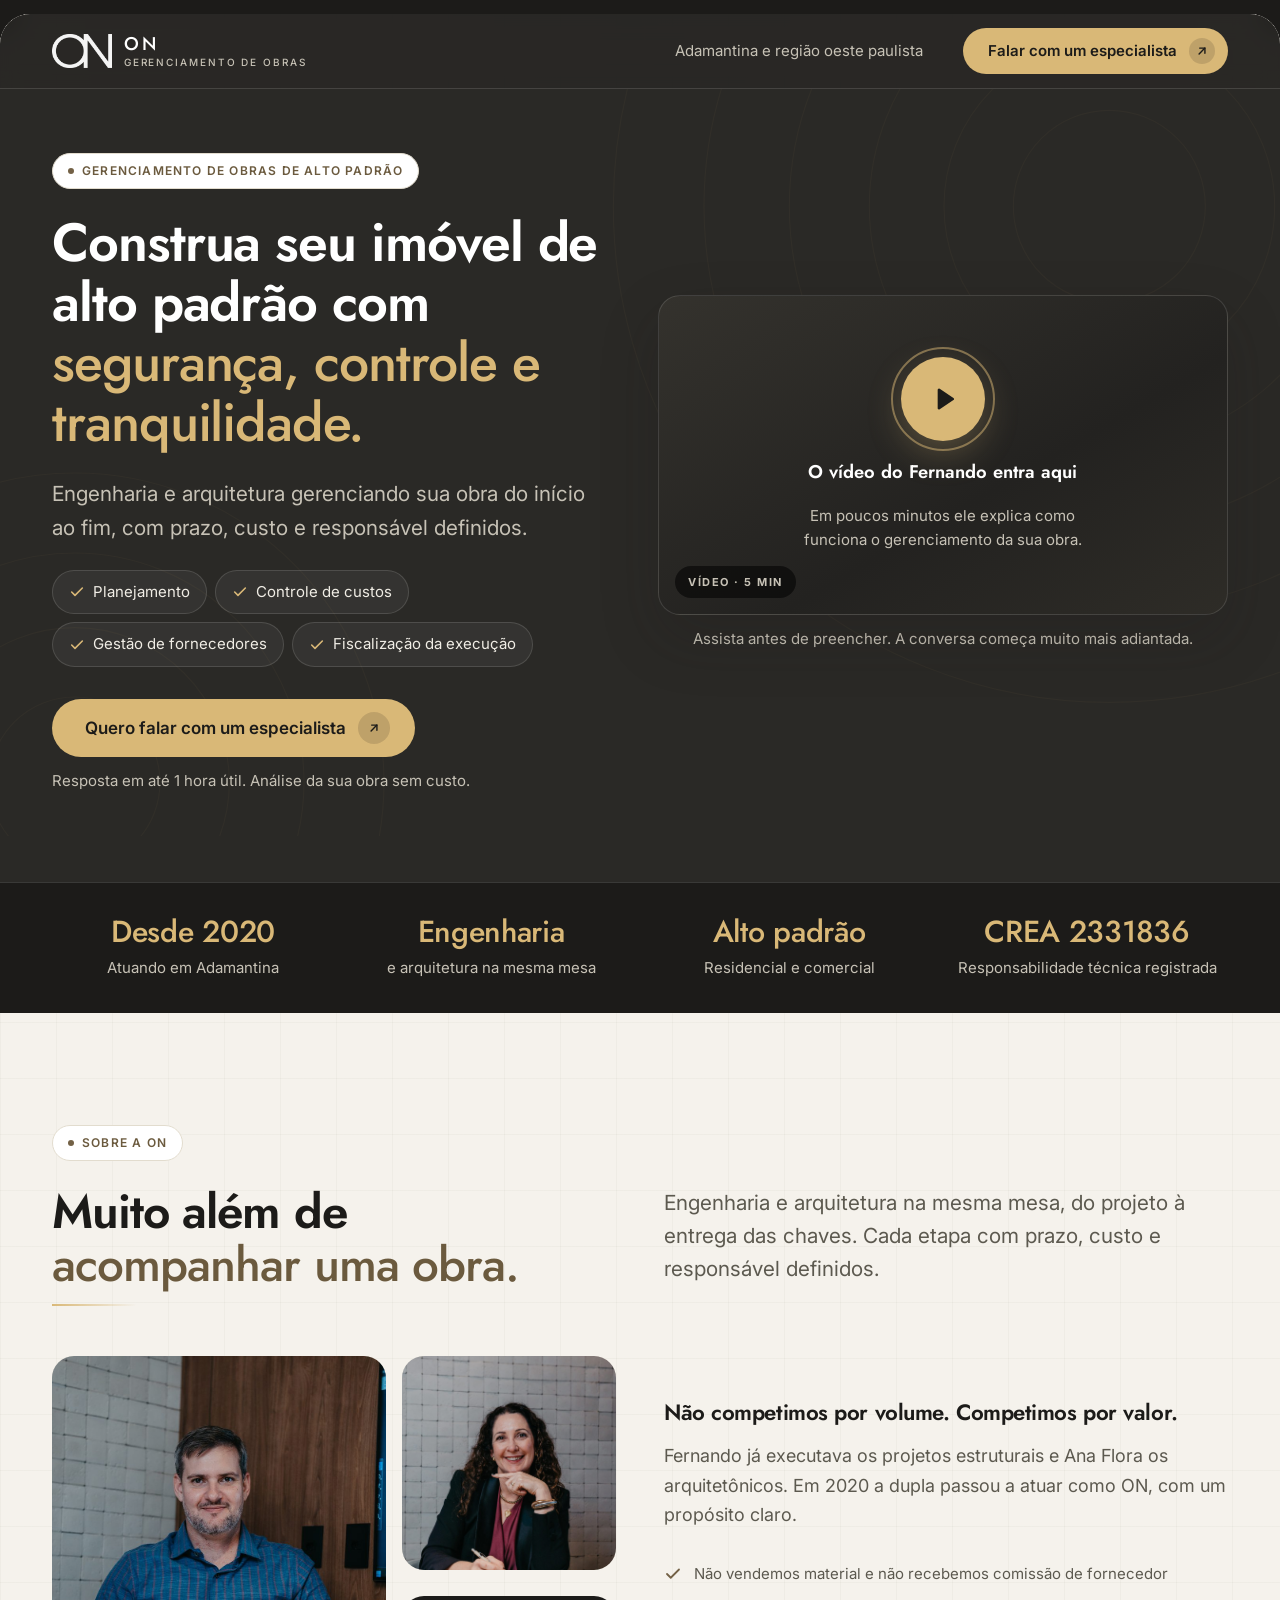
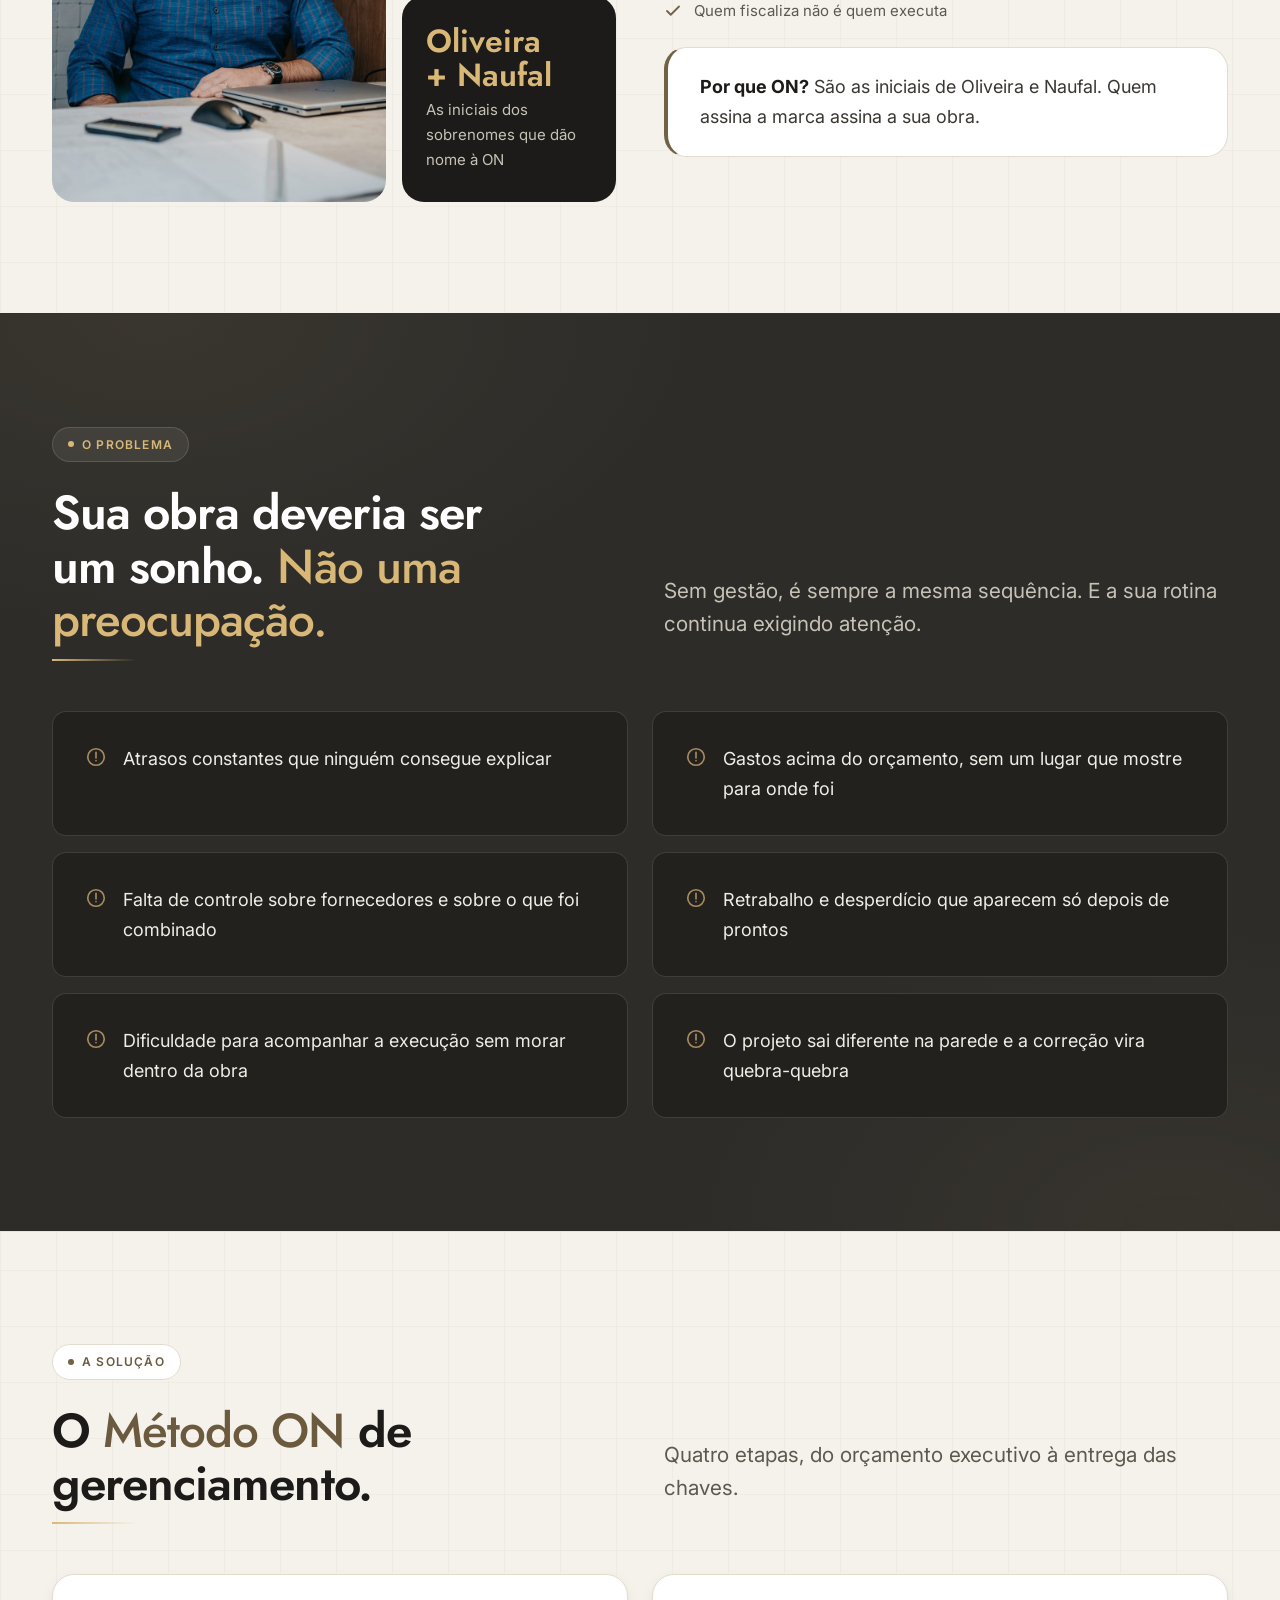
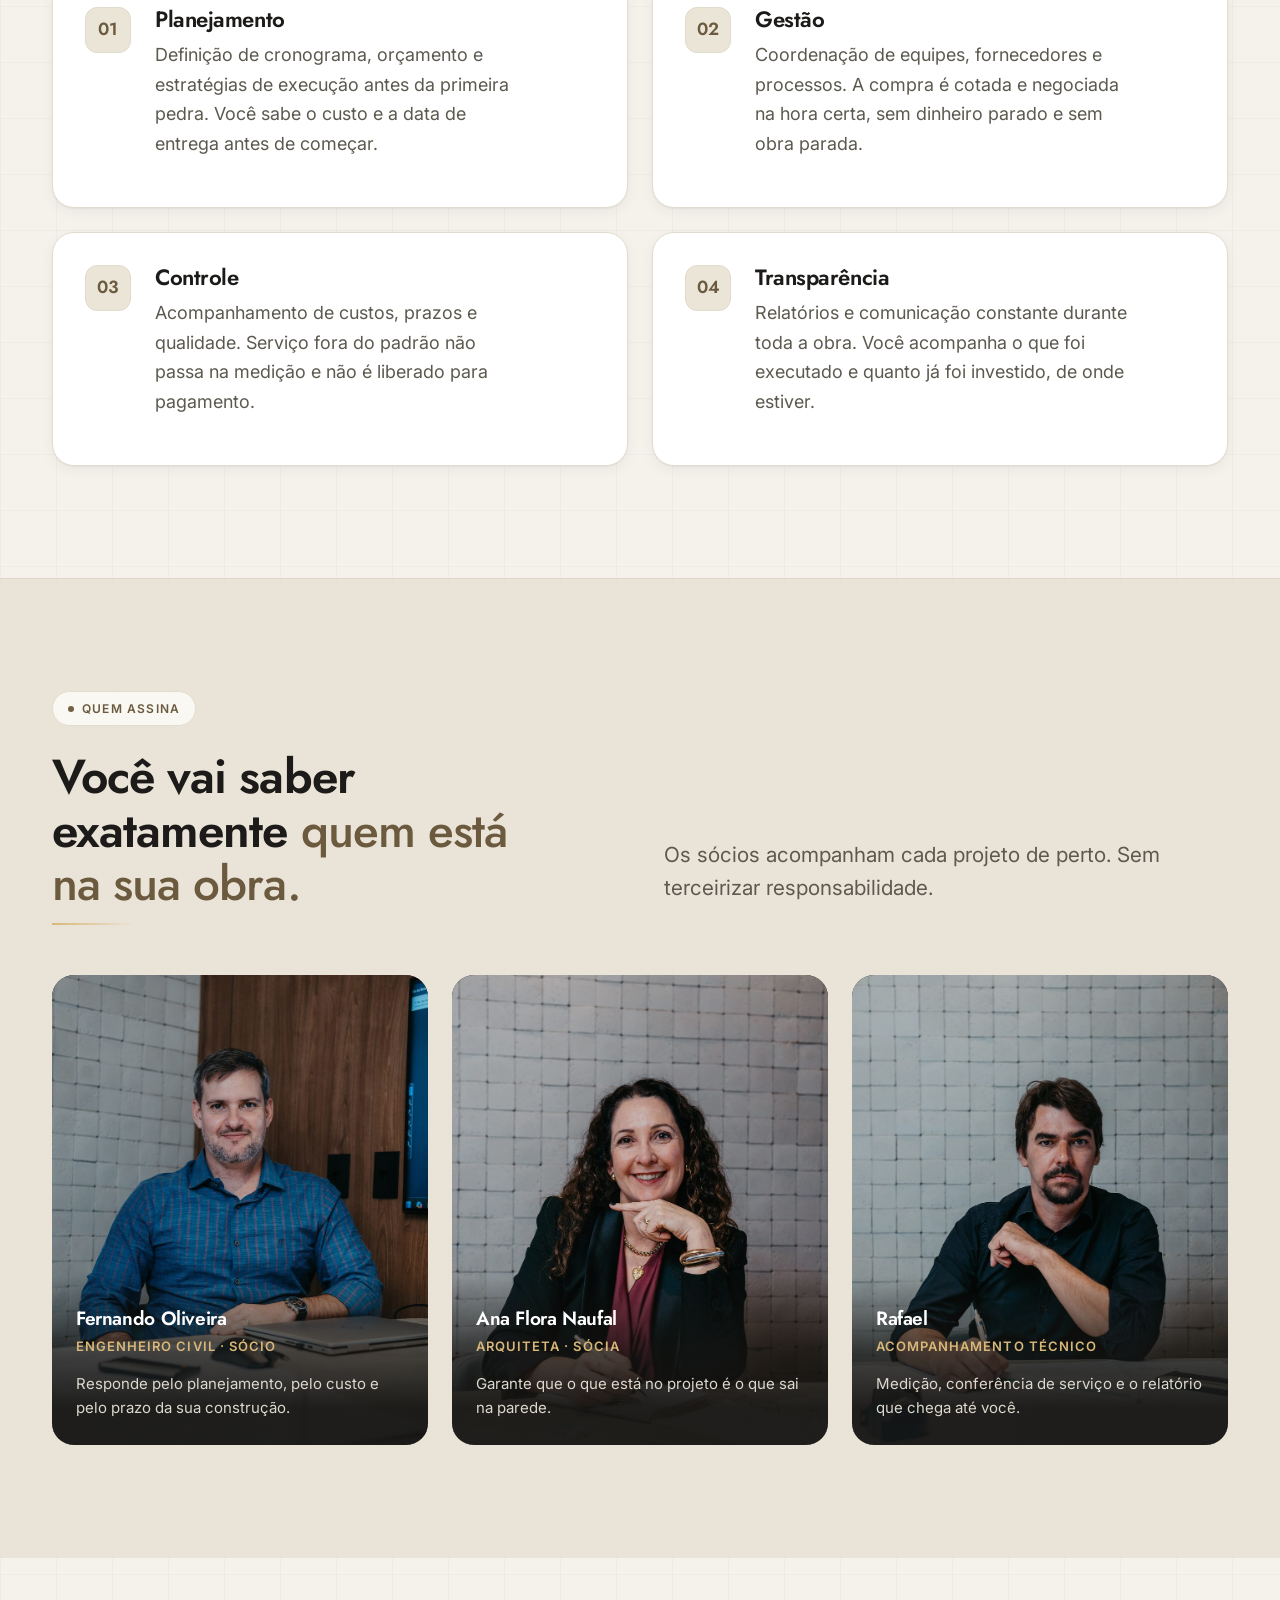
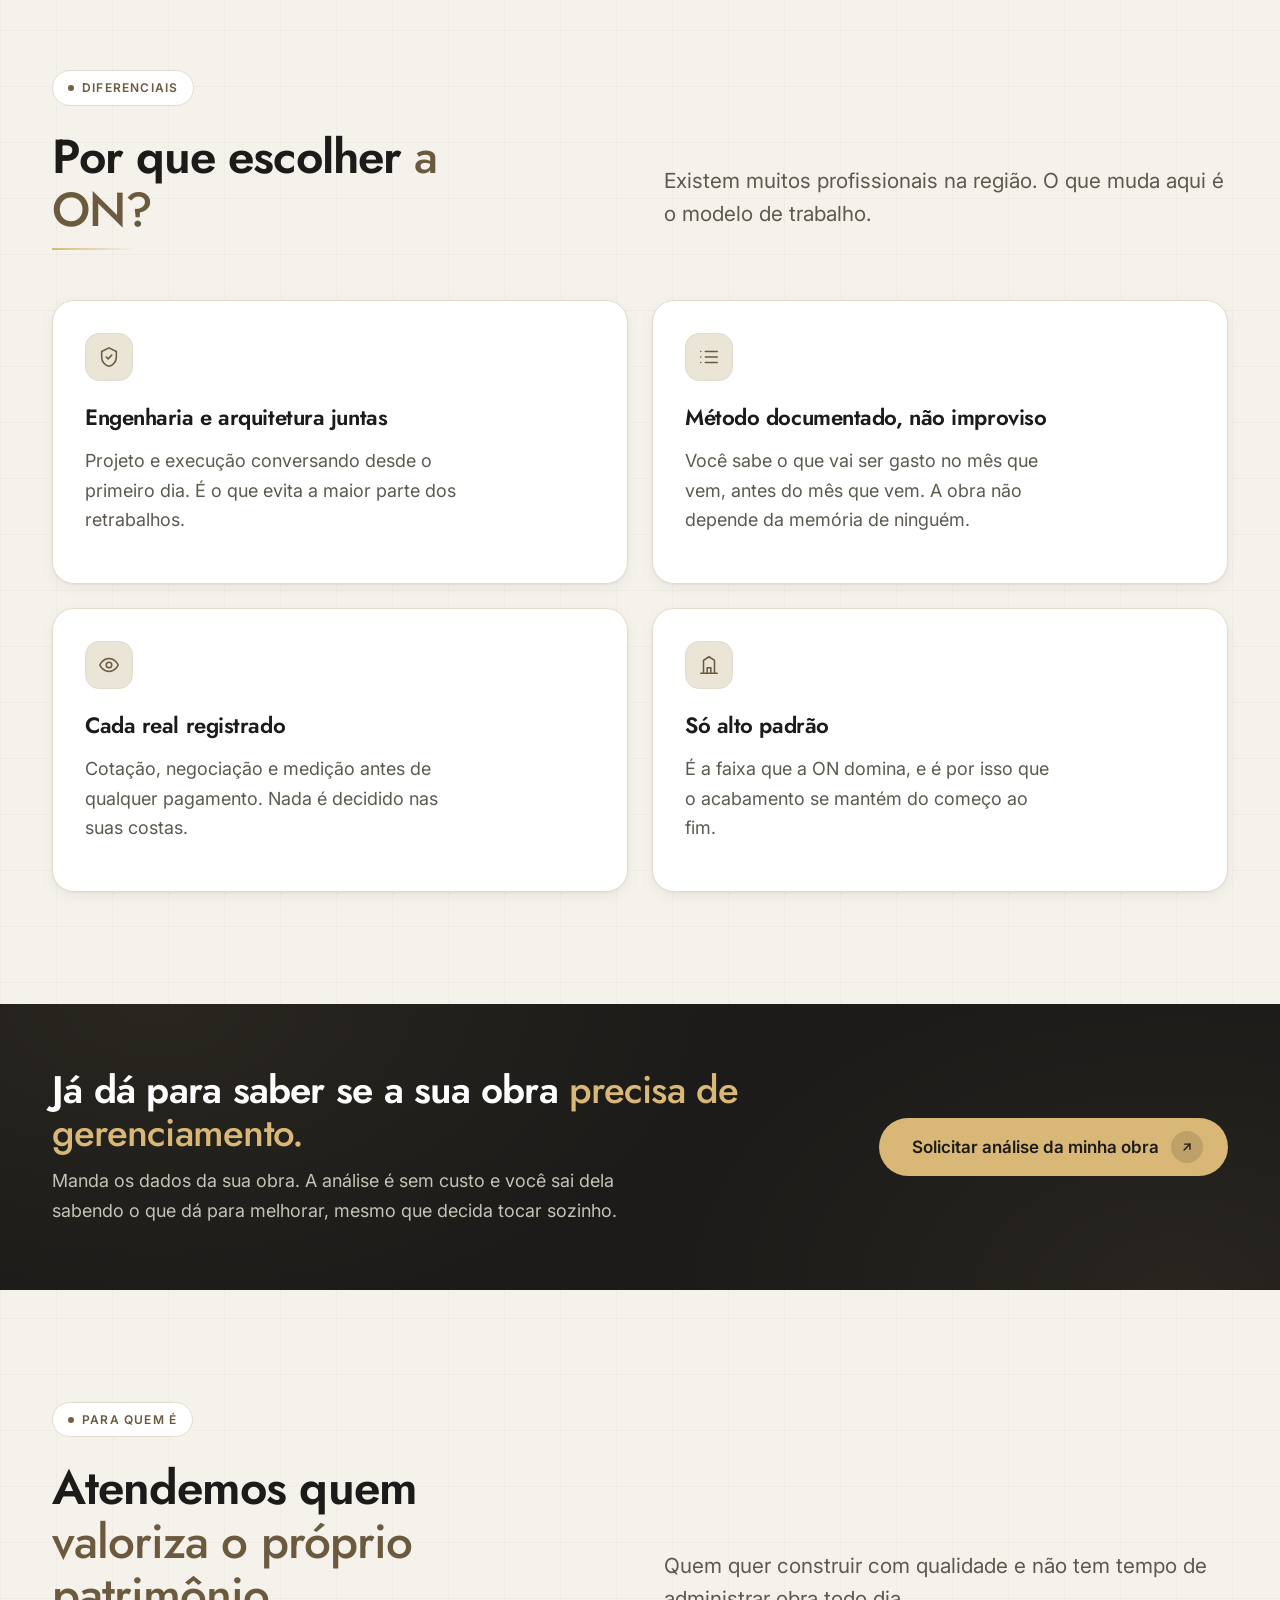
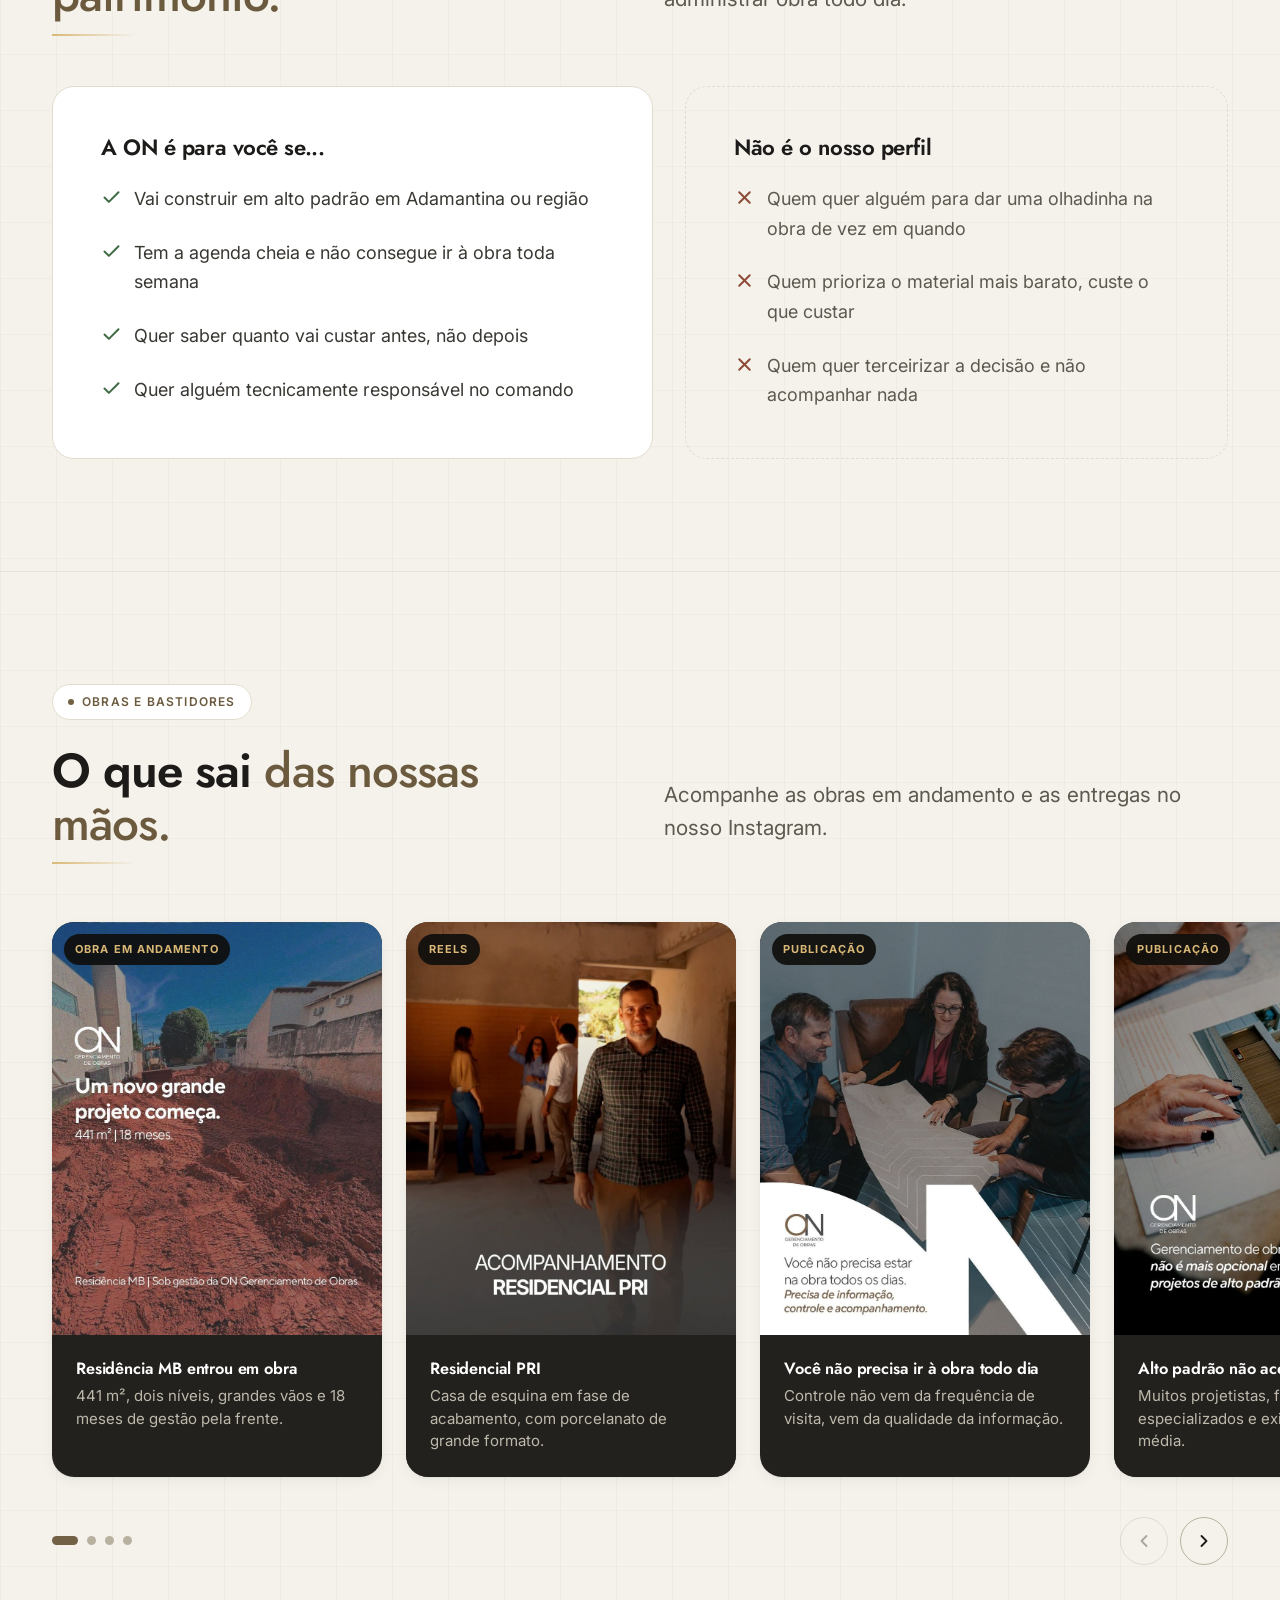
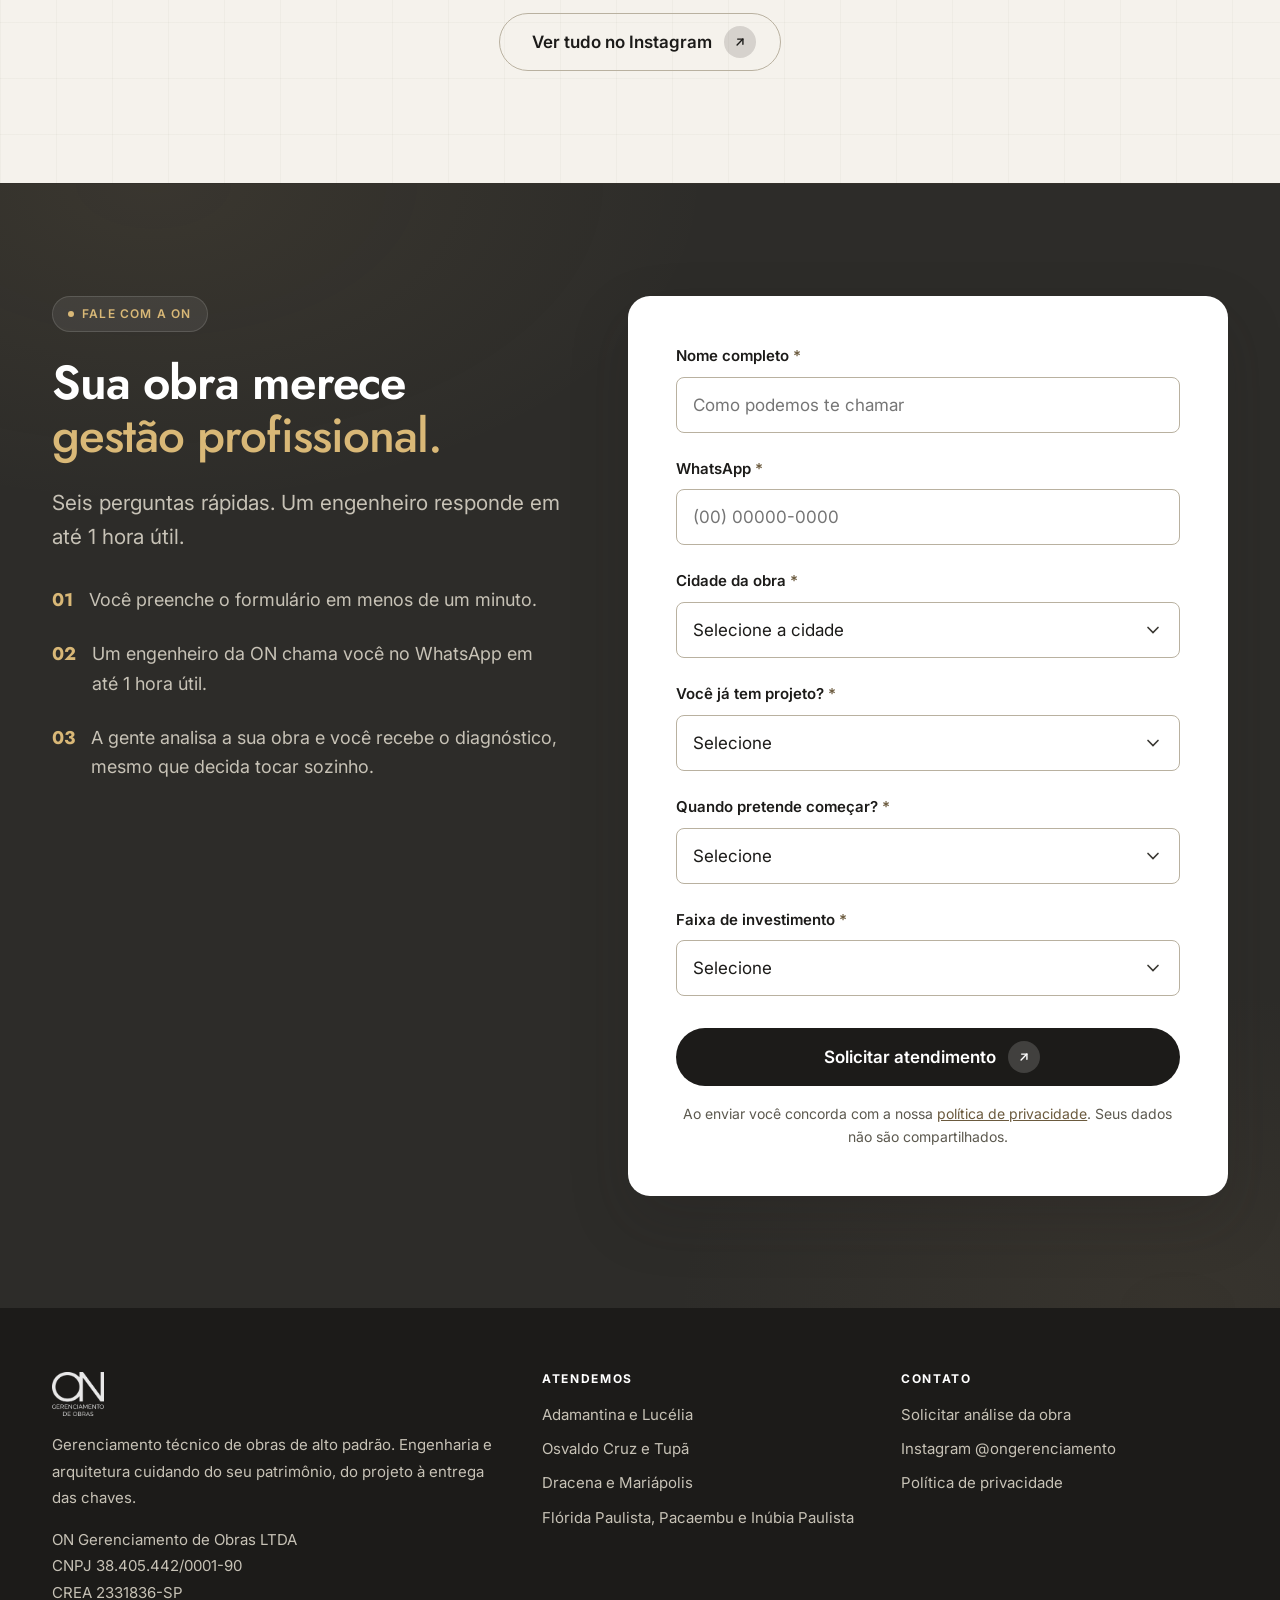
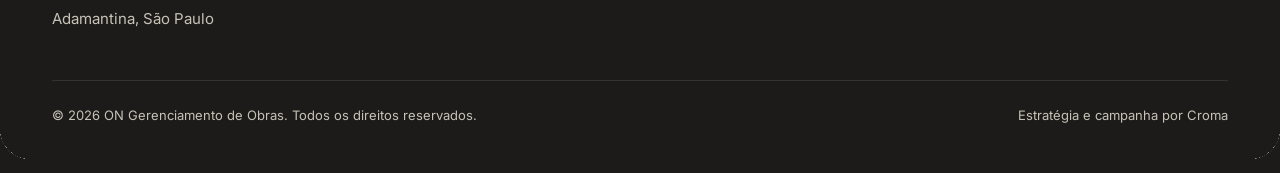
==== index.html @ 3c022433 "fix: corrige o sobrenome da Ana Flora para Naufal Fernando, socio da ON, avisou em 24/08 que o sobre" ====
<!DOCTYPE html>
<html lang="pt-BR">
<head>
<meta charset="utf-8">
<meta name="viewport" content="width=device-width, initial-scale=1">
<title>Gerenciamento de Obras de Alto Padrão em Adamantina e Região | ON</title>
<meta name="description" content="Construa seu imóvel de alto padrão com segurança, controle e tranquilidade. Engenharia e arquitetura gerenciando sua obra do início ao fim, com método e transparência.">
<meta name="robots" content="index,follow">
<meta property="og:type" content="website">
<meta property="og:title" content="ON Gerenciamento de Obras | Alto padrão em Adamantina e região">
<meta property="og:description" content="Gerenciamos sua obra do início ao fim com método, transparência e acompanhamento técnico especializado.">
<meta property="og:locale" content="pt_BR">
<link rel="stylesheet" href="assets/styles.css?v=f0c22ead">
<script>document.documentElement.className += ' js';</script>

<!-- ============================================================
     PIXEL DA META — instalar antes de subir campanha.
     Eventos: PageView, ViewContent (50% da VSL), InitiateCheckout,
     Lead (envio do formulário) e Contact (clique no WhatsApp).
     ============================================================ -->
</head>
<body>
<a href="#contato" class="sr-only">Pular para o formulário</a>

<div class="shell">

<!-- ============================================================
     PLANTA QUE SE CONSTRÓI CONFORME A ROLAGEM
     Cada grupo é uma etapa de obra e é desenhada em uma faixa do
     scroll. Puramente decorativo, marcado como aria-hidden.
     ============================================================ -->
<div class="blueprint" aria-hidden="true">
  <svg class="blueprint__svg" viewBox="0 0 1200 820" preserveAspectRatio="xMidYMax meet">
    <g class="bp-line" fill="none" stroke="currentColor" stroke-width="1.6"
       stroke-linecap="round" stroke-linejoin="round" vector-effect="non-scaling-stroke">

      <!-- 1 · TERRENO E EIXOS -->
      <g data-etapa="terreno">
        <path d="M60 660 H1140"/>
        <path d="M120 660 v34 M1080 660 v34"/>
        <path d="M120 694 H1080"/>
        <path d="M300 640 v40 M470 640 v40 M640 640 v40 M810 640 v40 M980 640 v40"/>
      </g>

      <!-- 2 · FUNDAÇÃO -->
      <g data-etapa="fundacao">
        <path d="M270 660 h60 v46 h-60 z"/>
        <path d="M440 660 h60 v46 h-60 z"/>
        <path d="M610 660 h60 v46 h-60 z"/>
        <path d="M780 660 h60 v46 h-60 z"/>
        <path d="M950 660 h60 v46 h-60 z"/>
        <path d="M270 706 h740"/>
        <path d="M285 706 l30 -46 M455 706 l30 -46 M625 706 l30 -46 M795 706 l30 -46 M965 706 l30 -46"/>
      </g>

      <!-- 3 · PILARES DO TÉRREO -->
      <g data-etapa="pilares">
        <path d="M292 660 V430 M308 660 V430"/>
        <path d="M462 660 V430 M478 660 V430"/>
        <path d="M632 660 V430 M648 660 V430"/>
        <path d="M802 660 V430 M818 660 V430"/>
        <path d="M972 660 V430 M988 660 V430"/>
      </g>

      <!-- 4 · LAJE DO TÉRREO -->
      <g data-etapa="laje1">
        <path d="M250 430 H1030"/>
        <path d="M250 412 H1030"/>
        <path d="M250 412 v18 M1030 412 v18"/>
        <path d="M250 421 H1030" stroke-dasharray="6 10"/>
      </g>

      <!-- 5 · PAVIMENTO SUPERIOR -->
      <g data-etapa="superior">
        <path d="M292 412 V236 M308 412 V236"/>
        <path d="M632 412 V236 M648 412 V236"/>
        <path d="M972 412 V236 M988 412 V236"/>
        <path d="M300 236 H980"/>
        <path d="M300 218 H980"/>
        <path d="M300 218 v18 M980 218 v18"/>
      </g>

      <!-- 6 · COBERTURA -->
      <g data-etapa="cobertura">
        <path d="M262 218 H1018"/>
        <path d="M262 218 l-34 -26 M1018 218 l34 -26"/>
        <path d="M228 192 H1052"/>
        <path d="M228 192 v-14 H1052 v14"/>
        <path d="M470 178 v-30 h44 v30"/>
      </g>

      <!-- 7 · ESQUADRIAS E VÃOS -->
      <g data-etapa="esquadrias">
        <path d="M330 620 h108 v-150 h-108 z"/>
        <path d="M384 620 v-150"/>
        <path d="M500 620 h108 v-150 h-108 z"/>
        <path d="M554 620 v-150"/>
        <path d="M670 620 h108 v-150 h-108 z"/>
        <path d="M840 620 h108 v-150 h-108 z"/>
        <path d="M330 396 h108 v-118 h-108 z"/>
        <path d="M670 396 h108 v-118 h-108 z"/>
        <path d="M840 396 h108 v-118 h-108 z"/>
      </g>

      <!-- 8 · COTAS E ACABAMENTO -->
      <g data-etapa="cotas">
        <path d="M180 218 V660"/>
        <path d="M172 218 h16 M172 660 h16"/>
        <path d="M180 236 l-7 12 h14 z" fill="currentColor" stroke="none"/>
        <path d="M180 642 l-7 -12 h14 z" fill="currentColor" stroke="none"/>
        <path d="M1092 430 V660"/>
        <path d="M1084 430 h16 M1084 660 h16"/>
        <path d="M60 736 h1080" stroke-dasharray="2 12"/>
        <circle cx="1108" cy="600" r="26"/>
        <path d="M1108 574 v52 M1082 600 h52"/>
        <path d="M96 660 c14 -34 14 -70 0 -104 c-14 34 -14 70 0 104"/>
        <path d="M96 660 v-92"/>
      </g>
    </g>
  </svg>
</div>


<!-- ===================== HEADER ===================== -->
<header class="header">
  <div class="wrap header__in">
    <a class="brand" href="#topo" aria-label="ON Gerenciamento de Obras, início">
      <img src="assets/img/logo-on-mark.png" alt="" aria-hidden="true">
      <span class="brand__txt">ON<small>Gerenciamento de obras</small></span>
    </a>
    <p class="header__tag">Adamantina e região oeste paulista</p>
    <a href="#contato" class="btn btn--primary header__cta" data-cta="header">
      Falar com um especialista
      <span class="arw" aria-hidden="true">
        <svg width="14" height="14" viewBox="0 0 24 24" fill="none" stroke="currentColor" stroke-width="2.4" stroke-linecap="round" stroke-linejoin="round"><path d="M7 17 17 7"/><path d="M8 7h9v9"/></svg>
      </span>
    </a>
  </div>
</header>

<main id="topo">

<!-- ===================== HERO ===================== -->
<section class="hero">
  <svg class="hero__topo" aria-hidden="true" preserveAspectRatio="xMidYMid slice" viewBox="0 0 1200 700">
    <g fill="none" stroke="#D9B877" stroke-opacity=".07" stroke-width="1.1">
      <circle cx="1040" cy="110" r="90"/><circle cx="1040" cy="110" r="155"/>
      <circle cx="1040" cy="110" r="225"/><circle cx="1040" cy="110" r="300"/>
      <circle cx="1040" cy="110" r="380"/><circle cx="1040" cy="110" r="465"/>
      <circle cx="70" cy="650" r="80"/><circle cx="70" cy="650" r="145"/>
      <circle cx="70" cy="650" r="215"/><circle cx="70" cy="650" r="290"/>
    </g>
  </svg>

  <div class="wrap hero__in">
    <div>
      <span class="pill">Gerenciamento de obras de alto padrão</span>
      <h1>Construa seu imóvel de alto padrão com <em>segurança, controle e tranquilidade.</em></h1>
      <p class="hero__sub">Engenharia e arquitetura gerenciando sua obra do início ao fim, com prazo, custo e responsável definidos.</p>

      <ul class="hero__tags">
        <li class="tag"><svg width="16" height="16" viewBox="0 0 24 24" fill="none" stroke="currentColor" stroke-width="2.4" stroke-linecap="round" stroke-linejoin="round" aria-hidden="true"><path d="M20 6 9 17l-5-5"/></svg>Planejamento</li>
        <li class="tag"><svg width="16" height="16" viewBox="0 0 24 24" fill="none" stroke="currentColor" stroke-width="2.4" stroke-linecap="round" stroke-linejoin="round" aria-hidden="true"><path d="M20 6 9 17l-5-5"/></svg>Controle de custos</li>
        <li class="tag"><svg width="16" height="16" viewBox="0 0 24 24" fill="none" stroke="currentColor" stroke-width="2.4" stroke-linecap="round" stroke-linejoin="round" aria-hidden="true"><path d="M20 6 9 17l-5-5"/></svg>Gestão de fornecedores</li>
        <li class="tag"><svg width="16" height="16" viewBox="0 0 24 24" fill="none" stroke="currentColor" stroke-width="2.4" stroke-linecap="round" stroke-linejoin="round" aria-hidden="true"><path d="M20 6 9 17l-5-5"/></svg>Fiscalização da execução</li>
      </ul>

      <div class="hero__cta">
        <a href="#contato" class="btn btn--primary" data-cta="hero">
          Quero falar com um especialista
          <span class="arw" aria-hidden="true"><svg width="14" height="14" viewBox="0 0 24 24" fill="none" stroke="currentColor" stroke-width="2.4" stroke-linecap="round" stroke-linejoin="round"><path d="M7 17 17 7"/><path d="M8 7h9v9"/></svg></span>
        </a>
        <span class="btn__note">Resposta em até 1 hora útil. Análise da sua obra sem custo.</span>
      </div>
    </div>

    <!-- ============================================================
         ESPAÇO DA VSL
         Apague a div .vsl__placeholder e descomente uma das opções.
         ============================================================ -->
    <div class="vsl reveal reveal--zoom">
      <div class="vsl__frame" id="vsl">

        <!-- OPÇÃO A — arquivo local em assets/vsl.mp4 -->
        <!--
        <video controls preload="metadata" poster="assets/img/vsl-capa.jpg" playsinline>
          <source src="assets/vsl.mp4" type="video/mp4">
          Seu navegador não reproduz vídeo.
        </video>
        -->

        <!-- OPÇÃO B — YouTube ou Vimeo não listado -->
        <!--
        <iframe src="https://www.youtube.com/embed/ID_DO_VIDEO?rel=0&modestbranding=1"
                title="Fernando Oliveira explica o gerenciamento de obra da ON"
                allow="accelerometer; autoplay; clipboard-write; encrypted-media; picture-in-picture"
                allowfullscreen loading="lazy"></iframe>
        -->

        <div class="vsl__placeholder" id="vslPlaceholder">
          <button class="vsl__play" type="button" aria-label="O vídeo entra aqui, ir para o formulário">
            <svg width="32" height="32" viewBox="0 0 24 24" fill="currentColor" aria-hidden="true"><path d="M8 5.14v13.72a1 1 0 0 0 1.54.84l10.3-6.86a1 1 0 0 0 0-1.68L9.54 4.3A1 1 0 0 0 8 5.14Z"/></svg>
          </button>
          <p class="vsl__label">O vídeo do Fernando entra aqui</p>
          <p class="vsl__hint">Em poucos minutos ele explica como funciona o gerenciamento da sua obra.</p>
        </div>
        <span class="vsl__badge">Vídeo · 5 min</span>
      </div>
      <p class="vsl__caption">Assista antes de preencher. A conversa começa muito mais adiantada.</p>
    </div>
  </div>
</section>

<!-- ===================== CREDENCIAIS ===================== -->
<section class="creds">
  <div class="wrap creds__grid">
    <div class="cred"><div class="cred__k">Desde 2020</div><span class="cred__v">Atuando em Adamantina</span></div>
    <div class="cred"><div class="cred__k">Engenharia</div><span class="cred__v">e arquitetura na mesma mesa</span></div>
    <div class="cred"><div class="cred__k">Alto padrão</div><span class="cred__v">Residencial e comercial</span></div>
    <div class="cred"><div class="cred__k">CREA 2331836</div><span class="cred__v">Responsabilidade técnica registrada</span></div>
  </div>
</section>

<!-- ===================== SOBRE A ON ===================== -->
<section class="section" id="sobre">
  <div class="wrap">
    <div class="head--split">
      <div>
        <span class="pill">Sobre a ON</span>
        <h2 class="h2">Muito além de <em>acompanhar uma obra.</em></h2>
      </div>
      <p class="lead">Engenharia e arquitetura na mesma mesa, do projeto à entrega das chaves. Cada etapa com prazo, custo e responsável definidos.</p>
    </div>

    <div class="about">
      <div class="about__media reveal reveal--left">
        <figure><img src="assets/img/fernando.jpg" alt="Fernando Oliveira, engenheiro civil e sócio da ON, no escritório" loading="lazy" width="900" height="1125"></figure>
        <div class="about__side">
          <figure><img src="assets/img/anaflora.jpg" alt="Ana Flora Naufal, arquiteta e sócia da ON, no escritório" loading="lazy" width="900" height="1125"></figure>
          <div class="stat"><b>Oliveira<br>+ Naufal</b><span>As iniciais dos sobrenomes que dão nome à ON</span></div>
        </div>
      </div>

      <div class="reveal reveal--right">
        <h3 style="font-size:var(--fs-h3);margin-bottom:var(--sp-4)">Não competimos por volume. Competimos por valor.</h3>
        <p style="color:var(--text-soft)">Fernando já executava os projetos estruturais e Ana Flora os arquitetônicos. Em 2020 a dupla passou a atuar como ON, com um propósito claro.</p>

        <ul class="mini" style="margin-top:var(--sp-6)">
          <li><svg width="18" height="18" viewBox="0 0 24 24" fill="none" stroke="currentColor" stroke-width="2.4" stroke-linecap="round" stroke-linejoin="round" aria-hidden="true"><path d="M20 6 9 17l-5-5"/></svg><span>Não vendemos material e não recebemos comissão de fornecedor</span></li>
          <li><svg width="18" height="18" viewBox="0 0 24 24" fill="none" stroke="currentColor" stroke-width="2.4" stroke-linecap="round" stroke-linejoin="round" aria-hidden="true"><path d="M20 6 9 17l-5-5"/></svg><span>Quem fiscaliza não é quem executa</span></li>
        </ul>

        <div class="origin">
          <p><b>Por que ON?</b> São as iniciais de Oliveira e Naufal. Quem assina a marca assina a sua obra.</p>
        </div>
      </div>
    </div>
  </div>
</section>

<!-- ===================== O PROBLEMA ===================== -->
<section class="section section--dark" id="problema">
  <div class="wrap">
    <div class="head--split">
      <div>
        <span class="pill">O problema</span>
        <h2 class="h2">Sua obra deveria ser um sonho. <em>Não uma preocupação.</em></h2>
      </div>
      <p class="lead">Sem gestão, é sempre a mesma sequência. E a sua rotina continua exigindo atenção.</p>
    </div>

    <ul class="pains">
      <li class="pain reveal"><svg width="22" height="22" viewBox="0 0 24 24" fill="none" stroke="currentColor" stroke-width="1.8" stroke-linecap="round" aria-hidden="true"><circle cx="12" cy="12" r="9"/><path d="M12 7v6"/><path d="M12 16h.01"/></svg><span>Atrasos constantes que ninguém consegue explicar</span></li>
      <li class="pain reveal"><svg width="22" height="22" viewBox="0 0 24 24" fill="none" stroke="currentColor" stroke-width="1.8" stroke-linecap="round" aria-hidden="true"><circle cx="12" cy="12" r="9"/><path d="M12 7v6"/><path d="M12 16h.01"/></svg><span>Gastos acima do orçamento, sem um lugar que mostre para onde foi</span></li>
      <li class="pain reveal"><svg width="22" height="22" viewBox="0 0 24 24" fill="none" stroke="currentColor" stroke-width="1.8" stroke-linecap="round" aria-hidden="true"><circle cx="12" cy="12" r="9"/><path d="M12 7v6"/><path d="M12 16h.01"/></svg><span>Falta de controle sobre fornecedores e sobre o que foi combinado</span></li>
      <li class="pain reveal"><svg width="22" height="22" viewBox="0 0 24 24" fill="none" stroke="currentColor" stroke-width="1.8" stroke-linecap="round" aria-hidden="true"><circle cx="12" cy="12" r="9"/><path d="M12 7v6"/><path d="M12 16h.01"/></svg><span>Retrabalho e desperdício que aparecem só depois de prontos</span></li>
      <li class="pain reveal"><svg width="22" height="22" viewBox="0 0 24 24" fill="none" stroke="currentColor" stroke-width="1.8" stroke-linecap="round" aria-hidden="true"><circle cx="12" cy="12" r="9"/><path d="M12 7v6"/><path d="M12 16h.01"/></svg><span>Dificuldade para acompanhar a execução sem morar dentro da obra</span></li>
      <li class="pain reveal"><svg width="22" height="22" viewBox="0 0 24 24" fill="none" stroke="currentColor" stroke-width="1.8" stroke-linecap="round" aria-hidden="true"><circle cx="12" cy="12" r="9"/><path d="M12 7v6"/><path d="M12 16h.01"/></svg><span>O projeto sai diferente na parede e a correção vira quebra-quebra</span></li>
    </ul>
  </div>
</section>

<!-- ===================== MÉTODO ON ===================== -->
<section class="section" id="metodo">
  <div class="wrap">
    <div class="head--split">
      <div>
        <span class="pill">A solução</span>
        <h2 class="h2">O <em>Método ON</em> de gerenciamento.</h2>
      </div>
      <p class="lead">Quatro etapas, do orçamento executivo à entrega das chaves.</p>
    </div>

    <div class="grid grid--2">
      <article class="card card--num reveal">
        <span class="num">01</span>
        <div>
          <h3>Planejamento</h3>
          <p>Definição de cronograma, orçamento e estratégias de execução antes da primeira pedra. Você sabe o custo e a data de entrega antes de começar.</p>
        </div>
      </article>
      <article class="card card--num reveal">
        <span class="num">02</span>
        <div>
          <h3>Gestão</h3>
          <p>Coordenação de equipes, fornecedores e processos. A compra é cotada e negociada na hora certa, sem dinheiro parado e sem obra parada.</p>
        </div>
      </article>
      <article class="card card--num reveal">
        <span class="num">03</span>
        <div>
          <h3>Controle</h3>
          <p>Acompanhamento de custos, prazos e qualidade. Serviço fora do padrão não passa na medição e não é liberado para pagamento.</p>
        </div>
      </article>
      <article class="card card--num reveal">
        <span class="num">04</span>
        <div>
          <h3>Transparência</h3>
          <p>Relatórios e comunicação constante durante toda a obra. Você acompanha o que foi executado e quanto já foi investido, de onde estiver.</p>
        </div>
      </article>
    </div>
  </div>
</section>

<!-- ===================== EQUIPE ===================== -->
<section class="section section--sand" id="equipe">
  <div class="wrap">
    <div class="head--split">
      <div>
        <span class="pill">Quem assina</span>
        <h2 class="h2">Você vai saber exatamente <em>quem está na sua obra.</em></h2>
      </div>
      <p class="lead">Os sócios acompanham cada projeto de perto. Sem terceirizar responsabilidade.</p>
    </div>

    <div class="people">
      <figure class="person reveal">
        <img src="assets/img/fernando.jpg" alt="Fernando Oliveira, engenheiro civil e sócio da ON" loading="lazy" width="900" height="1125">
        <figcaption class="person__cap">
          <h3>Fernando Oliveira</h3>
          <span class="person__role">Engenheiro civil · Sócio</span>
          <p>Responde pelo planejamento, pelo custo e pelo prazo da sua construção.</p>
        </figcaption>
      </figure>
      <figure class="person reveal">
        <img src="assets/img/anaflora.jpg" alt="Ana Flora Naufal, arquiteta e sócia da ON" loading="lazy" width="900" height="1125">
        <figcaption class="person__cap">
          <h3>Ana Flora Naufal</h3>
          <span class="person__role">Arquiteta · Sócia</span>
          <p>Garante que o que está no projeto é o que sai na parede.</p>
        </figcaption>
      </figure>
      <figure class="person reveal">
        <img src="assets/img/rafael.jpg" alt="Integrante da equipe técnica da ON" loading="lazy" width="900" height="1125">
        <figcaption class="person__cap">
          <h3>Rafael</h3>
          <span class="person__role">Acompanhamento técnico</span>
          <p>Medição, conferência de serviço e o relatório que chega até você.</p>
        </figcaption>
      </figure>
    </div>
  </div>
</section>

<!-- ===================== DIFERENCIAIS ===================== -->
<section class="section" id="diferenciais">
  <div class="wrap">
    <div class="head--split">
      <div>
        <span class="pill">Diferenciais</span>
        <h2 class="h2">Por que escolher <em>a ON?</em></h2>
      </div>
      <p class="lead">Existem muitos profissionais na região. O que muda aqui é o modelo de trabalho.</p>
    </div>

    <div class="grid grid--2">
      <article class="card reveal">
        <div class="icon-badge" aria-hidden="true"><svg width="22" height="22" viewBox="0 0 24 24" fill="none" stroke="currentColor" stroke-width="1.7" stroke-linecap="round" stroke-linejoin="round"><path d="M12 2 4 6v6c0 5 3.4 9.4 8 10 4.6-.6 8-5 8-10V6Z"/><path d="m9 12 2 2 4-4"/></svg></div>
        <h3>Engenharia e arquitetura juntas</h3>
        <p>Projeto e execução conversando desde o primeiro dia. É o que evita a maior parte dos retrabalhos.</p>
      </article>
      <article class="card reveal">
        <div class="icon-badge" aria-hidden="true"><svg width="22" height="22" viewBox="0 0 24 24" fill="none" stroke="currentColor" stroke-width="1.7" stroke-linecap="round" stroke-linejoin="round"><path d="M8 6h13"/><path d="M8 12h13"/><path d="M8 18h13"/><path d="M3 6h.01"/><path d="M3 12h.01"/><path d="M3 18h.01"/></svg></div>
        <h3>Método documentado, não improviso</h3>
        <p>Você sabe o que vai ser gasto no mês que vem, antes do mês que vem. A obra não depende da memória de ninguém.</p>
      </article>
      <article class="card reveal">
        <div class="icon-badge" aria-hidden="true"><svg width="22" height="22" viewBox="0 0 24 24" fill="none" stroke="currentColor" stroke-width="1.7" stroke-linecap="round" stroke-linejoin="round"><path d="M2 12s3-7 10-7 10 7 10 7-3 7-10 7-10-7-10-7Z"/><circle cx="12" cy="12" r="3"/></svg></div>
        <h3>Cada real registrado</h3>
        <p>Cotação, negociação e medição antes de qualquer pagamento. Nada é decidido nas suas costas.</p>
      </article>
      <article class="card reveal">
        <div class="icon-badge" aria-hidden="true"><svg width="22" height="22" viewBox="0 0 24 24" fill="none" stroke="currentColor" stroke-width="1.7" stroke-linecap="round" stroke-linejoin="round"><path d="M3 21h18"/><path d="M6 21V7l6-4 6 4v14"/><path d="M10 21v-6h4v6"/></svg></div>
        <h3>Só alto padrão</h3>
        <p>É a faixa que a ON domina, e é por isso que o acabamento se mantém do começo ao fim.</p>
      </article>
    </div>
  </div>
</section>

<!-- ===================== CTA INTERMEDIÁRIO ===================== -->
<section class="cta-band">
  <div class="wrap cta-band__in">
    <div>
      <h2>Já dá para saber se a sua obra <em>precisa de gerenciamento.</em></h2>
      <p>Manda os dados da sua obra. A análise é sem custo e você sai dela sabendo o que dá para melhorar, mesmo que decida tocar sozinho.</p>
    </div>
    <div>
      <a href="#contato" class="btn btn--primary" data-cta="meio">
        Solicitar análise da minha obra
        <span class="arw" aria-hidden="true"><svg width="14" height="14" viewBox="0 0 24 24" fill="none" stroke="currentColor" stroke-width="2.4" stroke-linecap="round" stroke-linejoin="round"><path d="M7 17 17 7"/><path d="M8 7h9v9"/></svg></span>
      </a>
    </div>
  </div>
</section>

<!-- ===================== PARA QUEM É ===================== -->
<section class="section" id="para-quem">
  <div class="wrap">
    <div class="head--split">
      <div>
        <span class="pill">Para quem é</span>
        <h2 class="h2">Atendemos quem <em>valoriza o próprio patrimônio.</em></h2>
      </div>
      <p class="lead">Quem quer construir com qualidade e não tem tempo de administrar obra todo dia.</p>
    </div>

    <div class="fit">
      <div class="fit__col fit__col--yes reveal reveal--left">
        <h3>A ON é para você se...</h3>
        <ul class="fit__list">
          <li><svg width="21" height="21" viewBox="0 0 24 24" fill="none" stroke="currentColor" stroke-width="2.3" stroke-linecap="round" stroke-linejoin="round" aria-hidden="true"><path d="M20 6 9 17l-5-5"/></svg><span>Vai construir em alto padrão em Adamantina ou região</span></li>
          <li><svg width="21" height="21" viewBox="0 0 24 24" fill="none" stroke="currentColor" stroke-width="2.3" stroke-linecap="round" stroke-linejoin="round" aria-hidden="true"><path d="M20 6 9 17l-5-5"/></svg><span>Tem a agenda cheia e não consegue ir à obra toda semana</span></li>
          <li><svg width="21" height="21" viewBox="0 0 24 24" fill="none" stroke="currentColor" stroke-width="2.3" stroke-linecap="round" stroke-linejoin="round" aria-hidden="true"><path d="M20 6 9 17l-5-5"/></svg><span>Quer saber quanto vai custar antes, não depois</span></li>
          <li><svg width="21" height="21" viewBox="0 0 24 24" fill="none" stroke="currentColor" stroke-width="2.3" stroke-linecap="round" stroke-linejoin="round" aria-hidden="true"><path d="M20 6 9 17l-5-5"/></svg><span>Quer alguém tecnicamente responsável no comando</span></li>
        </ul>
      </div>
      <div class="fit__col fit__col--no reveal reveal--right">
        <h3>Não é o nosso perfil</h3>
        <ul class="fit__list">
          <li><svg width="21" height="21" viewBox="0 0 24 24" fill="none" stroke="currentColor" stroke-width="2.3" stroke-linecap="round" aria-hidden="true"><path d="M18 6 6 18"/><path d="m6 6 12 12"/></svg><span>Quem quer alguém para dar uma olhadinha na obra de vez em quando</span></li>
          <li><svg width="21" height="21" viewBox="0 0 24 24" fill="none" stroke="currentColor" stroke-width="2.3" stroke-linecap="round" aria-hidden="true"><path d="M18 6 6 18"/><path d="m6 6 12 12"/></svg><span>Quem prioriza o material mais barato, custe o que custar</span></li>
          <li><svg width="21" height="21" viewBox="0 0 24 24" fill="none" stroke="currentColor" stroke-width="2.3" stroke-linecap="round" aria-hidden="true"><path d="M18 6 6 18"/><path d="m6 6 12 12"/></svg><span>Quem quer terceirizar a decisão e não acompanhar nada</span></li>
        </ul>
      </div>
    </div>
  </div>
</section>

<!-- ===================== PORTFÓLIO / INSTAGRAM ===================== -->
<section class="section" id="obras">
  <div class="wrap">
    <div class="head--split">
      <div>
        <span class="pill">Obras e bastidores</span>
        <h2 class="h2">O que sai <em>das nossas mãos.</em></h2>
      </div>
      <p class="lead">Acompanhe as obras em andamento e as entregas no nosso Instagram.</p>
    </div>
  </div>

  <!-- O carrossel sangra até a borda para indicar que há mais conteúdo ao lado -->
  <div class="carrossel" role="region" aria-roledescription="carrossel"
       aria-label="Publicações da ON no Instagram" id="feedON">
    <div class="carrossel__track" id="feedTrack" tabindex="0" aria-live="polite">
      <!-- preenchido por assets/app.js a partir de CONFIG.instagram -->
    </div>

    <div class="wrap carrossel__ui">
      <div class="carrossel__dots" id="feedDots" role="tablist" aria-label="Escolher publicação"></div>
      <div class="carrossel__nav">
        <button class="cbtn" type="button" id="feedPrev" aria-label="Publicação anterior">
          <svg width="20" height="20" viewBox="0 0 24 24" fill="none" stroke="currentColor" stroke-width="2.2" stroke-linecap="round" stroke-linejoin="round" aria-hidden="true"><path d="m15 18-6-6 6-6"/></svg>
        </button>
        <button class="cbtn" type="button" id="feedNext" aria-label="Próxima publicação">
          <svg width="20" height="20" viewBox="0 0 24 24" fill="none" stroke="currentColor" stroke-width="2.2" stroke-linecap="round" stroke-linejoin="round" aria-hidden="true"><path d="m9 18 6-6-6-6"/></svg>
        </button>
      </div>
    </div>
  </div>

  <div class="wrap center" style="margin-top:var(--sp-7)">
    <a class="btn btn--ghost" href="https://www.instagram.com/ongerenciamento/" target="_blank" rel="noopener" data-cta="instagram">
      Ver tudo no Instagram
      <span class="arw" aria-hidden="true"><svg width="14" height="14" viewBox="0 0 24 24" fill="none" stroke="currentColor" stroke-width="2.4" stroke-linecap="round" stroke-linejoin="round"><path d="M7 17 17 7"/><path d="M8 7h9v9"/></svg></span>
    </a>
  </div>
</section>

<!-- ===================== FORMULÁRIO ===================== -->
<section class="section section--dark form-block" id="contato">
  <div class="wrap form-grid">
    <div class="form-aside">
      <span class="pill">Fale com a ON</span>
      <h2 class="h2">Sua obra merece <em>gestão profissional.</em></h2>
      <p class="lead">Seis perguntas rápidas. Um engenheiro responde em até 1 hora útil.</p>

      <ol class="steps">
        <li><b>01</b><p>Você preenche o formulário em menos de um minuto.</p></li>
        <li><b>02</b><p>Um engenheiro da ON chama você no WhatsApp em até 1 hora útil.</p></li>
        <li><b>03</b><p>A gente analisa a sua obra e você recebe o diagnóstico, mesmo que decida tocar sozinho.</p></li>
      </ol>
    </div>

    <form class="form" id="leadForm" novalidate>
      <div class="form__body">
        <div class="field">
          <label for="nome">Nome completo <span class="req" aria-hidden="true">*</span></label>
          <input type="text" id="nome" name="nome" autocomplete="name" required aria-describedby="err-nome" placeholder="Como podemos te chamar">
          <p class="error" id="err-nome">Preencha o seu nome.</p>
        </div>

        <div class="field">
          <label for="whatsapp">WhatsApp <span class="req" aria-hidden="true">*</span></label>
          <input type="tel" id="whatsapp" name="whatsapp" inputmode="numeric" autocomplete="tel" required aria-describedby="err-whatsapp" placeholder="(00) 00000-0000" maxlength="16">
          <p class="error" id="err-whatsapp">Informe um WhatsApp com DDD.</p>
        </div>

        <div class="field">
          <label for="cidade">Cidade da obra <span class="req" aria-hidden="true">*</span></label>
          <select id="cidade" name="cidade" required aria-describedby="err-cidade">
            <option value="">Selecione a cidade</option>
            <option>Adamantina</option><option>Lucélia</option><option>Osvaldo Cruz</option>
            <option>Tupã</option><option>Dracena</option><option>Mariápolis</option>
            <option>Flórida Paulista</option><option>Pacaembu</option><option>Inúbia Paulista</option>
            <option>Outra cidade</option>
          </select>
          <p class="error" id="err-cidade">Escolha a cidade da obra.</p>
        </div>

        <div class="field">
          <label for="projeto">Você já tem projeto? <span class="req" aria-hidden="true">*</span></label>
          <select id="projeto" name="projeto" required aria-describedby="err-projeto">
            <option value="">Selecione</option>
            <option>Projeto pronto</option><option>Em desenvolvimento</option><option>Ainda não tenho</option>
          </select>
          <p class="error" id="err-projeto">Selecione uma opção.</p>
        </div>

        <div class="field">
          <label for="inicio">Quando pretende começar? <span class="req" aria-hidden="true">*</span></label>
          <select id="inicio" name="inicio" required aria-describedby="err-inicio">
            <option value="">Selecione</option>
            <option>Já comecei</option><option>Em até 3 meses</option>
            <option>De 3 a 6 meses</option><option>Mais de 6 meses</option>
          </select>
          <p class="error" id="err-inicio">Selecione uma opção.</p>
        </div>

        <div class="field">
          <label for="investimento">Faixa de investimento <span class="req" aria-hidden="true">*</span></label>
          <select id="investimento" name="investimento" required aria-describedby="err-investimento">
            <option value="">Selecione</option>
            <option>Até R$ 500 mil</option>
            <option>De R$ 500 mil a R$ 1 milhão</option>
            <option>De R$ 1 a 2 milhões</option>
            <option>De R$ 2 a 3 milhões</option>
            <option>Acima de R$ 3 milhões</option>
          </select>
          <p class="error" id="err-investimento">Selecione uma faixa.</p>
        </div>

        <button type="submit" class="btn btn--dark btn--block" data-cta="form">
          Solicitar atendimento
          <span class="arw" aria-hidden="true"><svg width="14" height="14" viewBox="0 0 24 24" fill="none" stroke="currentColor" stroke-width="2.4" stroke-linecap="round" stroke-linejoin="round"><path d="M7 17 17 7"/><path d="M8 7h9v9"/></svg></span>
        </button>
        <p class="form__legal">Ao enviar você concorda com a nossa <a href="#privacidade">política de privacidade</a>. Seus dados não são compartilhados.</p>
      </div>

      <div class="form__success" id="formSuccess" role="status" aria-live="polite">
        <div class="tick" aria-hidden="true">
          <svg width="32" height="32" viewBox="0 0 24 24" fill="none" stroke="currentColor" stroke-width="2.4" stroke-linecap="round" stroke-linejoin="round"><path d="M20 6 9 17l-5-5"/></svg>
        </div>
        <h3>Recebemos os seus dados.</h3>
        <p>Um engenheiro da ON vai te chamar no WhatsApp em até 1 hora útil. Se preferir adiantar, fale com a gente agora.</p>
        <a class="btn btn--primary" id="waLink" href="#" target="_blank" rel="noopener">
          Falar agora no WhatsApp
          <span class="arw" aria-hidden="true"><svg width="14" height="14" viewBox="0 0 24 24" fill="none" stroke="currentColor" stroke-width="2.4" stroke-linecap="round" stroke-linejoin="round"><path d="M7 17 17 7"/><path d="M8 7h9v9"/></svg></span>
        </a>
      </div>
    </form>
  </div>
</section>
</main>

<!-- ===================== RODAPÉ ===================== -->
<footer class="footer">
  <div class="wrap">
    <div class="footer__grid">
      <div>
        <img src="assets/img/logo-on.png" alt="ON Gerenciamento de Obras">
        <p>Gerenciamento técnico de obras de alto padrão. Engenharia e arquitetura cuidando do seu patrimônio, do projeto à entrega das chaves.</p>
        <p style="margin-top:1rem">ON Gerenciamento de Obras LTDA<br>CNPJ 38.405.442/0001-90<br>CREA 2331836-SP<br>Adamantina, São Paulo</p>
      </div>
      <div>
        <h4>Atendemos</h4>
        <ul>
          <li>Adamantina e Lucélia</li>
          <li>Osvaldo Cruz e Tupã</li>
          <li>Dracena e Mariápolis</li>
          <li>Flórida Paulista, Pacaembu e Inúbia Paulista</li>
        </ul>
      </div>
      <div>
        <h4>Contato</h4>
        <ul>
          <li><a href="#contato">Solicitar análise da obra</a></li>
          <li><a href="https://www.instagram.com/ongerenciamento/" target="_blank" rel="noopener">Instagram @ongerenciamento</a></li>
          <li><a href="#privacidade" id="privacidade">Política de privacidade</a></li>
        </ul>
      </div>
    </div>
    <div class="footer__bar">
      <span>© <span id="ano">2026</span> ON Gerenciamento de Obras. Todos os direitos reservados.</span>
      <span>Estratégia e campanha por Croma</span>
    </div>
  </div>
</footer>

</div><!-- /shell -->

<div class="sticky-cta" id="stickyCta">
  <a href="#contato" class="btn btn--primary btn--block" data-cta="sticky">
    Solicitar análise da minha obra
    <span class="arw" aria-hidden="true"><svg width="14" height="14" viewBox="0 0 24 24" fill="none" stroke="currentColor" stroke-width="2.4" stroke-linecap="round" stroke-linejoin="round"><path d="M7 17 17 7"/><path d="M8 7h9v9"/></svg></span>
  </a>
</div>

<script src="assets/app.js?v=2764d518"></script>
</body>
</html>
---- assets/styles.css ----
/* =========================================================================
   ON GERENCIAMENTO DE OBRAS — Landing Page
   Paleta extraída da logo oficial: bronze #736146 e grafite #4D4D4D.
   Linguagem visual: cartão sobre fundo, cantos generosos, pills de rótulo,
   numeração em destaque e fotografia com legenda sobreposta.
   ========================================================================= */

@import url('https://fonts.googleapis.com/css2?family=Jost:wght@400;500;600;700&family=Inter:wght@400;500;600;700&display=swap');

/* ---------- TOKENS ---------- */
:root{
  /* Marca */
  --bronze:#736146;          /* anel do logo */
  --bronze-deep:#5B4C36;
  --bronze-soft:#A88C5F;
  --gold:#D9B877;            /* ação sobre fundo escuro */
  --gold-hover:#E7CD9A;
  --graphite:#4D4D4D;        /* letra N do logo */

  /* Superfícies */
  --ink:#1C1B19;
  --dark:#2A2926;
  --dark-2:#22211E;
  --paper:#F5F2EC;
  --sand:#EBE5D8;
  --white:#FFFFFF;

  /* Texto */
  --text:#3A3833;
  --text-soft:#5C594F;
  --text-on-dark:#F0EDE5;
  --text-on-dark-soft:#C7C2B6;
  --bronze-text:#6B5A3E;     /* bronze legível sobre claro */

  /* Linhas */
  --line:#E2DCCE;
  --line-strong:#B9B1A0;
  --line-dark:rgba(255,255,255,.13);

  /* Tipografia */
  --font-display:'Jost','Futura','Century Gothic',-apple-system,sans-serif;
  --font-text:'Inter',-apple-system,BlinkMacSystemFont,'Segoe UI',Arial,sans-serif;

  --fs-hero:clamp(2.15rem,1.5rem + 2.4vw,3.35rem);
  --fs-h2:clamp(1.8rem,1.3rem + 2.1vw,3rem);
  --fs-h3:clamp(1.15rem,1.05rem + .42vw,1.4rem);
  --fs-lead:clamp(1.08rem,1rem + .38vw,1.3rem);
  --fs-body:clamp(1.02rem,.99rem + .18vw,1.125rem);
  --fs-small:.9375rem;
  --fs-pill:.75rem;

  /* Espaço */
  --sp-1:.25rem; --sp-2:.5rem;  --sp-3:.75rem; --sp-4:1rem;
  --sp-5:1.5rem; --sp-6:2rem;   --sp-7:3rem;   --sp-8:4rem;
  --sp-9:5.5rem; --sp-10:7rem;

  /* Forma */
  --r-sm:8px; --r-md:14px; --r-lg:22px; --r-xl:30px; --r-pill:999px;

  --shadow-sm:0 1px 2px rgba(28,27,25,.05), 0 4px 14px rgba(28,27,25,.05);
  --shadow-md:0 6px 18px rgba(28,27,25,.07), 0 18px 40px rgba(28,27,25,.07);
  --shadow-lg:0 24px 60px rgba(28,27,25,.20);

  --wrap:1240px;
  --t:220ms cubic-bezier(.2,.6,.3,1);
}

/* ---------- RESET ---------- */
*,*::before,*::after{ box-sizing:border-box; }
html{ -webkit-text-size-adjust:100%; scroll-behavior:smooth; }
body{
  margin:0; background:var(--ink); color:var(--text);
  font-family:var(--font-text); font-size:var(--fs-body); line-height:1.65;
  -webkit-font-smoothing:antialiased; overflow-x:hidden;
}
img,svg,video{ display:block; max-width:100%; }
figure{ margin:0; }
h1,h2,h3,h4{ margin:0; font-family:var(--font-display); color:var(--ink);
  line-height:1.12; letter-spacing:-.02em; font-weight:600; }
p{ margin:0; }
ul,ol{ margin:0; padding:0; list-style:none; }
a{ color:inherit; }
button{ font:inherit; }
:focus-visible{ outline:3px solid var(--gold); outline-offset:3px; border-radius:var(--r-sm); }

@media (prefers-reduced-motion:reduce){
  *,*::before,*::after{ animation-duration:.01ms !important; transition-duration:.01ms !important; scroll-behavior:auto !important; }
}

/* ---------- SHELL: a página é um cartão sobre o fundo ---------- */
.shell{
  background:var(--paper); border-radius:var(--r-xl);
  margin:0 auto; overflow:hidden; max-width:1560px;
}
@media (min-width:1100px){ .shell{ margin:14px auto; } }

.wrap{ width:100%; max-width:var(--wrap); margin-inline:auto; padding-inline:var(--sp-5); }
@media (min-width:768px){ .wrap{ padding-inline:var(--sp-6); } }

.section{ padding-block:var(--sp-9); }
@media (min-width:768px){ .section{ padding-block:var(--sp-10); } }
.section--dark{ background:var(--dark); color:var(--text-on-dark); }
.section--dark h2,.section--dark h3{ color:var(--white); }
.section--sand{ background:var(--sand); }

/* ---------- PILL DE RÓTULO ---------- */
.pill{
  display:inline-flex; align-items:center; gap:var(--sp-2);
  padding:7px 15px; border-radius:var(--r-pill);
  background:var(--white); border:1px solid var(--line);
  font-size:var(--fs-pill); font-weight:600; letter-spacing:.1em;
  text-transform:uppercase; color:var(--bronze-text);
}
.pill::before{ content:''; width:6px; height:6px; border-radius:50%; background:var(--bronze); }
.section--dark .pill{ background:rgba(255,255,255,.07); border-color:var(--line-dark); color:var(--gold); }
.section--dark .pill::before{ background:var(--gold); }
.section--sand .pill{ background:rgba(255,255,255,.7); }

/* ---------- TÍTULOS ---------- */
.h2{ font-size:var(--fs-h2); margin-top:var(--sp-5); max-width:16ch; }
.h2 em{ font-style:normal; font-weight:500; color:var(--bronze-text); }
.section--dark .h2 em{ color:var(--gold); }
.lead{ font-size:var(--fs-lead); color:var(--text-soft); max-width:46ch; margin-top:var(--sp-5); line-height:1.6; }
.section--dark .lead{ color:var(--text-on-dark-soft); }
.head--split{ display:grid; gap:var(--sp-5); }
@media (min-width:960px){
  .head--split{ grid-template-columns:1fr 1fr; align-items:end; gap:var(--sp-7); }
  .head--split .lead{ margin-top:0; padding-bottom:6px; }
}

/* ---------- BOTÕES ---------- */
.btn{
  display:inline-flex; align-items:center; justify-content:center; gap:var(--sp-3);
  min-height:56px; padding:var(--sp-3) var(--sp-5) var(--sp-3) var(--sp-6);
  font-family:var(--font-text); font-weight:600; font-size:1.0625rem;
  border:1.5px solid transparent; border-radius:var(--r-pill); cursor:pointer;
  text-decoration:none; transition:background-color var(--t), color var(--t), border-color var(--t);
}
.btn .arw{
  width:32px; height:32px; border-radius:50%; display:grid; place-items:center; flex:none;
  background:rgba(28,27,25,.14); transition:transform var(--t), background-color var(--t);
}
.btn:hover .arw{ transform:translate(2px,-2px); }
.btn--primary{ background:var(--gold); color:var(--ink); }
.btn--primary:hover{ background:var(--gold-hover); }
.btn--dark{ background:var(--ink); color:var(--white); }
.btn--dark:hover{ background:var(--bronze-deep); }
.btn--dark .arw{ background:rgba(255,255,255,.16); }
.btn--ghost{ background:transparent; color:var(--ink); border-color:var(--line-strong); }
.btn--ghost:hover{ border-color:var(--ink); }
.section--dark .btn--ghost{ color:var(--white); border-color:rgba(255,255,255,.3); }
.btn--block{ width:100%; }
.btn__note{ display:block; font-size:var(--fs-small); color:var(--text-soft); margin-top:var(--sp-3); }
.hero .btn__note,.section--dark .btn__note,.cta-band .btn__note{ color:var(--text-on-dark-soft); }

/* ---------- HEADER ---------- */
.header{
  position:sticky; top:0; z-index:50; background:rgba(28,27,25,.94);
  backdrop-filter:saturate(140%) blur(10px); border-bottom:1px solid var(--line-dark);
}
.header__in{ display:flex; align-items:center; justify-content:space-between; gap:var(--sp-4); min-height:74px; }
.brand{ display:flex; align-items:center; gap:var(--sp-3); text-decoration:none; }
.brand img{ height:34px; width:auto; filter:brightness(0) invert(1); opacity:.95; }
.brand__txt{
  font-family:var(--font-display); font-weight:500; font-size:1.15rem;
  letter-spacing:.16em; color:var(--white); line-height:1;
}
.brand__txt small{
  display:block; margin-top:4px; font-family:var(--font-text); font-weight:500;
  font-size:.625rem; letter-spacing:.19em; text-transform:uppercase; color:var(--text-on-dark-soft);
}
.header__tag{ display:none; font-size:var(--fs-small); color:var(--text-on-dark-soft); margin-left:auto; margin-right:var(--sp-5); }
.header .btn{ min-height:46px; padding:var(--sp-2) var(--sp-3) var(--sp-2) var(--sp-5); font-size:.9375rem; }
.header .btn .arw{ width:26px; height:26px; }
.header__cta{ display:none; }
@media (min-width:720px){ .header__tag{ display:block; } }
@media (min-width:900px){ .header__cta{ display:inline-flex; } }

/* ---------- HERO ---------- */
.hero{ position:relative; background:var(--dark); color:var(--text-on-dark);
  padding-block:var(--sp-7) var(--sp-8); overflow:hidden; }
.hero__topo{ position:absolute; inset:0; opacity:.55; pointer-events:none; }
.hero__in{ position:relative; display:grid; gap:var(--sp-6); align-items:center; }
@media (min-width:1024px){
  .hero{ padding-block:var(--sp-8) var(--sp-9); }
  .hero__in{ grid-template-columns:1fr 1.02fr; gap:var(--sp-7); }
}
.hero h1{ font-size:var(--fs-hero); color:var(--white); margin-top:var(--sp-5); }
.hero h1 em{ font-style:normal; font-weight:500; color:var(--gold); }
.hero__sub{ font-size:var(--fs-lead); color:var(--text-on-dark-soft); margin-top:var(--sp-5); max-width:50ch; }
.hero__tags{ display:flex; flex-wrap:wrap; gap:var(--sp-2); margin-top:var(--sp-5); }
.tag{
  display:inline-flex; align-items:center; gap:8px; padding:9px 16px;
  border-radius:var(--r-pill); border:1px solid var(--line-dark);
  background:rgba(255,255,255,.05); font-size:var(--fs-small); color:var(--text-on-dark);
}
.tag svg{ color:var(--gold); flex:none; }
.hero__cta{ margin-top:var(--sp-6); }
@media (max-width:560px){ .hero__cta .btn{ width:100%; } }

/* ---------- VSL ---------- */
.vsl{ position:relative; }
.vsl__frame{
  position:relative; aspect-ratio:16/9; width:100%;
  background:linear-gradient(150deg,#34322D 0%,#232220 60%,#2E2C27 100%);
  border:1px solid var(--line-dark); border-radius:var(--r-lg); overflow:hidden;
  box-shadow:var(--shadow-lg);
}
.vsl__frame iframe,.vsl__frame video{ position:absolute; inset:0; width:100%; height:100%; border:0; }
.vsl__placeholder{
  position:absolute; inset:0; display:flex; flex-direction:column;
  align-items:center; justify-content:center; gap:var(--sp-4); text-align:center; padding:var(--sp-5);
}
.vsl__play{
  flex:none; width:84px; height:84px; border-radius:50%; display:grid; place-items:center;
  background:var(--gold); color:var(--ink); border:0; cursor:pointer;
  box-shadow:0 12px 34px rgba(217,184,119,.28); transition:background-color var(--t), transform var(--t);
}
.vsl__play:hover{ background:var(--gold-hover); transform:scale(1.04); }
.vsl__label{ font-family:var(--font-display); font-weight:600; color:var(--white); font-size:1.15rem; }
.vsl__hint{ font-size:var(--fs-small); color:var(--text-on-dark-soft); max-width:36ch; }
.vsl__badge{
  position:absolute; left:var(--sp-4); bottom:var(--sp-4);
  font-size:.6875rem; font-weight:700; letter-spacing:.14em; text-transform:uppercase;
  color:var(--text-on-dark-soft); background:rgba(0,0,0,.55); padding:7px 13px; border-radius:var(--r-pill);
}
.vsl__caption{ margin-top:var(--sp-3); font-size:var(--fs-small); color:var(--text-on-dark-soft); text-align:center; }
@media (max-width:640px){
  .vsl__frame:has(.vsl__placeholder){ aspect-ratio:4/3; }
  .vsl__placeholder{ gap:var(--sp-3); padding-bottom:var(--sp-9); }
  .vsl__play{ width:66px; height:66px; }
  .vsl__label{ font-size:1.02rem; }
  .vsl__badge{ left:50%; transform:translateX(-50%); bottom:var(--sp-3); }
}

/* ---------- FAIXA DE CREDENCIAIS ---------- */
.creds{ background:var(--ink); border-top:1px solid var(--line-dark); }
.creds__grid{ display:grid; grid-template-columns:repeat(2,1fr); gap:var(--sp-5) var(--sp-4); padding-block:var(--sp-6); }
@media (min-width:860px){ .creds__grid{ grid-template-columns:repeat(4,1fr); } }
.cred{ text-align:center; }
.cred__k{ font-family:var(--font-display); font-size:clamp(1.4rem,1.1rem + 1vw,1.9rem);
  color:var(--gold); line-height:1.1; font-weight:500; letter-spacing:-.01em; }
.cred__v{ display:block; margin-top:var(--sp-2); font-size:var(--fs-small); color:var(--text-on-dark-soft); }

/* ---------- CARDS ---------- */
.grid{ display:grid; gap:var(--sp-5); margin-top:var(--sp-8); }
.grid--2{ grid-template-columns:1fr; }
.grid--3{ grid-template-columns:1fr; }
.grid--4{ grid-template-columns:1fr; }
@media (min-width:640px){ .grid--4{ grid-template-columns:repeat(2,1fr); } }
@media (min-width:820px){
  .grid--2{ grid-template-columns:repeat(2,1fr); }
  .grid--3{ grid-template-columns:repeat(3,1fr); }
}
@media (min-width:1080px){ .grid--4{ grid-template-columns:repeat(4,1fr); } }

.card{
  background:var(--white); border:1px solid var(--line); border-radius:var(--r-lg);
  padding:var(--sp-6) var(--sp-6) var(--sp-7); box-shadow:var(--shadow-sm);
  transition:box-shadow var(--t), transform var(--t);
}
.card h3{ font-size:var(--fs-h3); margin-bottom:var(--sp-4); }
.card p{ color:var(--text-soft); max-width:34ch; }
.section--dark .card{ background:var(--dark-2); border-color:var(--line-dark); box-shadow:none; }
.section--dark .card p{ color:var(--text-on-dark-soft); }
.section--sand .card{ background:var(--white); border-color:rgba(0,0,0,.06); }

/* numeração no estilo da referência */
.card--num{ display:flex; gap:var(--sp-5); align-items:flex-start; }
.num{
  flex:none; width:46px; height:46px; border-radius:12px; display:grid; place-items:center;
  font-family:var(--font-display); font-weight:600; font-size:1.1rem; letter-spacing:0;
  background:var(--sand); color:var(--bronze-text); border:1px solid var(--line);
}
.section--dark .num{ background:rgba(217,184,119,.14); color:var(--gold); border-color:rgba(217,184,119,.24); }
.card--num h3{ margin-bottom:var(--sp-2); }

.icon-badge{
  width:48px; height:48px; border-radius:14px; display:grid; place-items:center;
  background:var(--sand); color:var(--bronze-text); margin-bottom:var(--sp-5);
  border:1px solid var(--line);
}
.section--dark .icon-badge{ background:rgba(217,184,119,.13); color:var(--gold); border-color:rgba(217,184,119,.22); }

/* lista dentro de card, estilo checklist da referência */
.mini{ margin-top:var(--sp-4); display:grid; gap:var(--sp-3); }
.mini li{ display:flex; gap:var(--sp-3); align-items:flex-start; font-size:var(--fs-small); color:var(--text-soft); }
.mini svg{ flex:none; margin-top:3px; color:var(--bronze); }
.section--dark .mini li{ color:var(--text-on-dark-soft); }
.section--dark .mini svg{ color:var(--gold); }

/* ---------- MOSAICO SOBRE A ON ---------- */
.about{ display:grid; gap:var(--sp-7); margin-top:var(--sp-8); }
@media (min-width:980px){ .about{ grid-template-columns:1fr 1fr; gap:var(--sp-7); align-items:center; } }
.about__media{ display:grid; grid-template-columns:1.22fr .78fr; gap:var(--sp-4); align-items:stretch; }
.about__media > figure{ border-radius:var(--r-lg); overflow:hidden; background:var(--sand); aspect-ratio:3/4; }
.about__side figure{ border-radius:var(--r-lg); overflow:hidden; background:var(--sand); aspect-ratio:1/1; }
.about__media img{ width:100%; height:100%; object-fit:cover; object-position:center 22%; }
.about__side{ display:grid; gap:var(--sp-4); }
.stat{
  background:var(--ink); color:var(--white); border-radius:var(--r-lg);
  padding:var(--sp-5); display:flex; flex-direction:column; justify-content:center;
}
.stat b{ font-family:var(--font-display); font-size:clamp(1.5rem,1.2rem + 1vw,2rem); color:var(--gold); font-weight:600; line-height:1.05; }
.stat span{ font-size:var(--fs-small); color:var(--text-on-dark-soft); margin-top:6px; }
.origin{
  margin-top:var(--sp-5); padding:var(--sp-5) var(--sp-6); border-radius:var(--r-lg);
  background:var(--white); border:1px solid var(--line); border-left:4px solid var(--bronze);
}
.origin b{ color:var(--ink); }

/* ---------- EQUIPE (foto com legenda sobreposta) ---------- */
.people{ display:grid; gap:var(--sp-5); margin-top:var(--sp-8); }
@media (min-width:820px){ .people{ grid-template-columns:repeat(3,1fr); } }
.person{ position:relative; border-radius:var(--r-lg); overflow:hidden; background:var(--dark-2); }
.person img{
  width:100%; height:auto; aspect-ratio:4/5; object-fit:cover; object-position:center 18%;
  transition:transform 600ms cubic-bezier(.2,.6,.3,1);
}
.person:hover img{ transform:scale(1.03); }
.person__cap{
  position:absolute; left:0; right:0; bottom:0; padding:var(--sp-6) var(--sp-5) var(--sp-5);
  background:linear-gradient(to top, rgba(20,19,17,.94) 22%, rgba(20,19,17,.72) 55%, transparent 100%);
  color:var(--white);
}
.person__cap h3{ color:var(--white); font-size:1.2rem; }
.person__role{ display:inline-block; margin-top:6px; font-size:.8125rem; font-weight:600;
  letter-spacing:.08em; text-transform:uppercase; color:var(--gold); }
.person__cap p{ margin-top:var(--sp-3); font-size:var(--fs-small); color:#DDD8CD; }

/* ---------- LISTAS DE DOR ---------- */
.pains{ display:grid; gap:var(--sp-5); margin-top:var(--sp-8); }
@media (min-width:760px){ .pains{ grid-template-columns:repeat(2,1fr); gap:var(--sp-4) var(--sp-5); } }
.pain{
  display:flex; gap:var(--sp-4); align-items:flex-start;
  background:var(--dark-2); border:1px solid var(--line-dark);
  border-radius:var(--r-md); padding:var(--sp-6);
}
.pain svg{ flex:none; margin-top:2px; color:var(--bronze-soft); }
.pain span{ color:var(--text-on-dark); }

/* ---------- SIM / NÃO ---------- */
.fit{ display:grid; gap:var(--sp-6); margin-top:var(--sp-8); }
@media (min-width:900px){ .fit{ grid-template-columns:1.05fr .95fr; } }
.fit__col{ border-radius:var(--r-lg); padding:var(--sp-7); background:var(--white); border:1px solid var(--line); }
.fit__col--no{ background:transparent; border-style:dashed; }
.fit__col h3{ font-size:var(--fs-h3); margin-bottom:var(--sp-5); }
.fit__list{ display:grid; gap:var(--sp-5); }
.fit__list li{ display:flex; gap:var(--sp-3); align-items:flex-start; }
.fit__list svg{ flex:none; margin-top:3px; }
.fit__col--yes svg{ color:#3F6B45; }
.fit__col--no svg{ color:#8C4A36; }
.fit__col--no li{ color:var(--text-soft); }

/* ---------- FAIXA DE CTA ---------- */
.cta-band{ background:var(--ink); color:var(--text-on-dark); }
.cta-band__in{ display:grid; gap:var(--sp-5); padding-block:var(--sp-8); align-items:center; }
@media (min-width:920px){ .cta-band__in{ grid-template-columns:1.5fr auto; gap:var(--sp-7); } }
.cta-band h2{ font-family:var(--font-display); font-size:clamp(1.6rem,1.2rem + 1.5vw,2.4rem); color:var(--white); }
.cta-band h2 em{ font-style:normal; font-weight:500; color:var(--gold); }
.cta-band p{ color:var(--text-on-dark-soft); margin-top:var(--sp-3); max-width:54ch; }

/* ---------- PORTFÓLIO ---------- */
.works{ display:grid; gap:var(--sp-6); margin-top:var(--sp-8); }
@media (min-width:700px){ .works{ grid-template-columns:repeat(2,1fr); } }
@media (min-width:1060px){ .works{ grid-template-columns:repeat(4,1fr); } }
.work__ph{
  position:relative; aspect-ratio:4/3; border-radius:var(--r-md); overflow:hidden;
  background:
    repeating-linear-gradient(135deg, rgba(115,97,70,.09) 0 12px, transparent 12px 24px),
    var(--sand);
  border:1px dashed var(--line-strong); display:grid; place-items:center; text-align:center; padding:var(--sp-4);
}
.work__ph span{ font-size:.75rem; font-weight:600; letter-spacing:.1em; text-transform:uppercase; color:var(--bronze-text); }
.work h3{ margin-top:var(--sp-4); font-size:1.05rem; }
.work__meta{ display:flex; flex-wrap:wrap; gap:var(--sp-2) var(--sp-4); margin-top:var(--sp-2);
  font-size:var(--fs-small); color:var(--text-soft); }

/* ---------- FORMULÁRIO ---------- */
.form-block{ background:var(--dark); color:var(--text-on-dark); }
.form-grid{ display:grid; gap:var(--sp-6); align-items:start; }
@media (min-width:1024px){ .form-grid{ grid-template-columns:.92fr 1.08fr; gap:var(--sp-8); } }
.form-aside h2{ color:var(--white); }
.steps{ margin-top:var(--sp-6); display:grid; gap:var(--sp-5); }
.steps li{ display:flex; gap:var(--sp-4); }
.steps b{ font-family:var(--font-display); color:var(--gold); font-size:1.15rem; flex:none; }
.steps p{ color:var(--text-on-dark-soft); }

.form{ background:var(--white); border-radius:var(--r-lg); padding:var(--sp-6); box-shadow:var(--shadow-lg); color:var(--text); }
@media (min-width:768px){ .form{ padding:var(--sp-7); } }
.field{ margin-bottom:var(--sp-5); }
.field:last-of-type{ margin-bottom:var(--sp-6); }
.field label{ display:block; font-weight:600; color:var(--ink); font-size:var(--fs-small); margin-bottom:var(--sp-2); }
.field .req{ color:var(--bronze-text); }
.field input,.field select{
  width:100%; min-height:56px; padding:var(--sp-3) var(--sp-4);
  font-family:var(--font-text); font-size:1.0625rem; color:var(--ink);
  background:var(--white); border:1.5px solid var(--line-strong); border-radius:var(--r-sm);
  transition:border-color var(--t), box-shadow var(--t);
}
.field select{
  appearance:none; cursor:pointer; padding-right:var(--sp-7);
  background-image:url("data:image/svg+xml,%3Csvg xmlns='http://www.w3.org/2000/svg' width='20' height='20' viewBox='0 0 24 24' fill='none' stroke='%233A3833' stroke-width='2' stroke-linecap='round'%3E%3Cpath d='m6 9 6 6 6-6'/%3E%3C/svg%3E");
  background-repeat:no-repeat; background-position:right var(--sp-4) center;
}
.field input:hover,.field select:hover{ border-color:var(--ink); }
.field input:focus,.field select:focus{ outline:none; border-color:var(--bronze); box-shadow:0 0 0 4px rgba(115,97,70,.18); }
.field input[aria-invalid="true"],.field select[aria-invalid="true"]{ border-color:#8C4A36; }
.field .error{ display:none; margin-top:var(--sp-2); font-size:var(--fs-small); color:#8C4A36; font-weight:500; }
.field .error.show{ display:block; }
.form__legal{ font-size:.875rem; color:var(--text-soft); margin-top:var(--sp-4); text-align:center; }
.form__legal a{ color:var(--bronze-text); }
.form__success{ display:none; text-align:center; padding:var(--sp-6) var(--sp-4); }
.form__success.show{ display:block; }
.form__success .tick{ width:66px; height:66px; margin:0 auto var(--sp-5); border-radius:50%;
  background:rgba(63,107,69,.12); color:#3F6B45; display:grid; place-items:center; }
.form__success h3{ font-size:1.45rem; margin-bottom:var(--sp-3); }
.form__success p{ color:var(--text-soft); max-width:42ch; margin:0 auto var(--sp-5); }
.form.is-sent .form__body{ display:none; }

/* ---------- RODAPÉ ---------- */
.footer{ background:var(--ink); color:var(--text-on-dark-soft); padding-block:var(--sp-8) var(--sp-6); }
.footer__grid{ display:grid; gap:var(--sp-6); }
@media (min-width:820px){ .footer__grid{ grid-template-columns:1.4fr 1fr 1fr; } }
.footer img{ height:44px; width:auto; filter:brightness(0) invert(1); opacity:.9; margin-bottom:var(--sp-4); }
.footer h4{ font-family:var(--font-text); color:var(--white); font-size:.75rem; letter-spacing:.14em;
  text-transform:uppercase; margin-bottom:var(--sp-4); font-weight:700; }
.footer p,.footer li{ font-size:var(--fs-small); line-height:1.75; }
.footer li{ margin-bottom:var(--sp-2); }
.footer a{ text-decoration:none; border-bottom:1px solid transparent; transition:color var(--t), border-color var(--t); }
.footer a:hover{ color:var(--white); border-bottom-color:var(--gold); }
.footer__bar{ margin-top:var(--sp-7); padding-top:var(--sp-5); border-top:1px solid rgba(255,255,255,.1);
  font-size:.8125rem; display:flex; flex-wrap:wrap; gap:var(--sp-3) var(--sp-5); justify-content:space-between; }

/* ---------- CTA FIXO NO CELULAR ---------- */
.sticky-cta{
  position:fixed; left:0; right:0; bottom:0; z-index:60;
  padding:var(--sp-3) var(--sp-4) calc(var(--sp-3) + env(safe-area-inset-bottom));
  background:rgba(28,27,25,.97); border-top:1px solid var(--line-dark);
  transform:translateY(110%); transition:transform var(--t);
}
.sticky-cta.show{ transform:translateY(0); }
.sticky-cta .btn{ min-height:52px; }
@media (min-width:900px){ .sticky-cta{ display:none; } }

/* ---------- UTILITÁRIOS ---------- */
.center{ text-align:center; }
.sr-only{ position:absolute; width:1px; height:1px; padding:0; margin:-1px; overflow:hidden;
  clip:rect(0 0 0 0); white-space:nowrap; border:0; }
.js .reveal{ opacity:0; transform:translateY(18px); transition:opacity 620ms ease, transform 620ms ease; }
.js .reveal.in{ opacity:1; transform:none; }
@media (prefers-reduced-motion:reduce){ .js .reveal{ opacity:1; transform:none; } }

/* =========================================================================
   BARRA DE ROLAGEM E MOVIMENTO
   Tudo aqui é desligado por prefers-reduced-motion no fim do bloco.
   ========================================================================= */

/* ---------- BARRA DE ROLAGEM DOURADA ---------- */
html{ scrollbar-width:thin; scrollbar-color:var(--gold) var(--ink); }
::-webkit-scrollbar{ width:12px; height:12px; }
::-webkit-scrollbar-track{ background:var(--ink); }
::-webkit-scrollbar-thumb{
  background:linear-gradient(180deg,var(--gold) 0%,var(--bronze) 100%);
  border-radius:var(--r-pill); border:3px solid var(--ink);
}
::-webkit-scrollbar-thumb:hover{ background:var(--gold-hover); }
::-webkit-scrollbar-corner{ background:var(--ink); }
::selection{ background:var(--gold); color:var(--ink); }

/* ---------- ENTRADA DOS BLOCOS ---------- */
.js .reveal{
  opacity:0; transform:translateY(26px);
  transition:opacity 700ms cubic-bezier(.16,.8,.3,1), transform 700ms cubic-bezier(.16,.8,.3,1);
  will-change:opacity, transform;
}
.js .reveal.in{ opacity:1; transform:none; }

/* variantes de direção */
.js .reveal--left{ transform:translateX(-28px); }
.js .reveal--right{ transform:translateX(28px); }
.js .reveal--zoom{ transform:scale(.965); }
.js .reveal--left.in,.js .reveal--right.in,.js .reveal--zoom.in{ transform:none; }

/* cabeçalhos de seção entram junto com o conteúdo */
.js .head--split > *{
  opacity:0; transform:translateY(18px);
  transition:opacity 640ms cubic-bezier(.16,.8,.3,1), transform 640ms cubic-bezier(.16,.8,.3,1);
}
.js .head--split.in > *{ opacity:1; transform:none; }
.js .head--split.in > *:nth-child(2){ transition-delay:110ms; }

/* linha dourada que cresce sob o título quando a seção entra */
.h2{ position:relative; }
.h2::after{
  content:''; position:absolute; left:0; bottom:-14px; height:2px; width:0;
  background:linear-gradient(90deg,var(--gold),transparent);
  transition:width 900ms cubic-bezier(.16,.8,.3,1) 220ms;
}
.js .head--split.in .h2::after{ width:84px; }

/* ---------- HOVER DOS CARTÕES ---------- */
.card{ position:relative; }
.card::after{
  content:''; position:absolute; inset:0; border-radius:inherit; pointer-events:none;
  box-shadow:inset 0 0 0 1px transparent; transition:box-shadow var(--t);
}
.card:hover{ transform:translateY(-4px); box-shadow:var(--shadow-md); }
.card:hover::after{ box-shadow:inset 0 0 0 1px rgba(115,97,70,.35); }
.section--dark .card:hover{ box-shadow:none; }
.section--dark .card:hover::after{ box-shadow:inset 0 0 0 1px rgba(217,184,119,.32); }
.card--num .num{ transition:background-color var(--t), color var(--t), transform var(--t); }
.card--num:hover .num{ background:var(--gold); color:var(--ink); transform:rotate(-4deg); }
.section--dark .card--num:hover .num{ background:var(--gold); color:var(--ink); }
.card .icon-badge{ transition:background-color var(--t), transform var(--t); }
.card:hover .icon-badge{ transform:translateY(-2px) scale(1.04); }

.pain{ transition:border-color var(--t), background-color var(--t), transform var(--t); }
.pain:hover{ border-color:rgba(217,184,119,.3); background:#26251F; transform:translateX(3px); }

/* ---------- EQUIPE ---------- */
.person__cap{ transition:padding-bottom var(--t); }
.person:hover .person__cap{ padding-bottom:var(--sp-6); }
.person__role{ transition:letter-spacing var(--t); }
.person:hover .person__role{ letter-spacing:.13em; }

/* ---------- BOTÕES ---------- */
.btn{ position:relative; overflow:hidden; transform:translateZ(0); }
.btn--primary::before{
  content:''; position:absolute; top:0; left:-120%; width:60%; height:100%;
  background:linear-gradient(100deg, transparent, rgba(255,255,255,.45), transparent);
  transform:skewX(-18deg); transition:left 700ms cubic-bezier(.2,.6,.3,1);
}
.btn--primary:hover::before{ left:130%; }
.btn:active{ transform:translateY(1px); }
.btn .arw{ transition:transform 320ms cubic-bezier(.2,.6,.3,1), background-color var(--t); }
.btn:hover .arw{ transform:translate(3px,-3px) rotate(8deg); }

/* ---------- PLAY DA VSL ---------- */
.vsl__play{ position:relative; }
.vsl__play::after{
  content:''; position:absolute; inset:-10px; border-radius:50%;
  border:2px solid rgba(217,184,119,.5); animation:pulso 2.6s ease-out infinite;
}
@keyframes pulso{
  0%{ transform:scale(.92); opacity:.75; }
  70%{ transform:scale(1.22); opacity:0; }
  100%{ transform:scale(1.22); opacity:0; }
}
.vsl__frame{ transition:border-color var(--t); }
.vsl__frame:hover{ border-color:rgba(217,184,119,.3); }

/* ---------- HEADER QUE ENCOLHE ---------- */
.header{ transition:background-color var(--t), box-shadow var(--t); }
.header__in{ transition:min-height 280ms cubic-bezier(.2,.6,.3,1); }
.header.is-scrolled{ box-shadow:0 8px 30px rgba(0,0,0,.28); }
.header.is-scrolled .header__in{ min-height:60px; }
.header.is-scrolled .brand img{ height:28px; }
.brand img{ transition:height 280ms cubic-bezier(.2,.6,.3,1); }

/* ---------- BARRA DE PROGRESSO DA LEITURA ---------- */
.progress{
  position:fixed; top:0; left:0; height:3px; width:100%; z-index:70;
  transform:scaleX(0); transform-origin:0 50%;
  background:linear-gradient(90deg,var(--bronze),var(--gold));
}

/* ---------- PILLS DO HERO ---------- */
.tag{ transition:border-color var(--t), background-color var(--t), transform var(--t); }
.tag:hover{ border-color:rgba(217,184,119,.4); background:rgba(217,184,119,.09); transform:translateY(-2px); }

/* ---------- FOCO E CAMPOS ---------- */
.field input,.field select{ transition:border-color var(--t), box-shadow var(--t), background-color var(--t); }
.field input:focus,.field select:focus{ background:#FFFDF8; }

/* ---------- RESPEITA QUEM PEDE MENOS MOVIMENTO ---------- */
@media (prefers-reduced-motion:reduce){
  .js .reveal,.js .head--split > *{ opacity:1 !important; transform:none !important; }
  .h2::after{ transition:none; width:84px; }
  .vsl__play::after{ animation:none; }
  .btn--primary::before{ display:none; }
  .card:hover,.pain:hover,.tag:hover{ transform:none; }
  .progress{ display:none; }
}

/* =========================================================================
   FUNDO VIVO: MALHA TÉCNICA + PLANTA QUE SE CONSTRÓI
   ========================================================================= */

/* A planta ocupa a viewport inteira e fica atrás de todo o conteúdo.
   Só aparece através das seções claras, que passam a ser translúcidas. */
.blueprint{
  position:fixed; inset:0; z-index:0; pointer-events:none;
  color:var(--bronze); opacity:.24;
  display:flex; align-items:flex-end; justify-content:center;
}
.blueprint__svg{ width:min(1400px, 108vw); height:auto; max-height:96vh; }
.bp-line path,.bp-line circle{ stroke-opacity:.85; }

/* o conteúdo fica sempre acima da planta */
.shell > header,
.shell > main,
.shell > footer{ position:relative; z-index:1; }

/* malha de papel técnico nas superfícies claras */
.shell{
  position:relative;
  background-color:var(--paper);
  background-image:
    linear-gradient(rgba(115,97,70,.045) 1px, transparent 1px),
    linear-gradient(90deg, rgba(115,97,70,.045) 1px, transparent 1px),
    radial-gradient(1200px 800px at 50% 0%, rgba(115,97,70,.05), transparent 70%);
  background-size:56px 56px, 56px 56px, 100% 100%;
}

/* seções claras translúcidas para revelar a planta */
.section{ background:transparent; }
.section--sand{ background:rgba(232,225,211,.82); }
.section--dark{ background:rgba(42,41,38,.985); }

/* profundidade nas seções escuras, para não ficarem chapadas */
.section--dark,.hero,.cta-band,.form-block,.creds{ position:relative; }
.section--dark::before,.cta-band::before,.form-block::before{
  content:''; position:absolute; inset:0; pointer-events:none;
  background:
    radial-gradient(900px 520px at 12% 0%, rgba(217,184,119,.07), transparent 62%),
    radial-gradient(760px 480px at 92% 100%, rgba(115,97,70,.14), transparent 66%);
}
.section--dark > *,.cta-band > *,.form-block > *{ position:relative; z-index:1; }

/* traço fino separando os blocos, como linha de projeto */
.section + .section,
.section--sand + .section{ border-top:1px solid rgba(115,97,70,.10); }

/* no celular a planta atrapalha a leitura: fica bem mais discreta */
@media (max-width:820px){
  .blueprint{ opacity:.16; }
  .blueprint__svg{ width:170vw; }
  .shell{ background-size:40px 40px, 40px 40px, 100% 100%; }
}

/* impressão e quem pede menos movimento: planta inteira, sem animar */
@media (prefers-reduced-motion:reduce){
  .bp-line path,.bp-line circle{ stroke-dashoffset:0 !important; }
}
@media print{ .blueprint{ display:none; } }

/* =========================================================================
   CARROSSEL DE OBRAS E INSTAGRAM
   Rolagem nativa com scroll-snap: arrasta com o dedo sem depender de JS.
   O JS só acrescenta setas, indicadores e avanço automático.
   ========================================================================= */
.carrossel{ margin-top:var(--sp-8); position:relative; }

.carrossel__track{
  display:flex; gap:var(--sp-5);
  overflow-x:auto; overscroll-behavior-x:contain;
  scroll-snap-type:x mandatory; scroll-behavior:smooth;
  /* o recuo precisa existir tambem como scroll-padding, senao o snap
     alinha o slide na borda do scrollport e anula o respiro lateral */
  --recuo:max(var(--sp-5), calc((100vw - var(--wrap)) / 2 + var(--sp-6)));
  padding:var(--sp-2) var(--recuo) var(--sp-5);
  scroll-padding-inline:var(--recuo);
  scrollbar-width:none;
}
.carrossel__track::-webkit-scrollbar{ display:none; }
.carrossel__track:focus-visible{ outline:3px solid var(--gold); outline-offset:-3px; border-radius:var(--r-lg); }

.slide{
  flex:0 0 auto; width:min(76vw, 340px); scroll-snap-align:center;
  display:flex; flex-direction:column;
  border-radius:var(--r-lg); overflow:hidden; background:var(--dark-2);
  position:relative; text-decoration:none; color:var(--white);
  box-shadow:var(--shadow-sm); transition:transform var(--t), box-shadow var(--t);
}
@media (min-width:720px){ .slide{ width:330px; scroll-snap-align:start; } }
.slide:hover{ transform:translateY(-4px); box-shadow:var(--shadow-md); }

.slide__media{ position:relative; aspect-ratio:4/5; background:var(--sand); overflow:hidden; flex:none; }
.slide__media img{ width:100%; height:100%; object-fit:cover; transition:transform 700ms cubic-bezier(.2,.6,.3,1); }
.slide:hover .slide__media img{ transform:scale(1.05); }

/* moldura de espera enquanto a foto real nao chega */
.slide__ph{
  position:absolute; inset:0; display:grid; place-items:center; text-align:center; padding:var(--sp-5);
  background:
    repeating-linear-gradient(135deg, rgba(115,97,70,.10) 0 12px, transparent 12px 24px),
    var(--sand);
  border:1px dashed var(--line-strong); border-radius:var(--r-lg);
}
.slide__ph span{ font-size:.75rem; font-weight:600; letter-spacing:.1em;
  text-transform:uppercase; color:var(--bronze-text); max-width:22ch; line-height:1.5; }

.slide__tipo{
  position:absolute; top:var(--sp-3); left:var(--sp-3); z-index:2;
  display:inline-flex; align-items:center; gap:6px;
  padding:6px 11px; border-radius:var(--r-pill);
  /* opaco o bastante para nao depender do que houver na foto atras */
  background:rgba(16,15,13,.92); backdrop-filter:blur(6px);
  font-size:.6875rem; font-weight:700; letter-spacing:.1em; text-transform:uppercase; color:var(--gold);
}
/* A arte do post ja carrega texto, entao a legenda vai abaixo da imagem.
   Sobreposta, os dois textos brigariam pelo mesmo espaco. */
.slide__info{ padding:var(--sp-5); background:var(--dark-2); }
.slide__info b{ display:block; font-family:var(--font-display); font-weight:600;
  font-size:1.02rem; color:var(--white); margin-bottom:6px; letter-spacing:-.01em; line-height:1.25; }
.slide__info p{ font-size:var(--fs-small); color:#BFB9AC; line-height:1.5; }

/* controles */
.carrossel__ui{ display:flex; align-items:center; justify-content:space-between;
  gap:var(--sp-5); margin-top:var(--sp-4); }
.carrossel__dots{ display:flex; gap:9px; flex-wrap:wrap; }
.cdot{
  width:9px; height:9px; padding:0; border:0; border-radius:50%; cursor:pointer;
  background:var(--line-strong); transition:background-color var(--t), width var(--t);
}
.cdot[aria-selected="true"]{ background:var(--bronze); width:26px; border-radius:var(--r-pill); }
.carrossel__nav{ display:flex; gap:var(--sp-3); }
.cbtn{
  width:48px; height:48px; border-radius:50%; display:grid; place-items:center; cursor:pointer;
  background:transparent; color:var(--ink); border:1.5px solid var(--line-strong);
  transition:background-color var(--t), border-color var(--t), color var(--t), transform var(--t);
}
.cbtn:hover{ background:var(--ink); border-color:var(--ink); color:var(--white); }
.cbtn:active{ transform:scale(.94); }
.cbtn[disabled]{ opacity:.35; cursor:not-allowed; }
.cbtn[disabled]:hover{ background:transparent; color:var(--ink); border-color:var(--line-strong); }

@media (prefers-reduced-motion:reduce){
  .carrossel__track{ scroll-behavior:auto; }
  .slide:hover{ transform:none; }
  .slide:hover .slide__media img{ transform:none; }
}
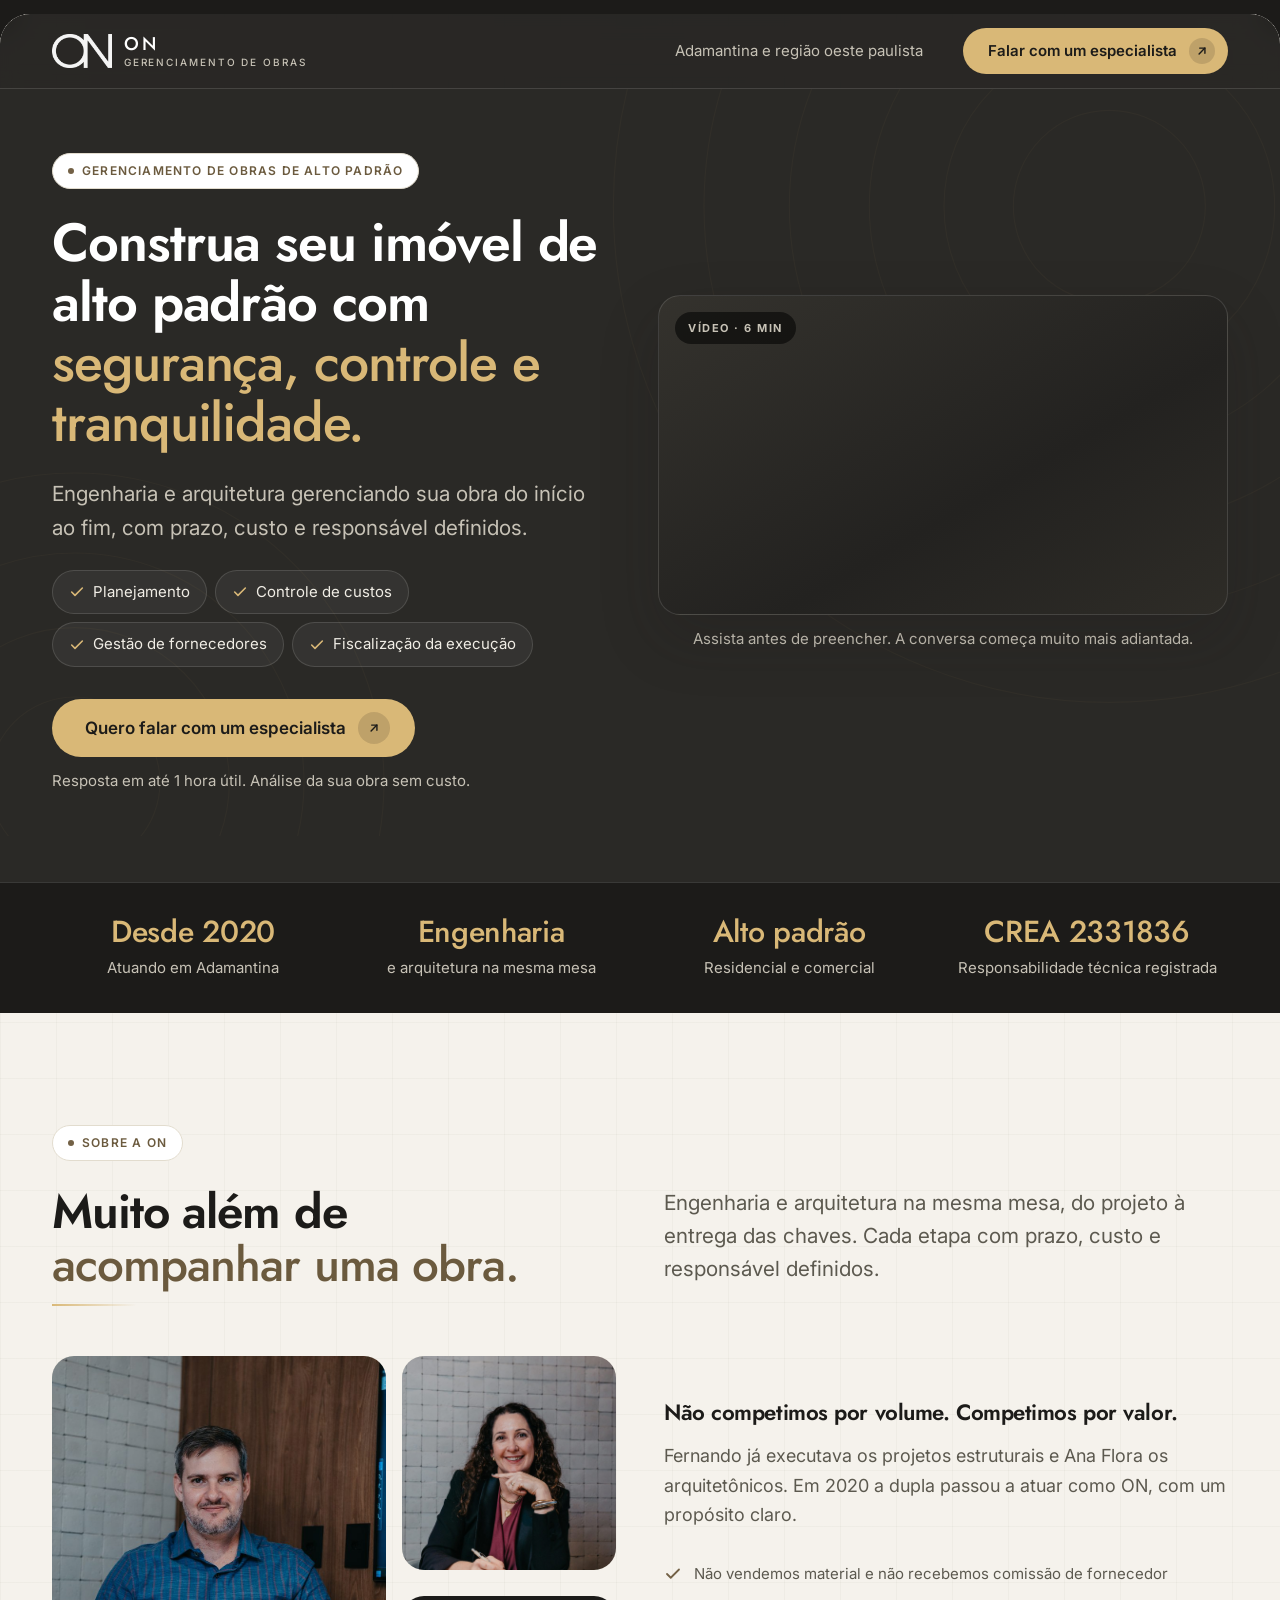
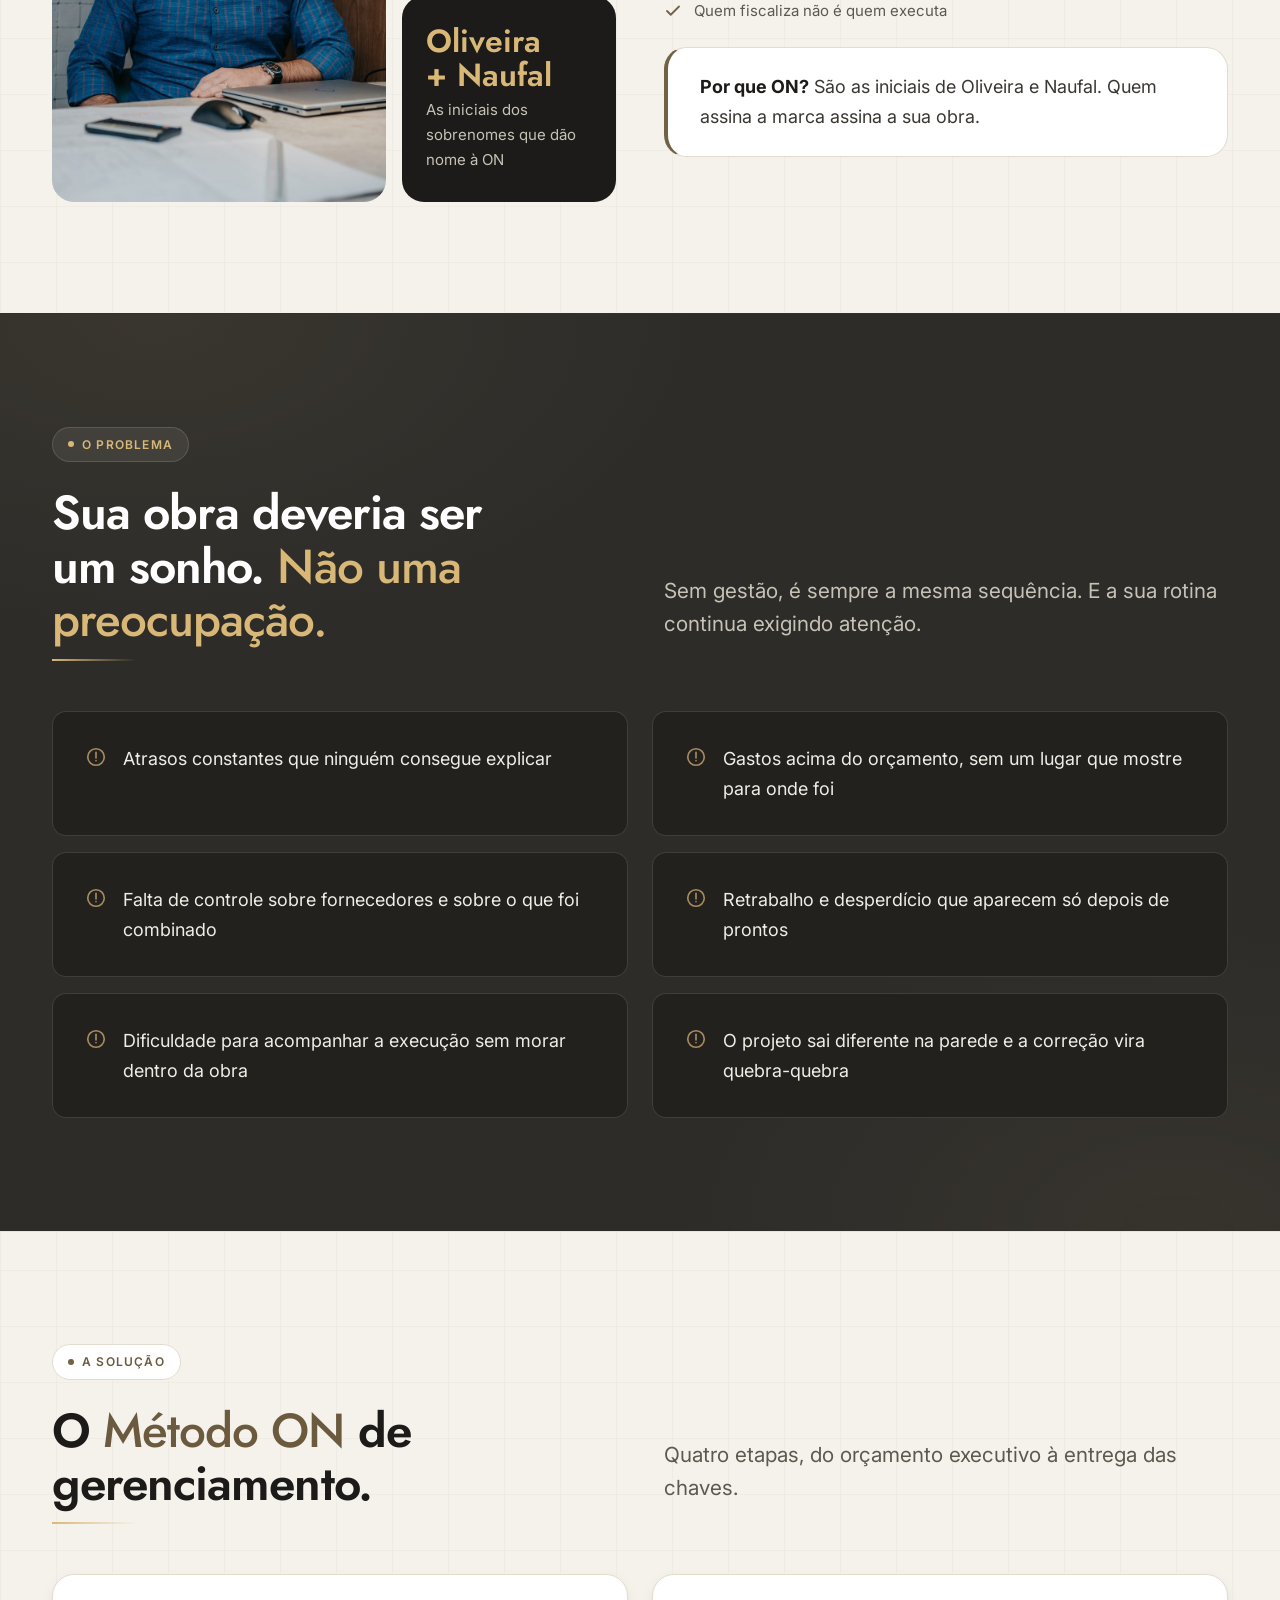
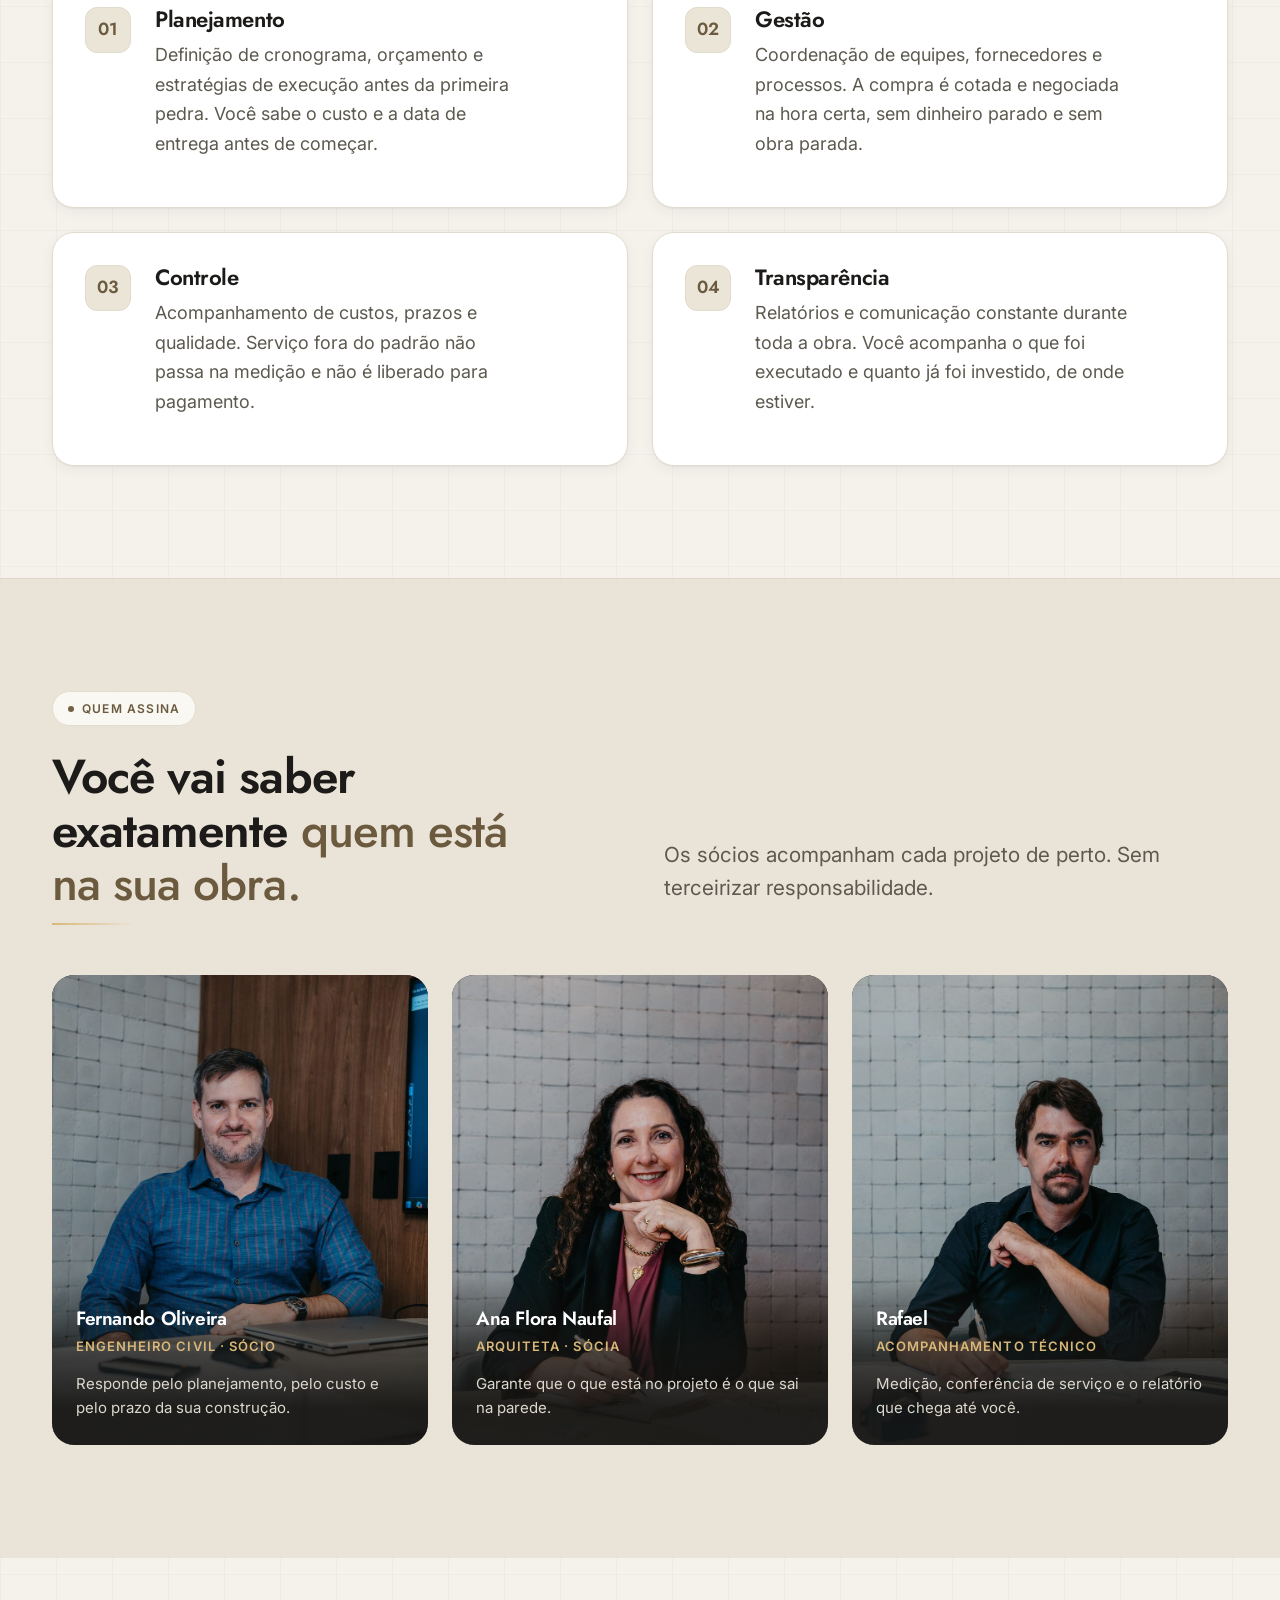
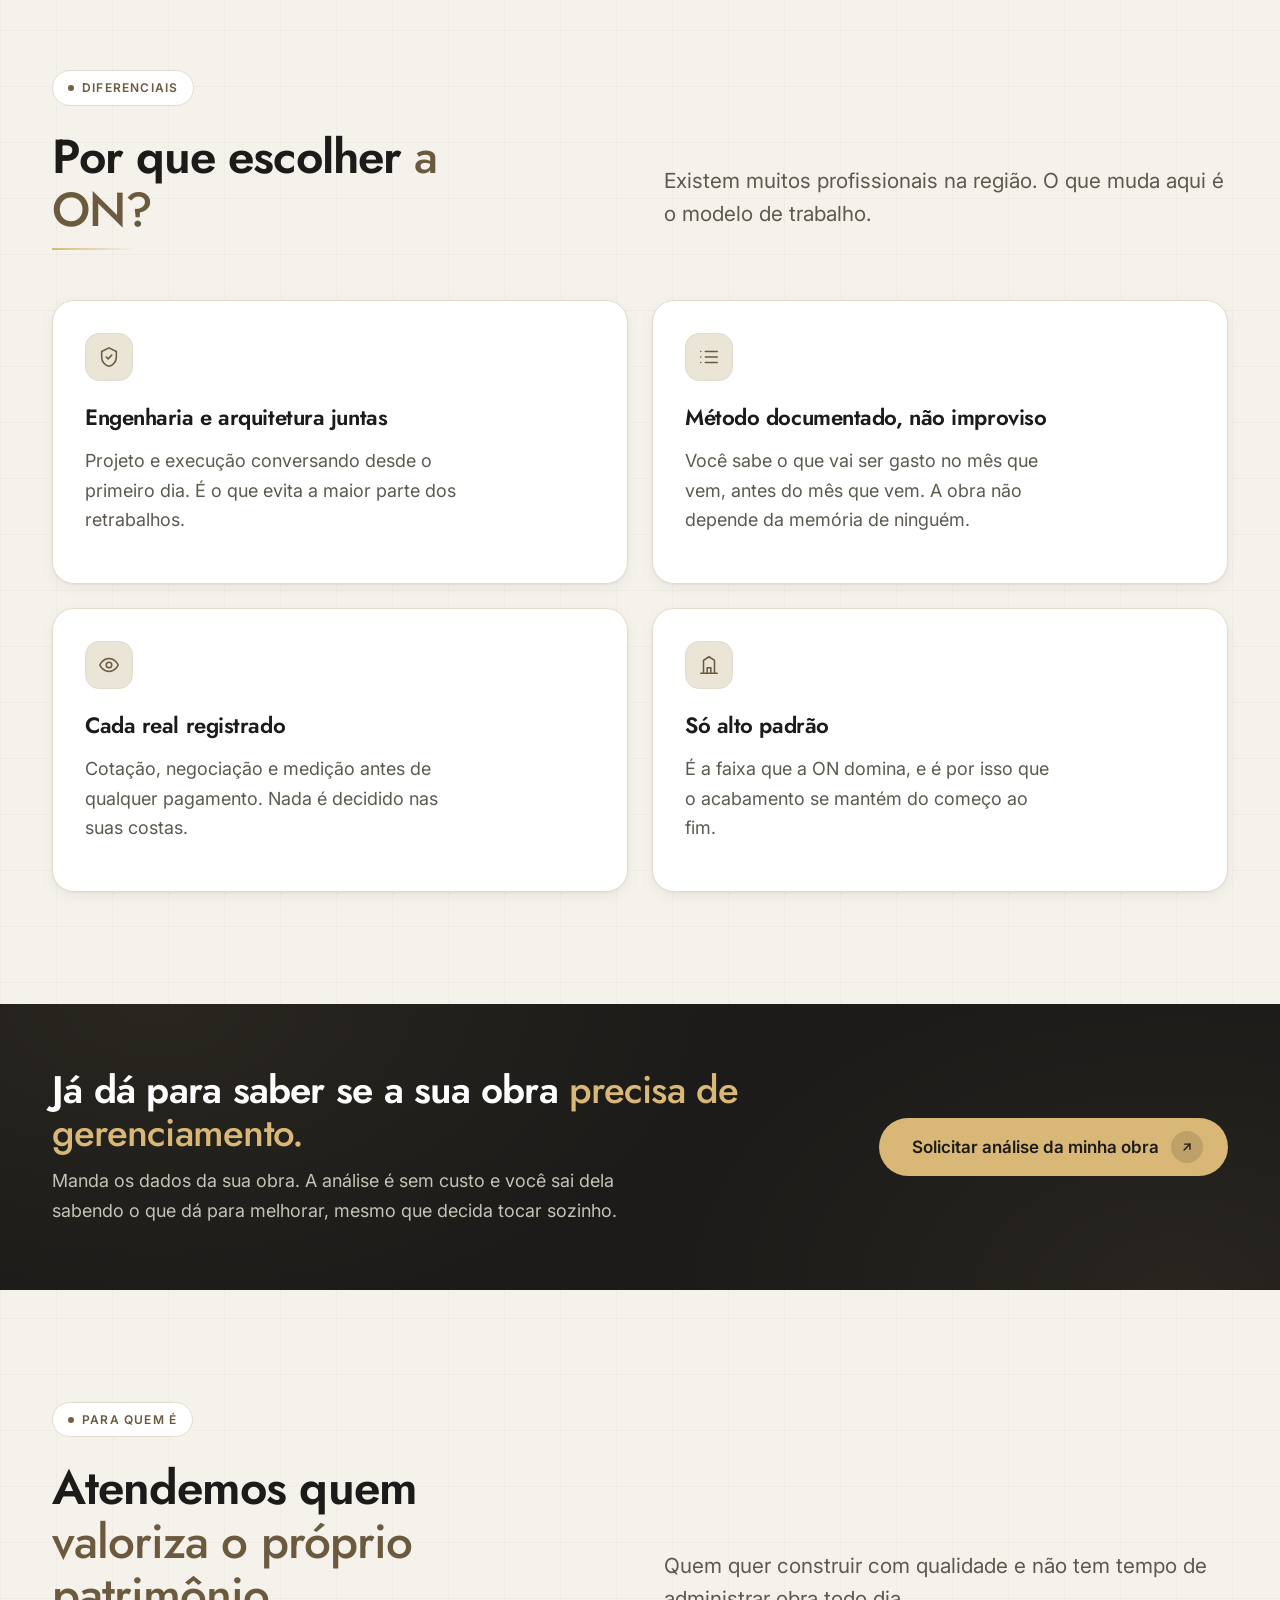
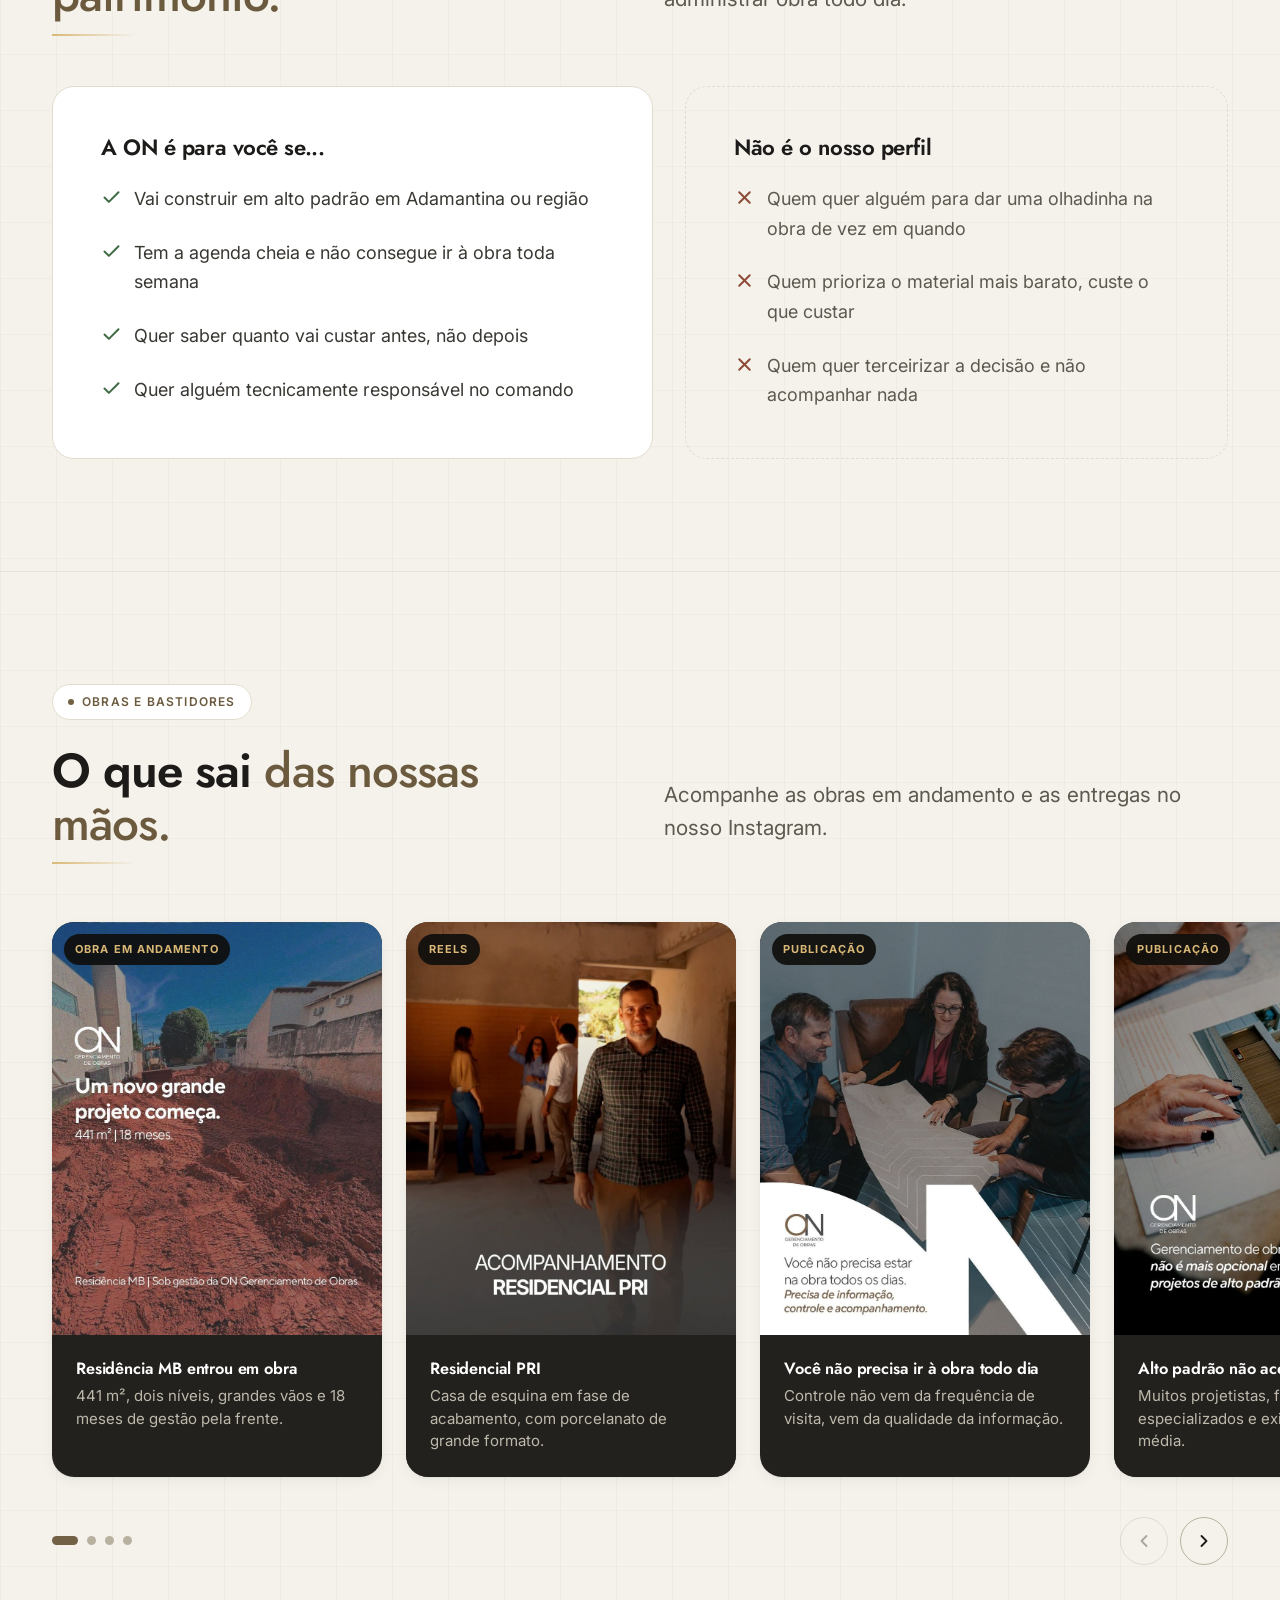
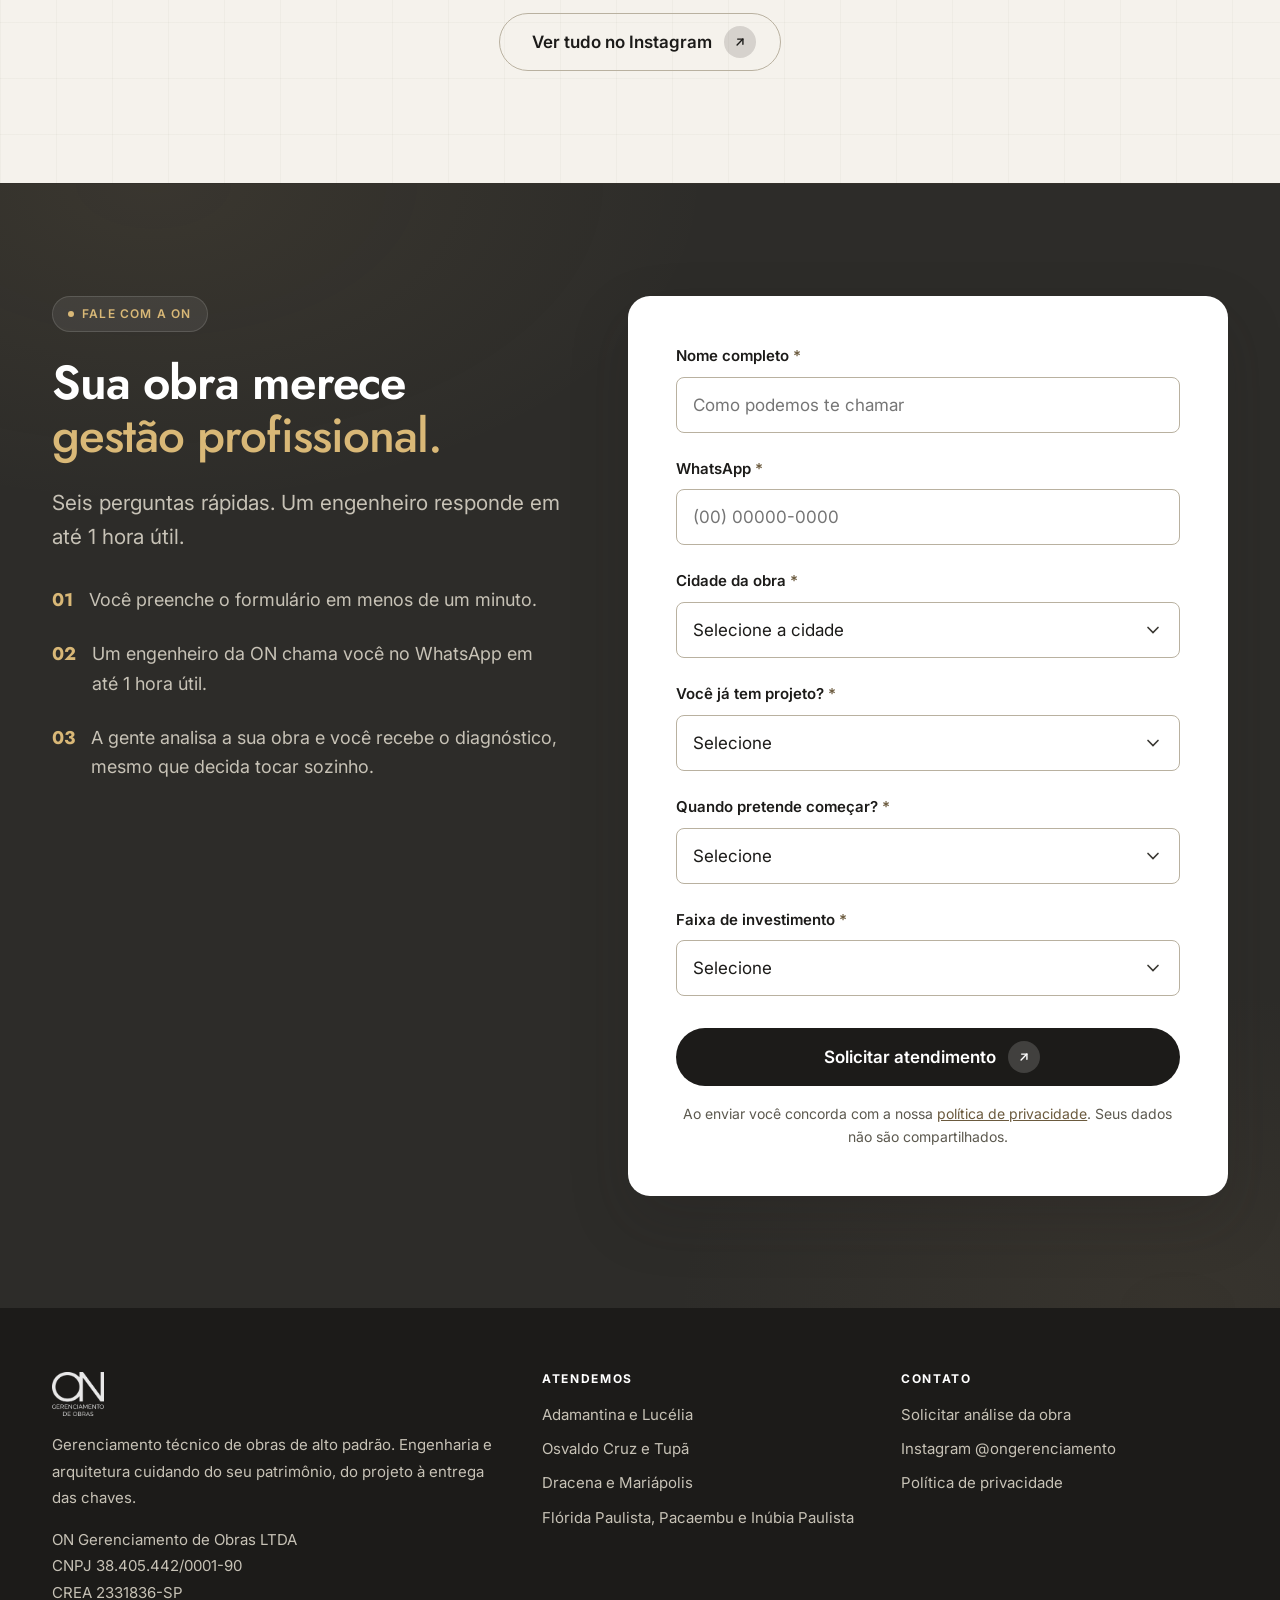
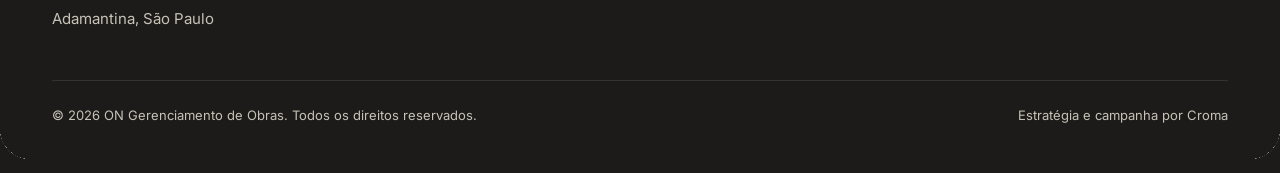
==== commit e32cf4e3: "feat: instala a VSL do Fernando hospedada no Wistia O video chegou pelo Wistia, media-id c3tgrzrn39," ====
--- a/index.html
+++ b/index.html
@@ -10,7 +10,11 @@
 <meta property="og:title" content="ON Gerenciamento de Obras | Alto padrão em Adamantina e região">
 <meta property="og:description" content="Gerenciamos sua obra do início ao fim com método, transparência e acompanhamento técnico especializado.">
 <meta property="og:locale" content="pt_BR">
-<link rel="stylesheet" href="assets/styles.css?v=f0c22ead">
+<link rel="preconnect" href="https://fast.wistia.com">
+<link rel="preconnect" href="https://fast.wistia.net">
+<link rel="preconnect" href="https://embed-ssl.wistia.com" crossorigin>
+<link rel="preconnect" href="https://distillery.wistia.com">
+<link rel="stylesheet" href="assets/styles.css?v=0532f47d">
 <script>document.documentElement.className += ' js';</script>
 
 <!-- ============================================================
@@ -175,36 +179,17 @@
     </div>
 
     <!-- ============================================================
-         ESPAÇO DA VSL
-         Apague a div .vsl__placeholder e descomente uma das opções.
+         VSL — hospedada no Wistia, media-id c3tgrzrn39
+         Duração 5min57s. Para trocar o vídeo basta mudar o media-id
+         nos dois lugares: no <wistia-player> e no <script> do embed
+         no fim do arquivo. A cor do player acompanha o dourado da marca.
          ============================================================ -->
-    <div class="vsl reveal reveal--zoom">
+    <div class="vsl reveal reveal--zoom" id="vslBloco">
       <div class="vsl__frame" id="vsl">
-
-        <!-- OPÇÃO A — arquivo local em assets/vsl.mp4 -->
-        <!--
-        <video controls preload="metadata" poster="assets/img/vsl-capa.jpg" playsinline>
-          <source src="assets/vsl.mp4" type="video/mp4">
-          Seu navegador não reproduz vídeo.
-        </video>
-        -->
-
-        <!-- OPÇÃO B — YouTube ou Vimeo não listado -->
-        <!--
-        <iframe src="https://www.youtube.com/embed/ID_DO_VIDEO?rel=0&modestbranding=1"
-                title="Fernando Oliveira explica o gerenciamento de obra da ON"
-                allow="accelerometer; autoplay; clipboard-write; encrypted-media; picture-in-picture"
-                allowfullscreen loading="lazy"></iframe>
-        -->
-
-        <div class="vsl__placeholder" id="vslPlaceholder">
-          <button class="vsl__play" type="button" aria-label="O vídeo entra aqui, ir para o formulário">
-            <svg width="32" height="32" viewBox="0 0 24 24" fill="currentColor" aria-hidden="true"><path d="M8 5.14v13.72a1 1 0 0 0 1.54.84l10.3-6.86a1 1 0 0 0 0-1.68L9.54 4.3A1 1 0 0 0 8 5.14Z"/></svg>
-          </button>
-          <p class="vsl__label">O vídeo do Fernando entra aqui</p>
-          <p class="vsl__hint">Em poucos minutos ele explica como funciona o gerenciamento da sua obra.</p>
-        </div>
-        <span class="vsl__badge">Vídeo · 5 min</span>
+        <wistia-player media-id="c3tgrzrn39"
+                       aspect="1.7777777777777777"
+                       player-color="#D9B877"></wistia-player>
+        <span class="vsl__badge">Vídeo · 6 min</span>
       </div>
       <p class="vsl__caption">Assista antes de preencher. A conversa começa muito mais adiantada.</p>
     </div>
@@ -628,6 +613,8 @@
   </a>
 </div>
 
-<script src="assets/app.js?v=2764d518"></script>
+<script src="https://fast.wistia.com/player.js" async></script>
+<script src="https://fast.wistia.com/embed/c3tgrzrn39.js" async type="module"></script>
+<script src="assets/app.js?v=a11ca8e8"></script>
 </body>
 </html>
--- a/assets/styles.css
+++ b/assets/styles.css
@@ -207,30 +207,24 @@
   box-shadow:var(--shadow-lg);
 }
 .vsl__frame iframe,.vsl__frame video{ position:absolute; inset:0; width:100%; height:100%; border:0; }
-.vsl__placeholder{
-  position:absolute; inset:0; display:flex; flex-direction:column;
-  align-items:center; justify-content:center; gap:var(--sp-4); text-align:center; padding:var(--sp-5);
-}
-.vsl__play{
-  flex:none; width:84px; height:84px; border-radius:50%; display:grid; place-items:center;
-  background:var(--gold); color:var(--ink); border:0; cursor:pointer;
-  box-shadow:0 12px 34px rgba(217,184,119,.28); transition:background-color var(--t), transform var(--t);
-}
-.vsl__play:hover{ background:var(--gold-hover); transform:scale(1.04); }
-.vsl__label{ font-family:var(--font-display); font-weight:600; color:var(--white); font-size:1.15rem; }
-.vsl__hint{ font-size:var(--fs-small); color:var(--text-on-dark-soft); max-width:36ch; }
+/* Player do Wistia: ocupa a moldura inteira. Enquanto o web component
+   nao e definido, mostra a miniatura desfocada em vez de um buraco. */
+.vsl__frame wistia-player{ position:absolute; inset:0; display:block; width:100%; height:100%; }
+.vsl__frame wistia-player:not(:defined){
+  background:center / contain no-repeat url('https://fast.wistia.com/embed/medias/c3tgrzrn39/swatch');
+  filter:blur(5px);
+}
 .vsl__badge{
-  position:absolute; left:var(--sp-4); bottom:var(--sp-4);
+  position:absolute; left:var(--sp-4); top:var(--sp-4); z-index:2;
   font-size:.6875rem; font-weight:700; letter-spacing:.14em; text-transform:uppercase;
   color:var(--text-on-dark-soft); background:rgba(0,0,0,.55); padding:7px 13px; border-radius:var(--r-pill);
-}
+  pointer-events:none; transition:opacity var(--t);
+}
+/* Ao dar play, o selo sai para nao disputar espaco com a barra de controle. */
+.vsl--tocando .vsl__badge{ opacity:0; }
 .vsl__caption{ margin-top:var(--sp-3); font-size:var(--fs-small); color:var(--text-on-dark-soft); text-align:center; }
 @media (max-width:640px){
-  .vsl__frame:has(.vsl__placeholder){ aspect-ratio:4/3; }
-  .vsl__placeholder{ gap:var(--sp-3); padding-bottom:var(--sp-9); }
-  .vsl__play{ width:66px; height:66px; }
-  .vsl__label{ font-size:1.02rem; }
-  .vsl__badge{ left:50%; transform:translateX(-50%); bottom:var(--sp-3); }
+  .vsl__badge{ left:var(--sp-3); top:var(--sp-3); }
 }
 
 /* ---------- FAIXA DE CREDENCIAIS ---------- */
@@ -537,16 +531,6 @@
 .btn:hover .arw{ transform:translate(3px,-3px) rotate(8deg); }
 
 /* ---------- PLAY DA VSL ---------- */
-.vsl__play{ position:relative; }
-.vsl__play::after{
-  content:''; position:absolute; inset:-10px; border-radius:50%;
-  border:2px solid rgba(217,184,119,.5); animation:pulso 2.6s ease-out infinite;
-}
-@keyframes pulso{
-  0%{ transform:scale(.92); opacity:.75; }
-  70%{ transform:scale(1.22); opacity:0; }
-  100%{ transform:scale(1.22); opacity:0; }
-}
 .vsl__frame{ transition:border-color var(--t); }
 .vsl__frame:hover{ border-color:rgba(217,184,119,.3); }
 
@@ -577,7 +561,6 @@
 @media (prefers-reduced-motion:reduce){
   .js .reveal,.js .head--split > *{ opacity:1 !important; transform:none !important; }
   .h2::after{ transition:none; width:84px; }
-  .vsl__play::after{ animation:none; }
   .btn--primary::before{ display:none; }
   .card:hover,.pain:hover,.tag:hover{ transform:none; }
   .progress{ display:none; }
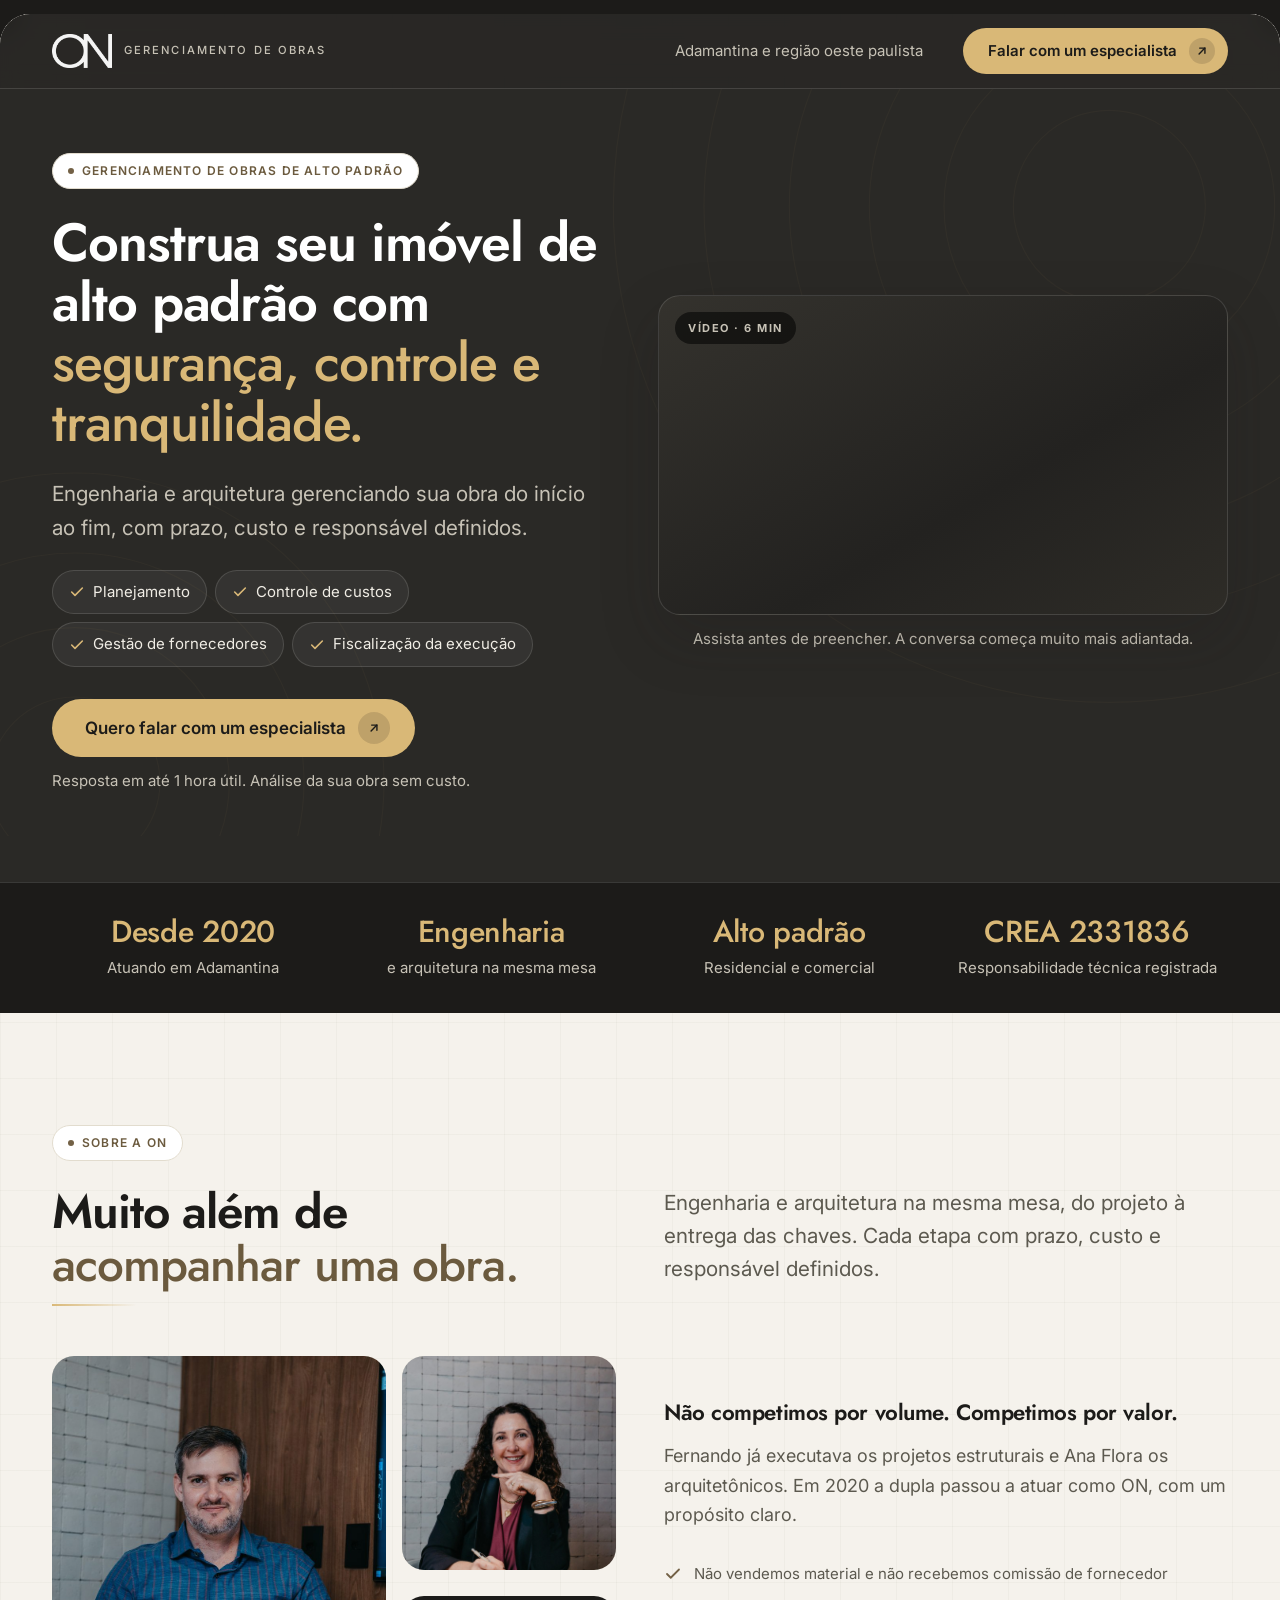
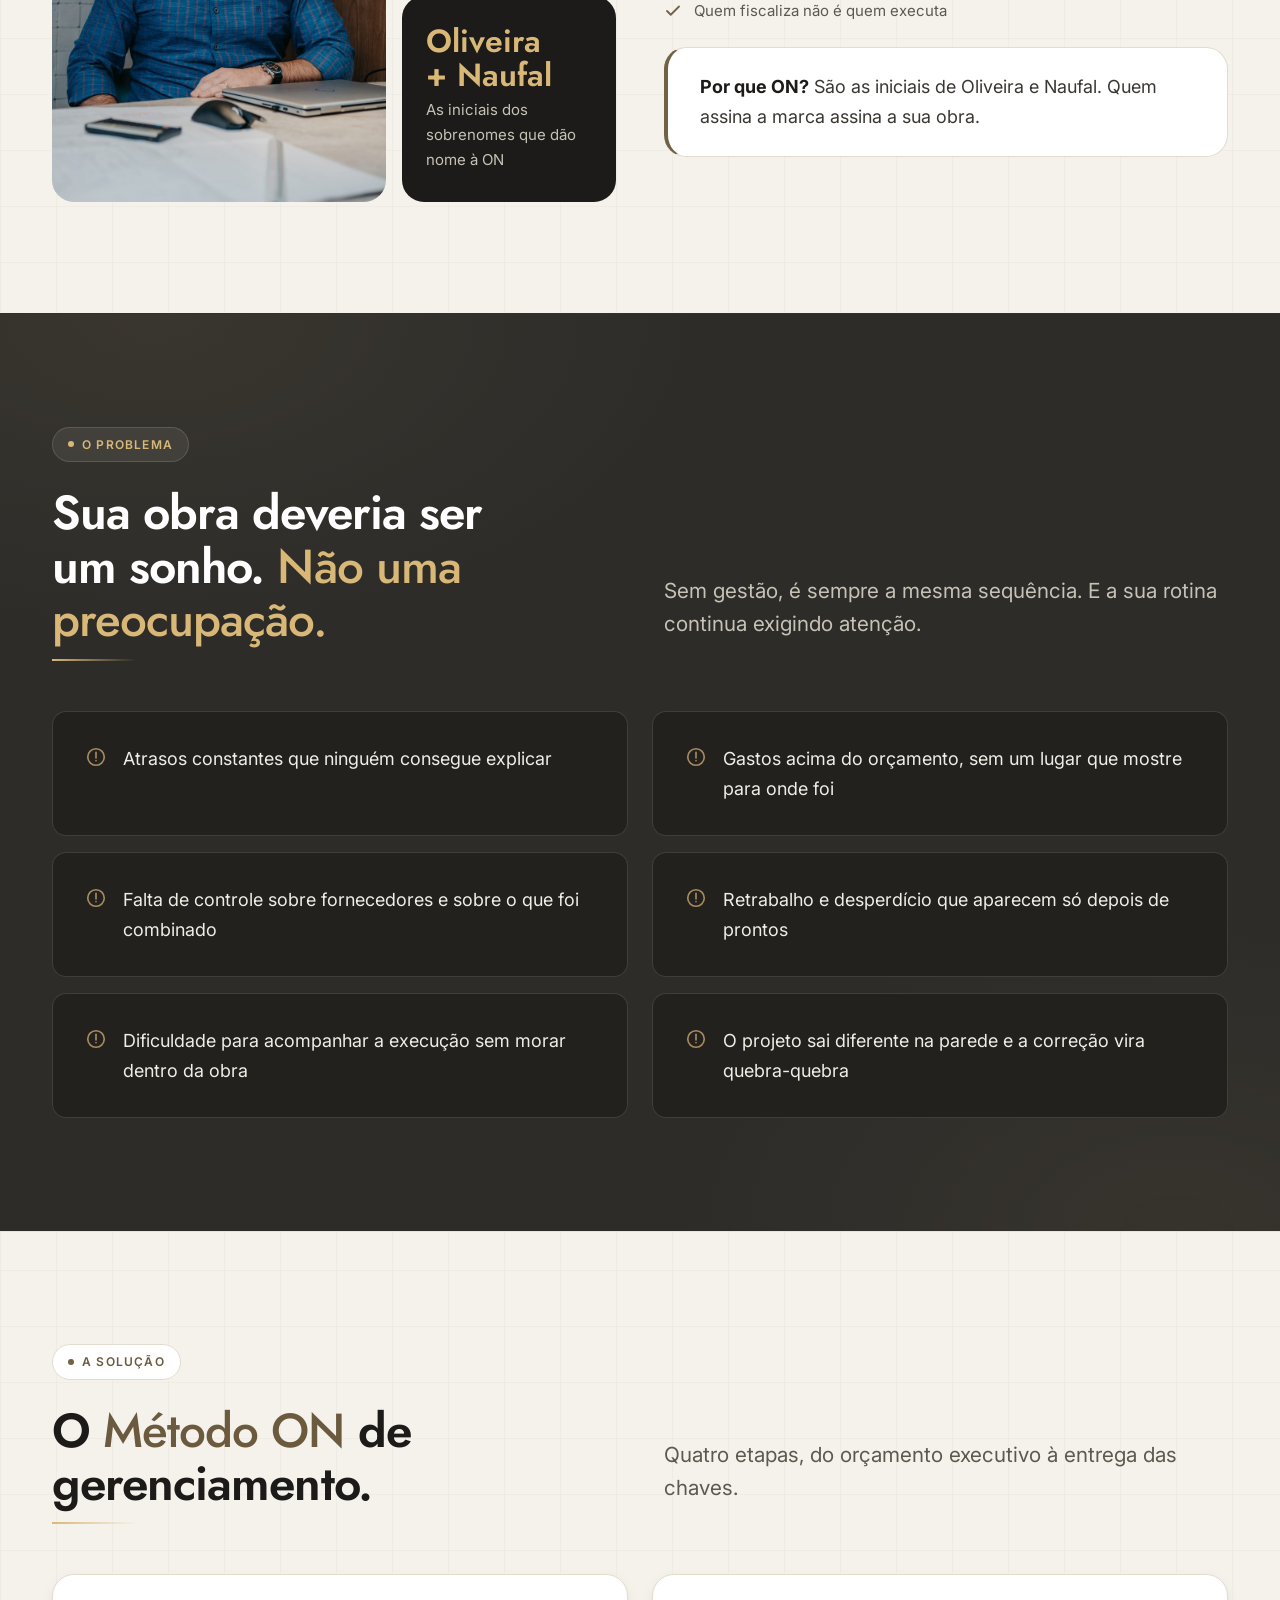
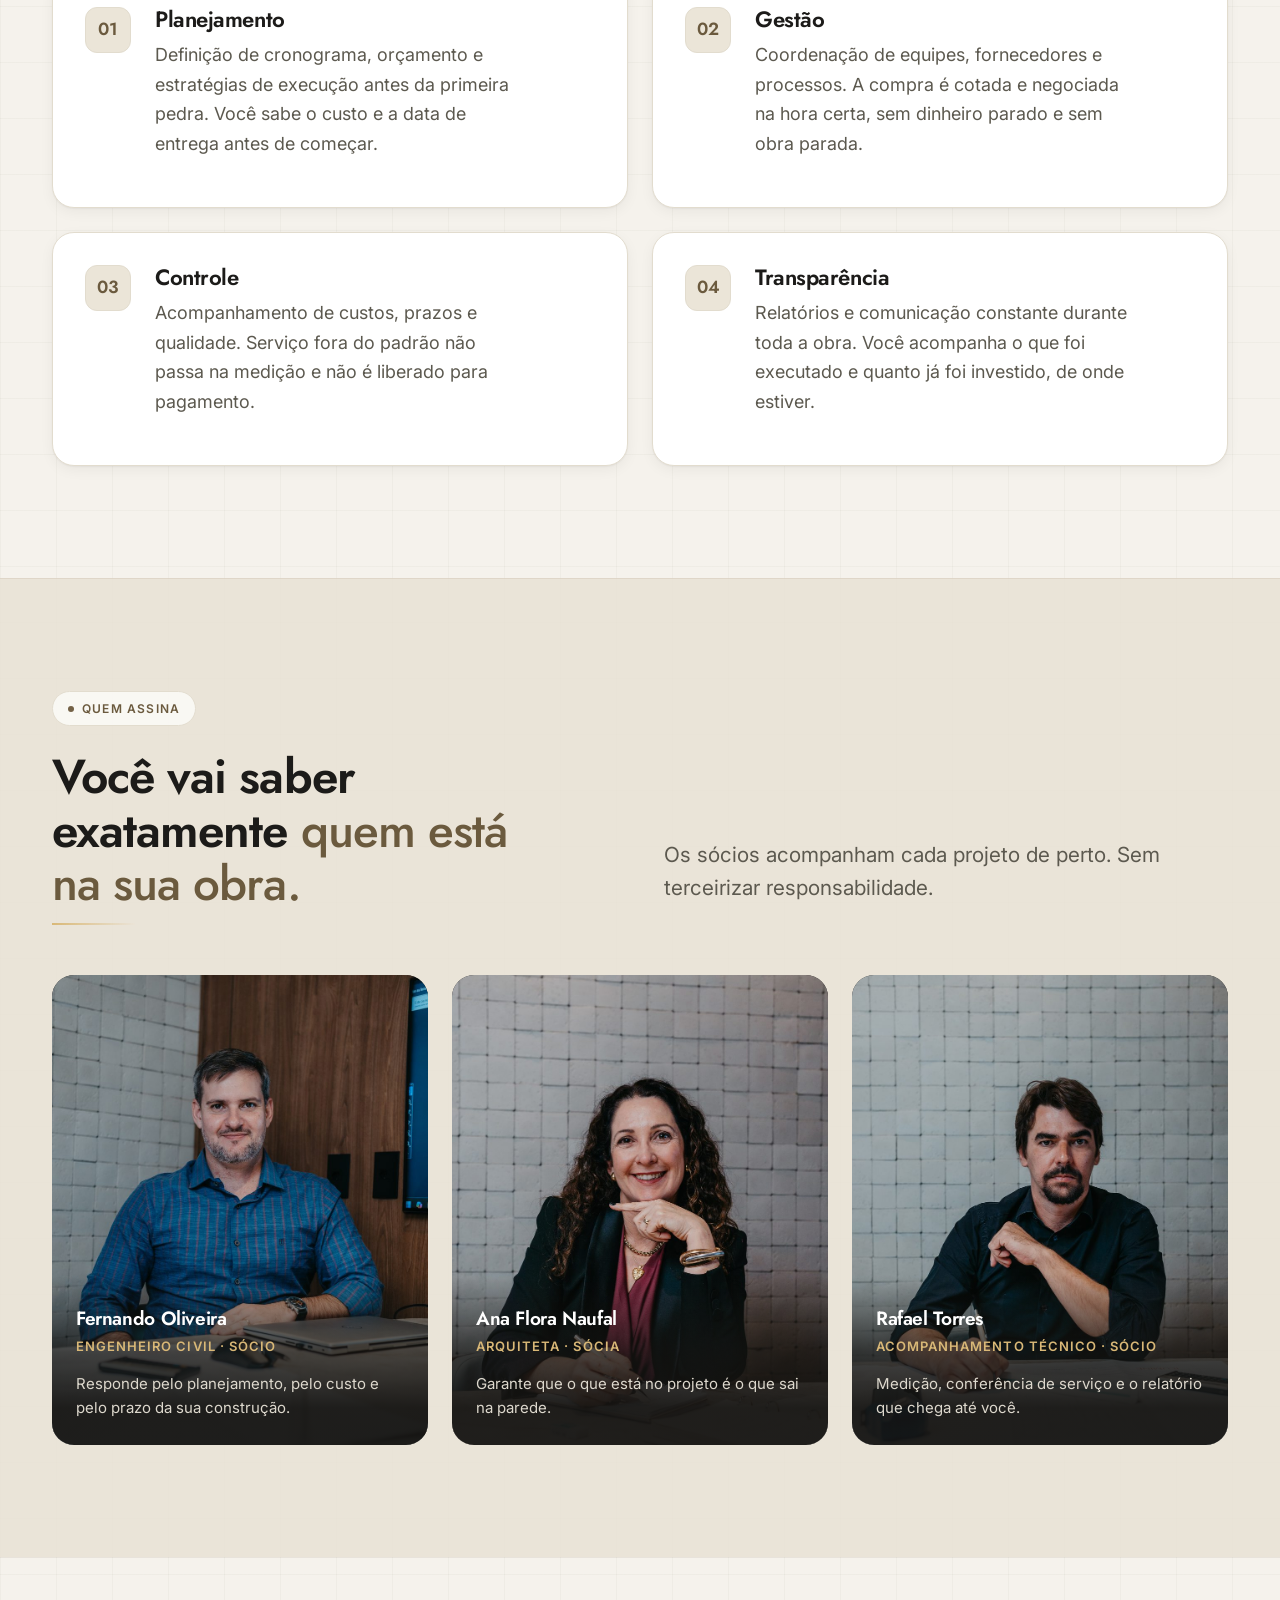
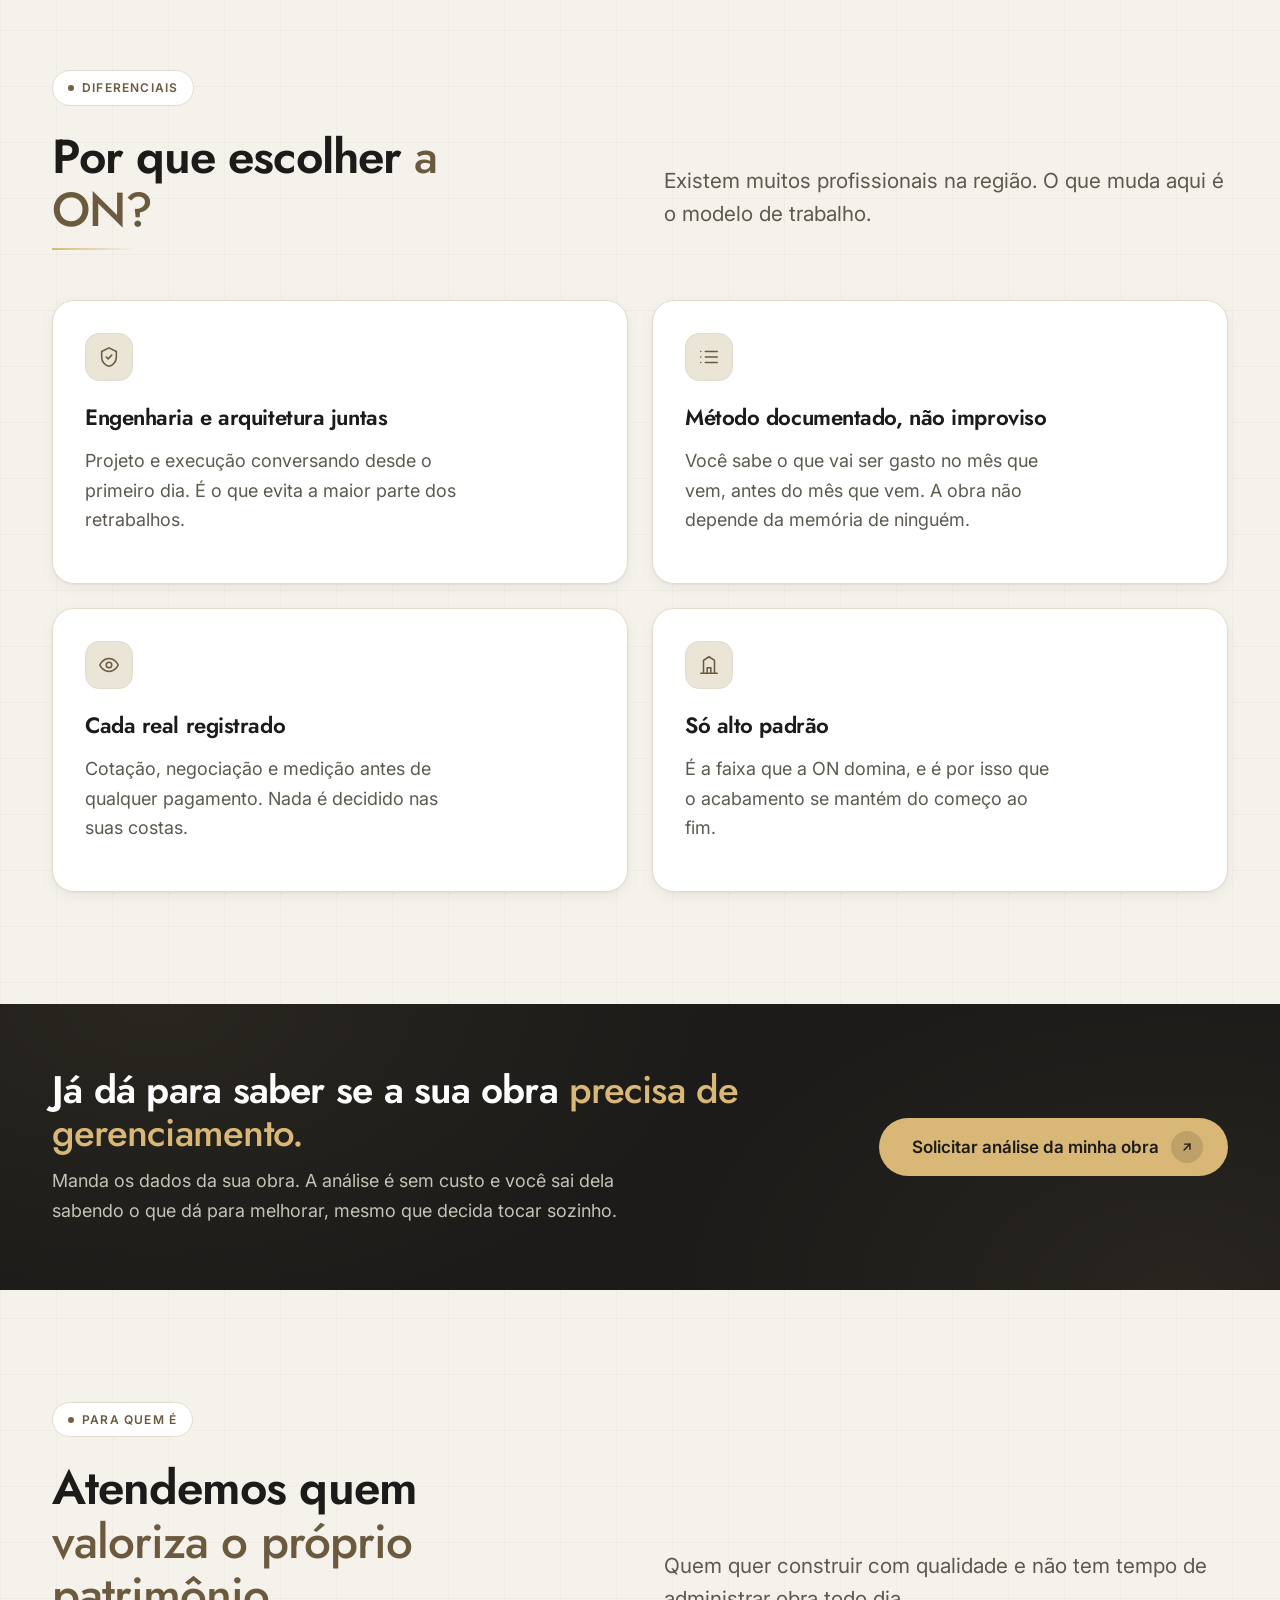
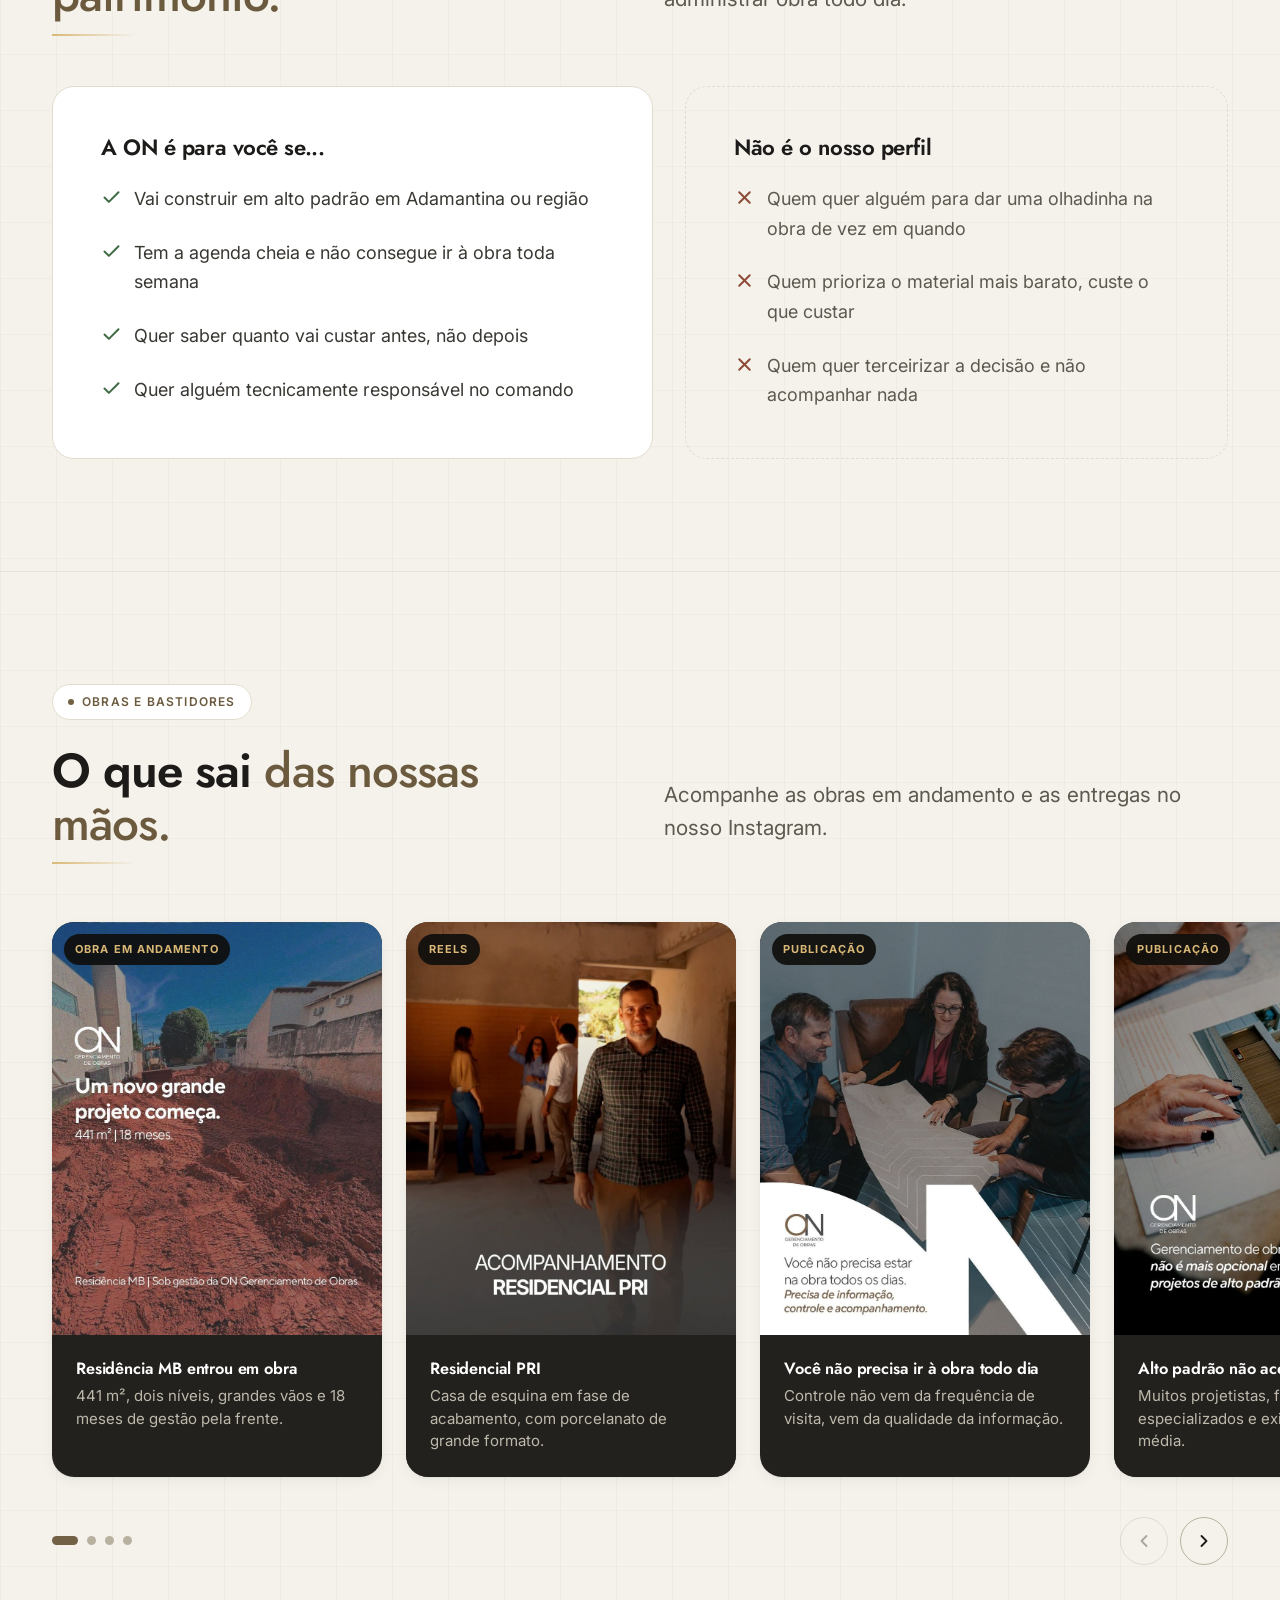
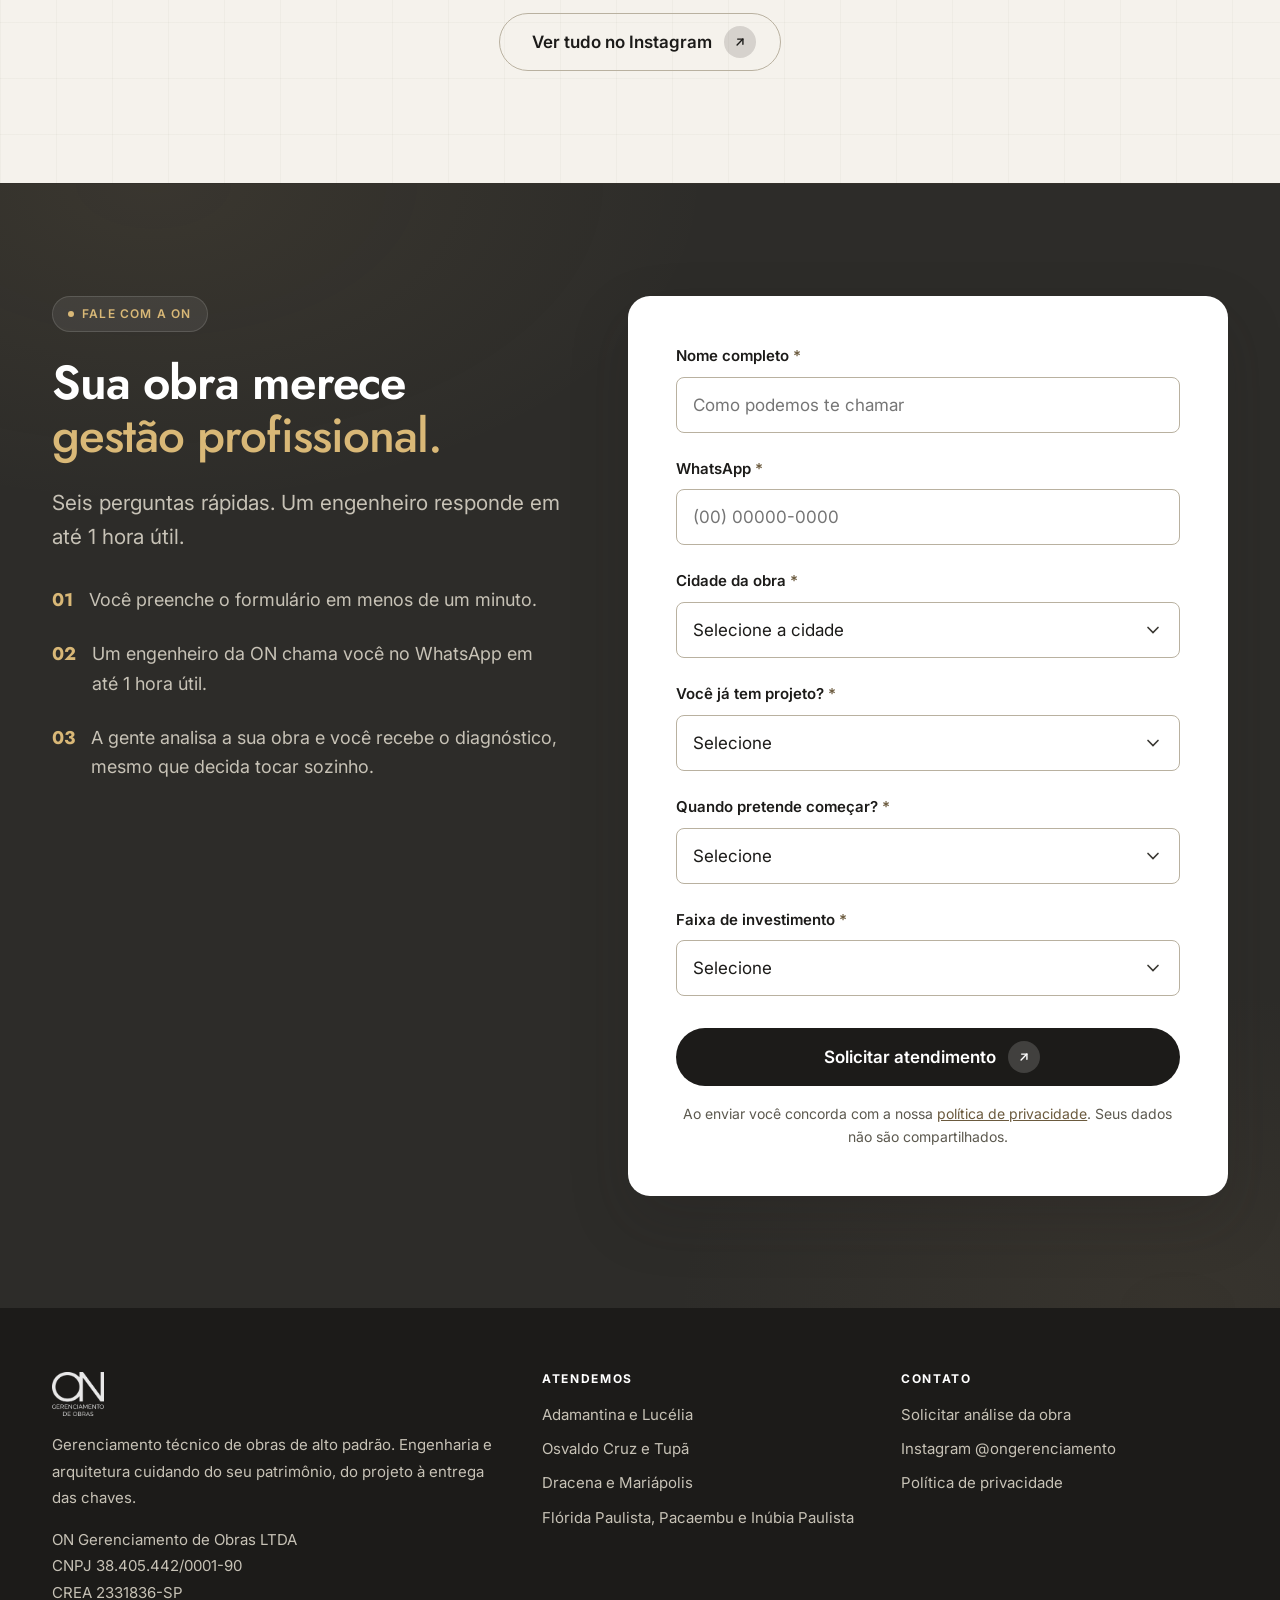
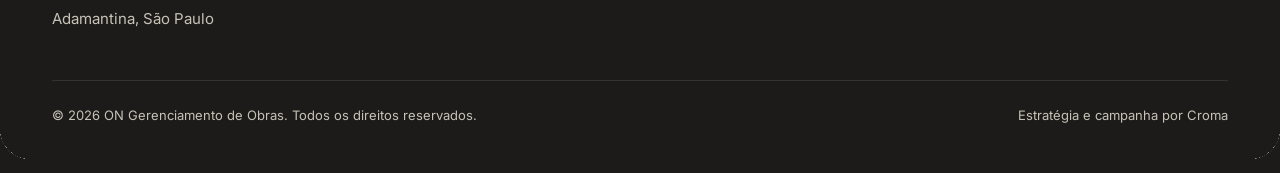
==== commit f3ec9409: "fix: pedidos do Fernando de 31/08 Rafael passa a ser Rafael Torres e ganha o papel de sócio no card " ====
--- a/index.html
+++ b/index.html
@@ -10,6 +10,7 @@
 <meta property="og:title" content="ON Gerenciamento de Obras | Alto padrão em Adamantina e região">
 <meta property="og:description" content="Gerenciamos sua obra do início ao fim com método, transparência e acompanhamento técnico especializado.">
 <meta property="og:locale" content="pt_BR">
+<link rel="preconnect" href="https://connect.facebook.net">
 <link rel="preconnect" href="https://fast.wistia.com">
 <link rel="preconnect" href="https://fast.wistia.net">
 <link rel="preconnect" href="https://embed-ssl.wistia.com" crossorigin>
@@ -18,12 +19,30 @@
 <script>document.documentElement.className += ' js';</script>
 
 <!-- ============================================================
-     PIXEL DA META — instalar antes de subir campanha.
-     Eventos: PageView, ViewContent (50% da VSL), InitiateCheckout,
+     PIXEL DA META — ID 2072411560304254
+     PageView sai daqui. Os demais eventos saem do app.js pela função
+     track(): ViewContent (VSL iniciada, 50% e concluída),
+     InitiateCheckout (cliques de CTA e primeiro toque no formulário),
      Lead (envio do formulário) e Contact (clique no WhatsApp).
+     O <noscript> fica no início do body, e não aqui, porque dentro
+     do <head> só valem link, style e meta.
      ============================================================ -->
+<script>
+!function(f,b,e,v,n,t,s)
+{if(f.fbq)return;n=f.fbq=function(){n.callMethod?
+n.callMethod.apply(n,arguments):n.queue.push(arguments)};
+if(!f._fbq)f._fbq=n;n.push=n;n.loaded=!0;n.version='2.0';
+n.queue=[];t=b.createElement(e);t.async=!0;
+t.src=v;s=b.getElementsByTagName(e)[0];
+s.parentNode.insertBefore(t,s)}(window, document,'script',
+'https://connect.facebook.net/en_US/fbevents.js');
+fbq('init', '2072411560304254');
+fbq('track', 'PageView');
+</script>
 </head>
 <body>
+<noscript><img height="1" width="1" style="display:none" alt=""
+src="https://www.facebook.com/tr?id=2072411560304254&amp;ev=PageView&amp;noscript=1"></noscript>
 <a href="#contato" class="sr-only">Pular para o formulário</a>
 
 <div class="shell">
@@ -130,7 +149,7 @@
   <div class="wrap header__in">
     <a class="brand" href="#topo" aria-label="ON Gerenciamento de Obras, início">
       <img src="assets/img/logo-on-mark.png" alt="" aria-hidden="true">
-      <span class="brand__txt">ON<small>Gerenciamento de obras</small></span>
+      <span class="brand__txt brand__txt--nome">Gerenciamento de obras</span>
     </a>
     <p class="header__tag">Adamantina e região oeste paulista</p>
     <a href="#contato" class="btn btn--primary header__cta" data-cta="header">
@@ -338,10 +357,10 @@
         </figcaption>
       </figure>
       <figure class="person reveal">
-        <img src="assets/img/rafael.jpg" alt="Integrante da equipe técnica da ON" loading="lazy" width="900" height="1125">
+        <img src="assets/img/rafael.jpg" alt="Rafael Torres, sócio da ON, responsável pelo acompanhamento técnico" loading="lazy" width="900" height="1125">
         <figcaption class="person__cap">
-          <h3>Rafael</h3>
-          <span class="person__role">Acompanhamento técnico</span>
+          <h3>Rafael Torres</h3>
+          <span class="person__role">Acompanhamento técnico · Sócio</span>
           <p>Medição, conferência de serviço e o relatório que chega até você.</p>
         </figcaption>
       </figure>
--- a/assets/styles.css
+++ b/assets/styles.css
@@ -168,6 +168,12 @@
 .brand__txt small{
   display:block; margin-top:4px; font-family:var(--font-text); font-weight:500;
   font-size:.625rem; letter-spacing:.19em; text-transform:uppercase; color:var(--text-on-dark-soft);
+}
+/* A marca desenhada já diz ON; o texto ao lado não repete a sigla. */
+.brand__txt--nome{
+  font-family:var(--font-text); font-weight:500;
+  font-size:.7rem; letter-spacing:.19em; text-transform:uppercase;
+  color:var(--text-on-dark-soft);
 }
 .header__tag{ display:none; font-size:var(--fs-small); color:var(--text-on-dark-soft); margin-left:auto; margin-right:var(--sp-5); }
 .header .btn{ min-height:46px; padding:var(--sp-2) var(--sp-3) var(--sp-2) var(--sp-5); font-size:.9375rem; }
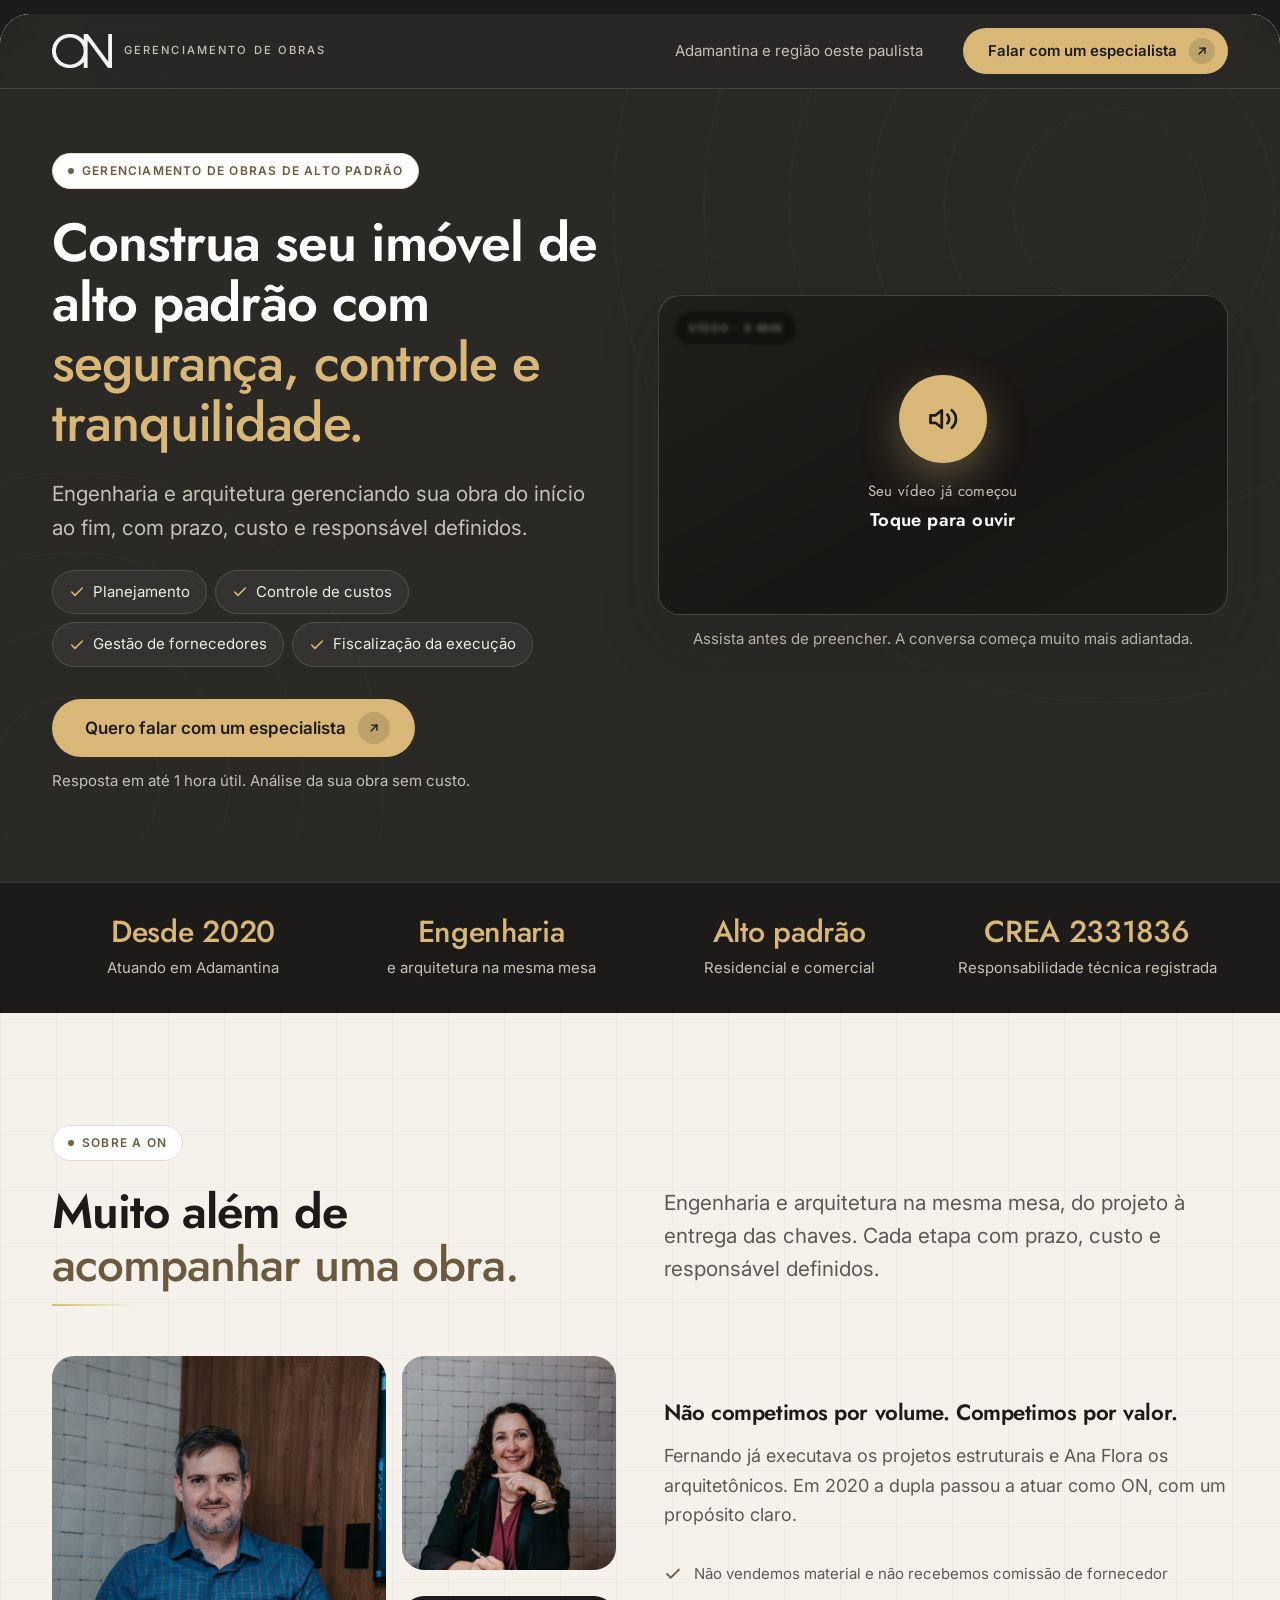
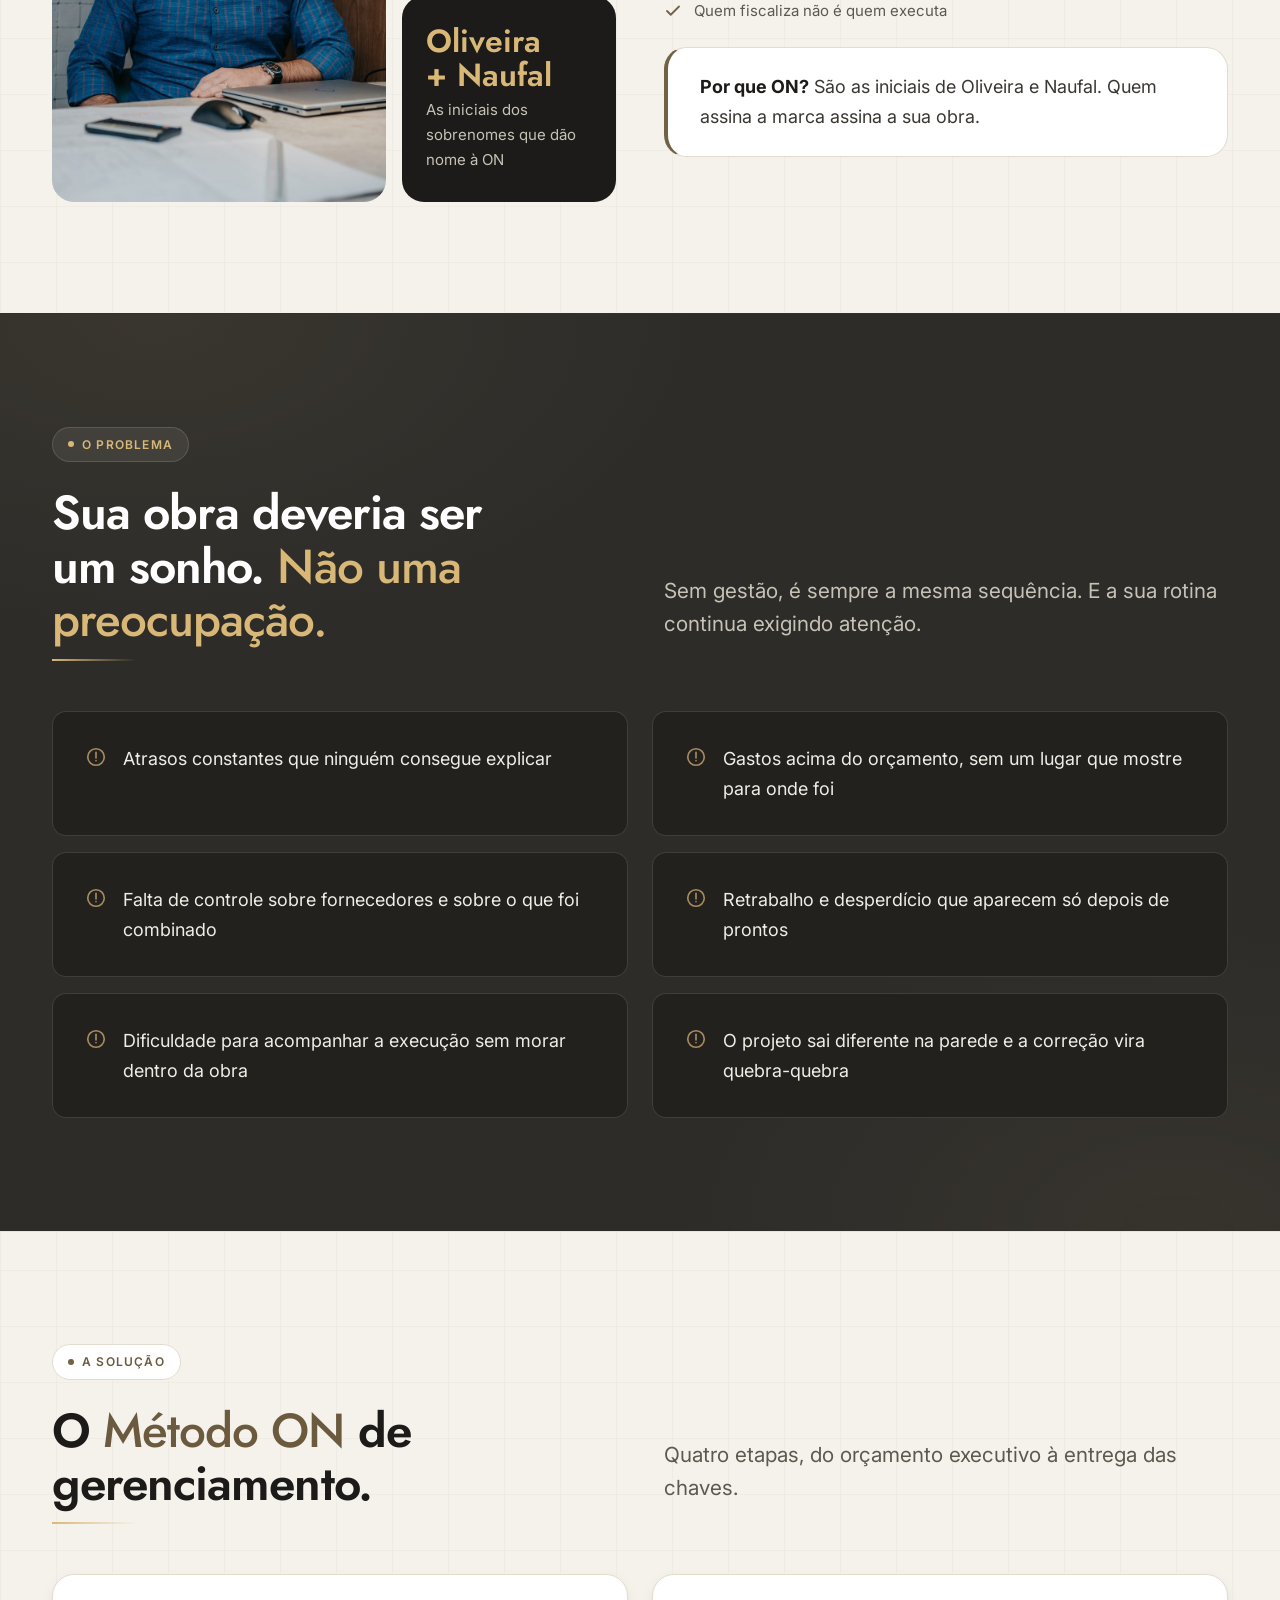
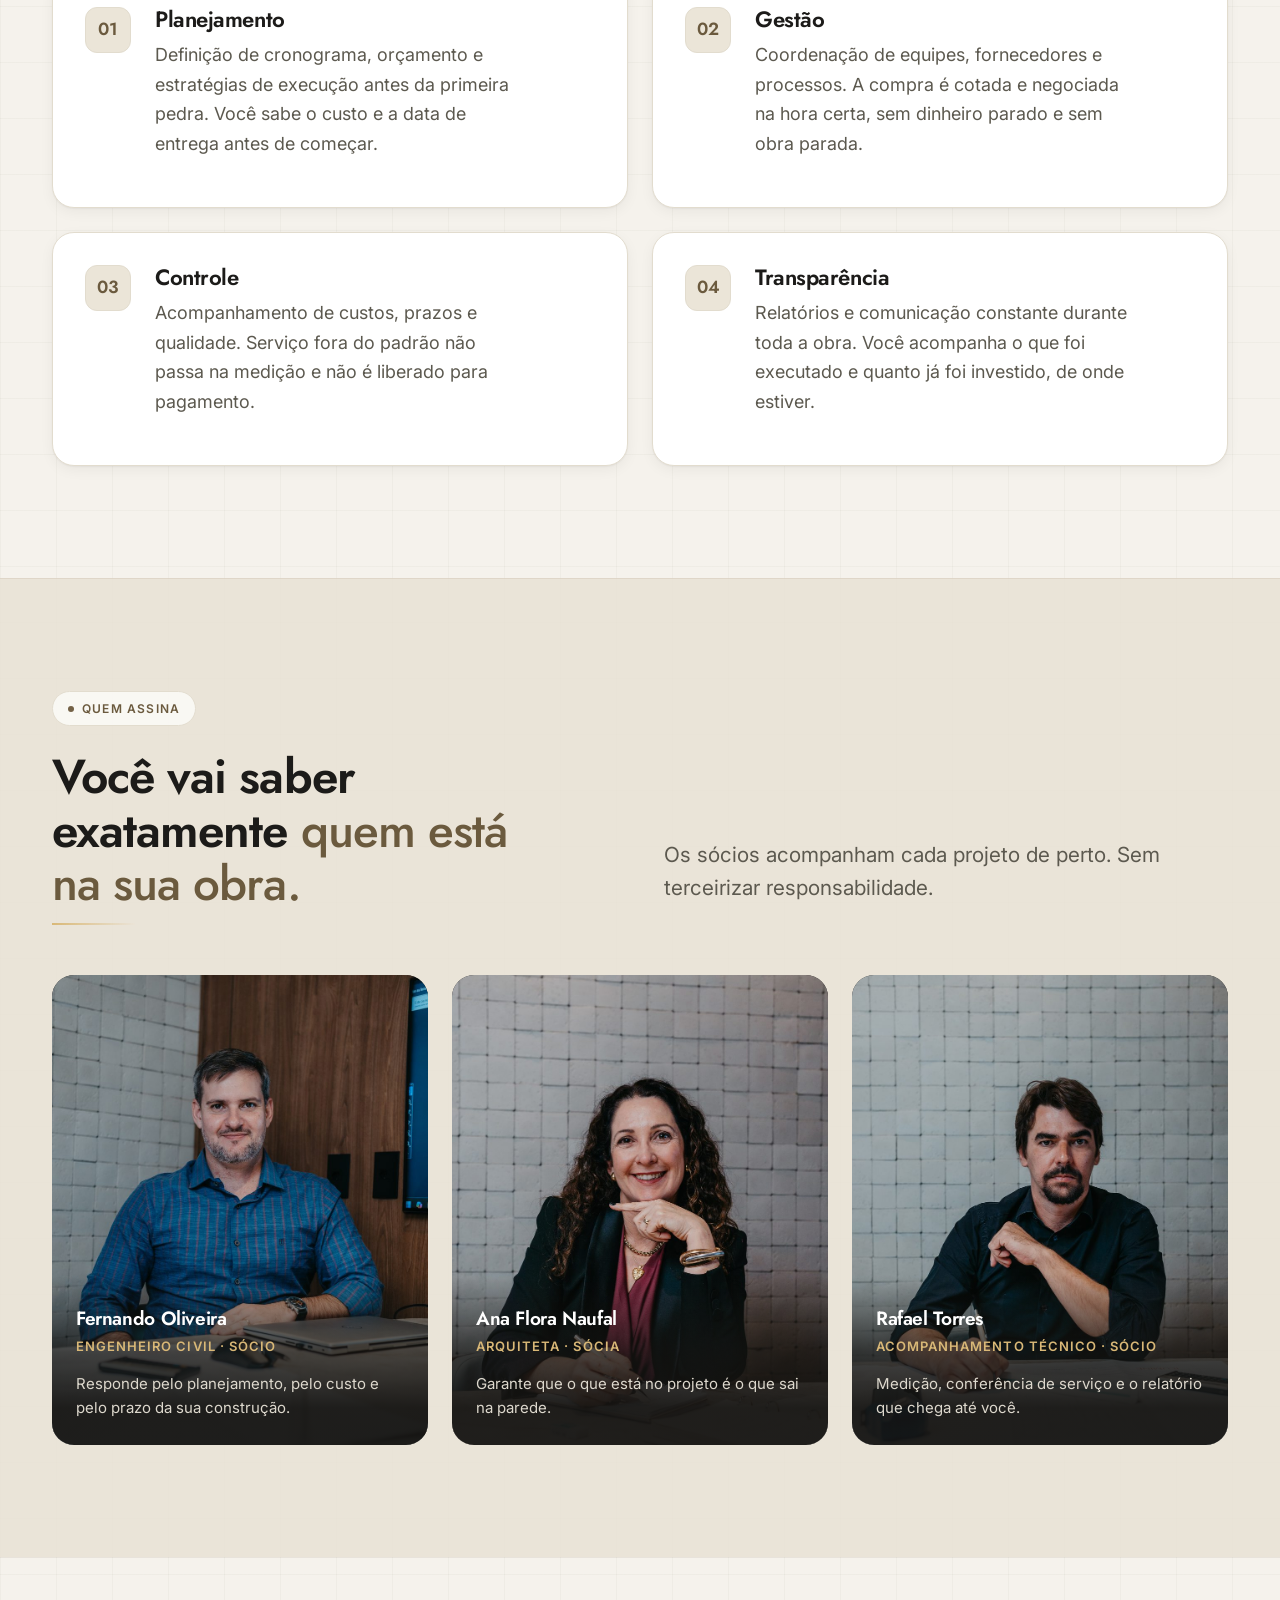
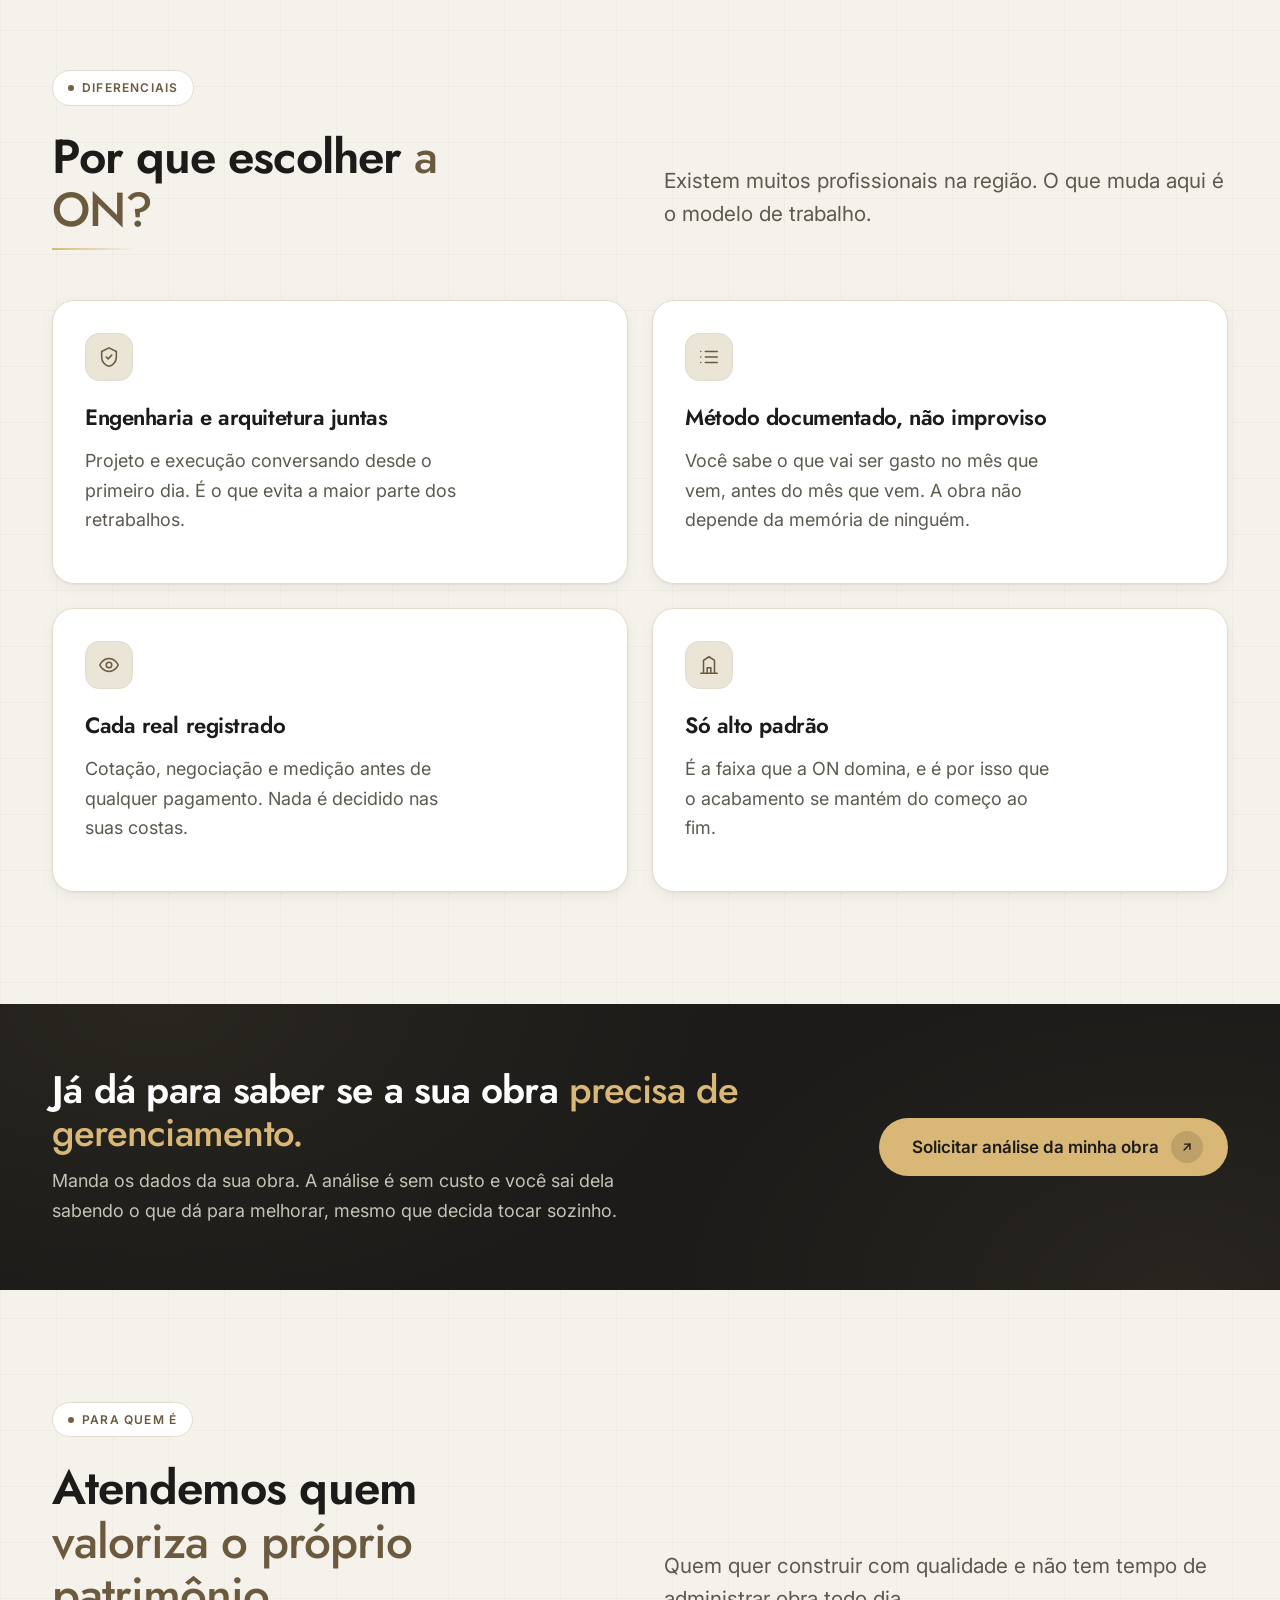
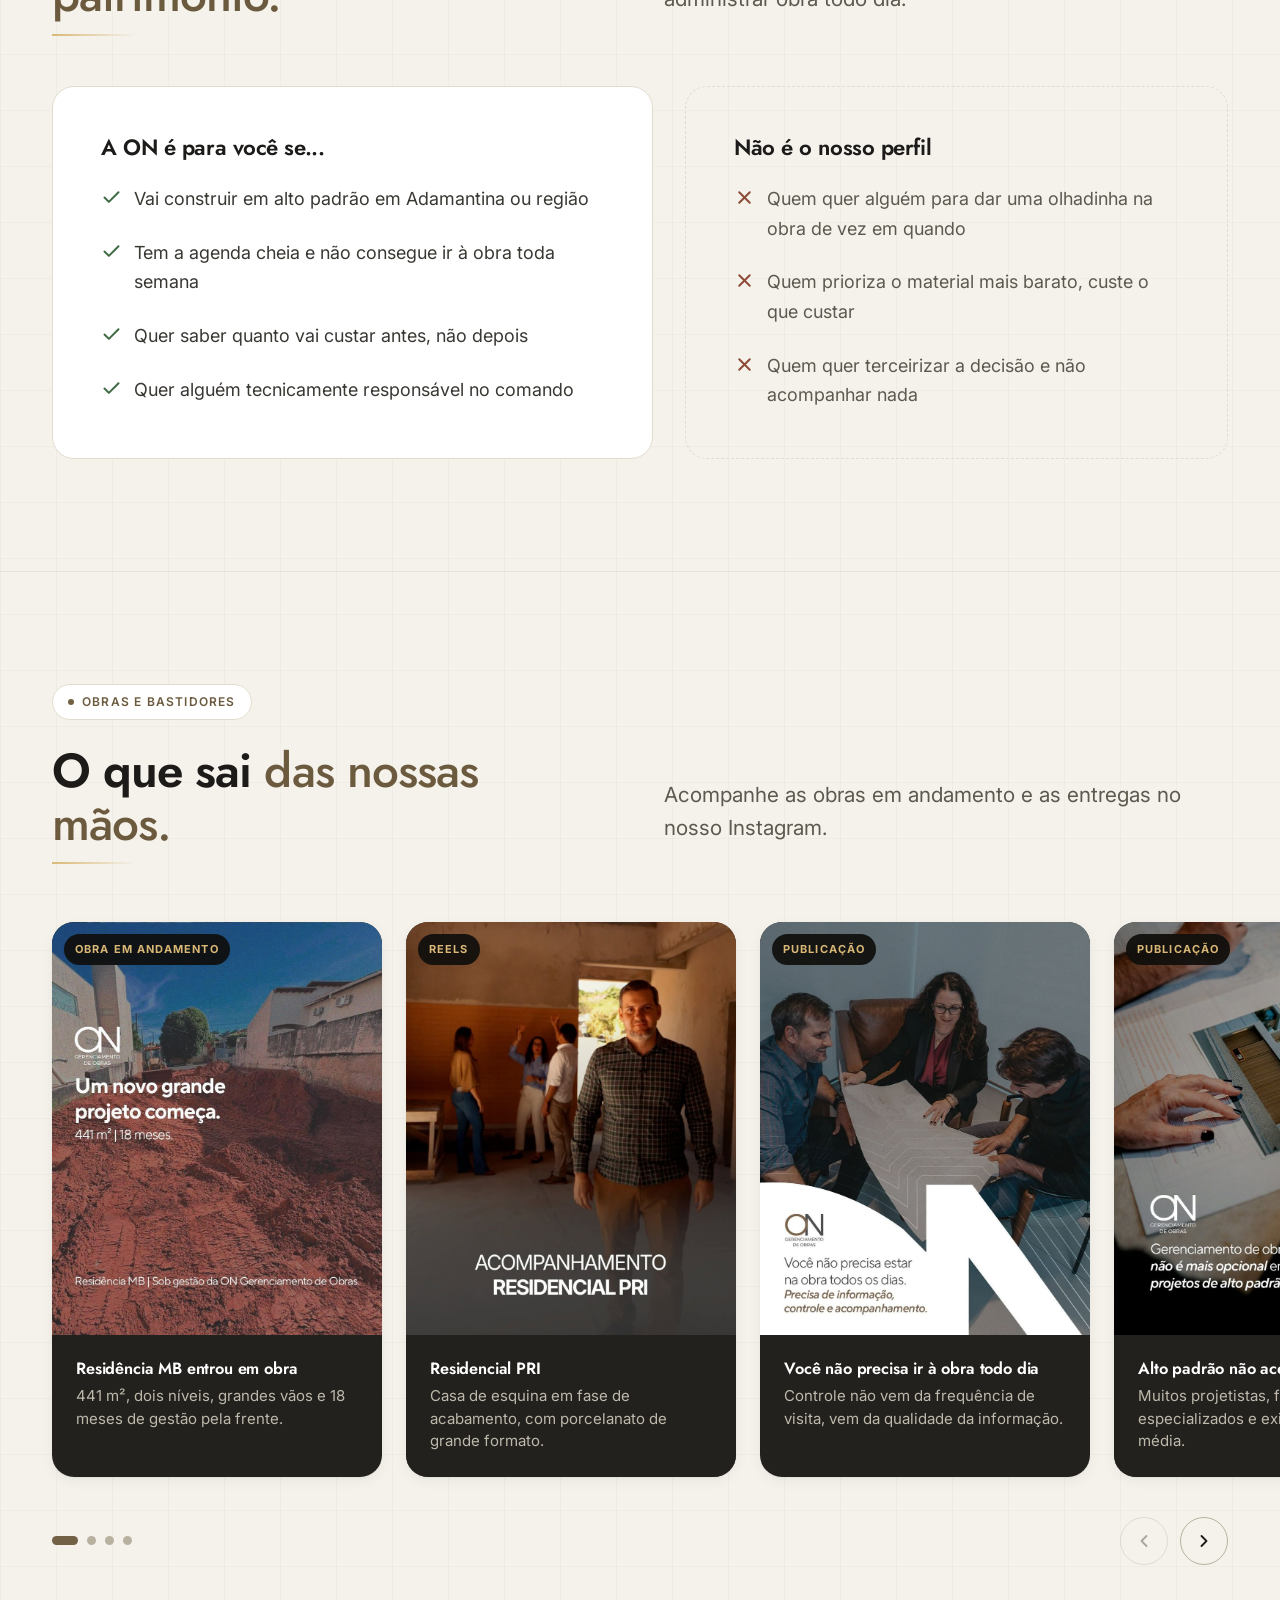
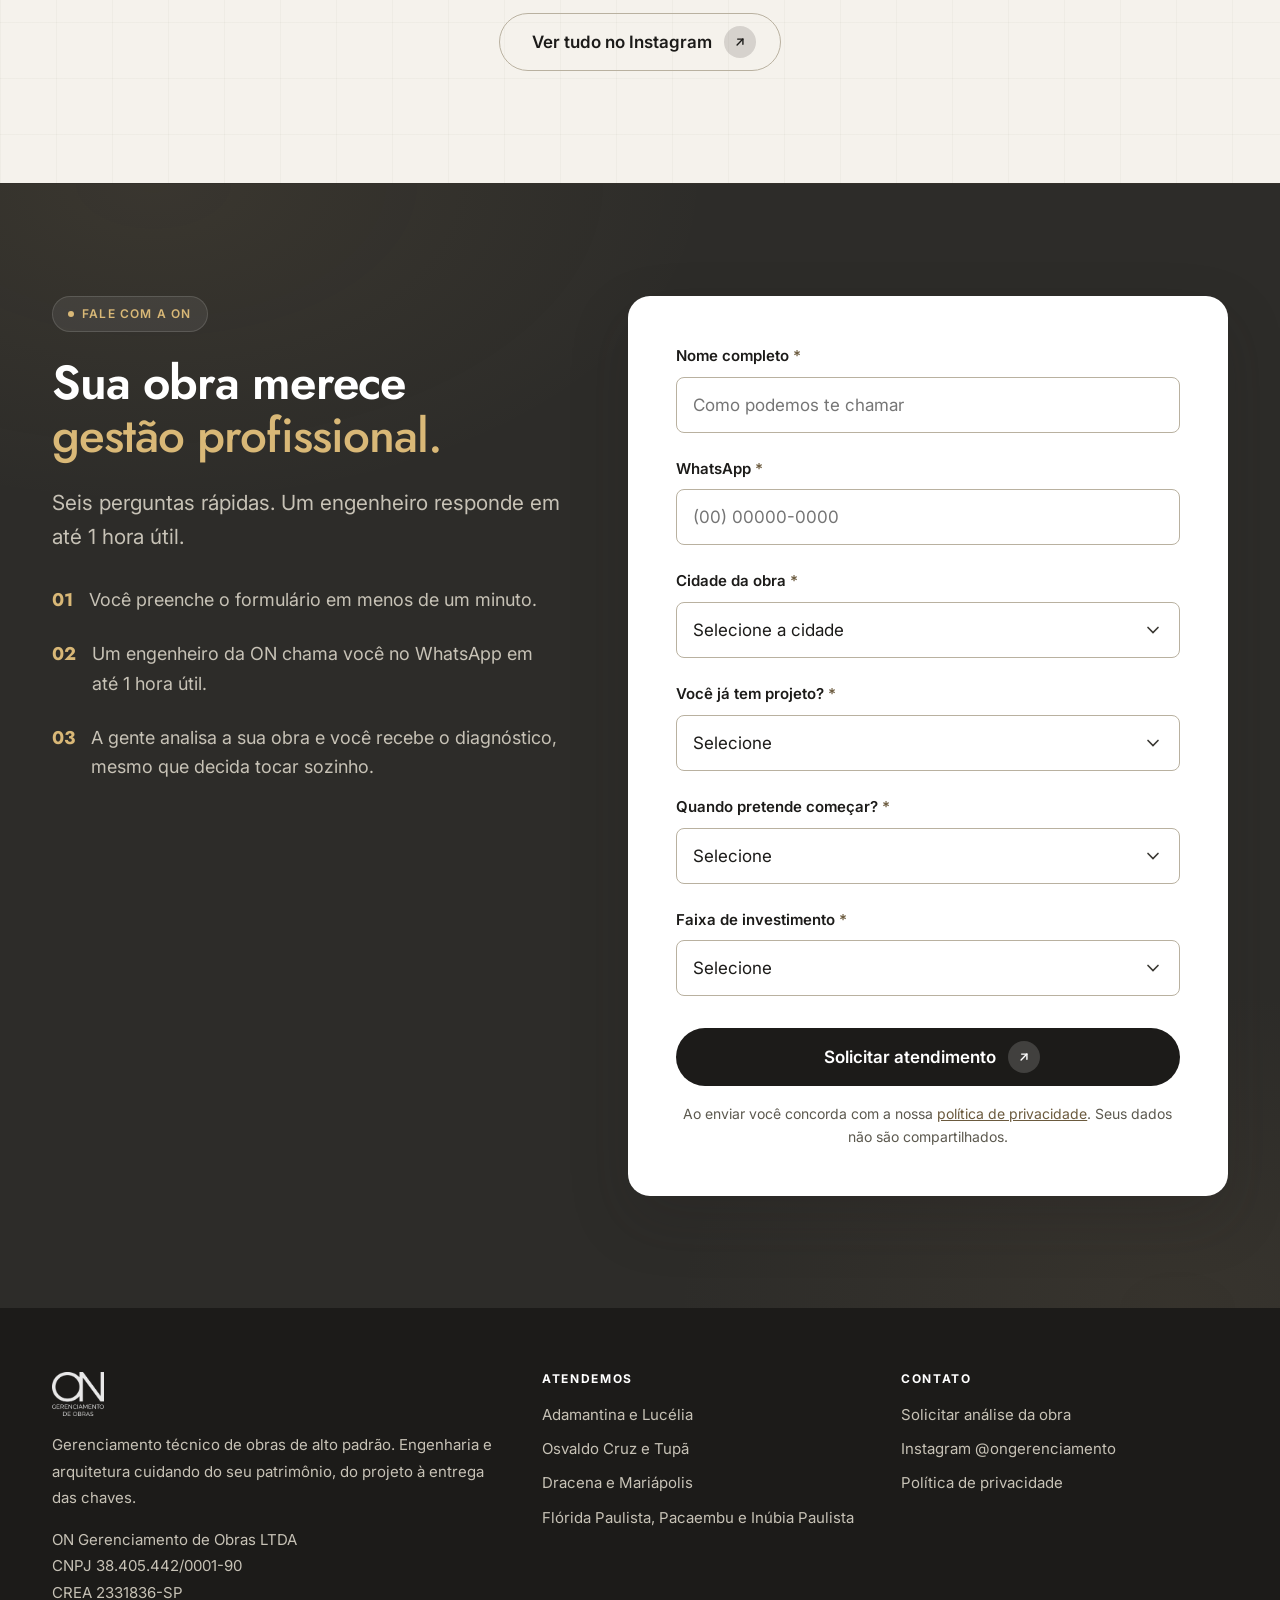
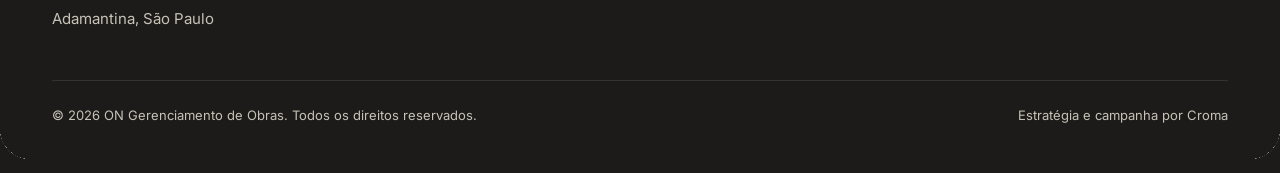
==== commit e01eb7aa: "feat: VSL abre mudo pedindo o toque, com legenda e sem saidas O video agora abre em autoplay mudo co" ====
--- a/index.html
+++ b/index.html
@@ -15,7 +15,7 @@
 <link rel="preconnect" href="https://fast.wistia.net">
 <link rel="preconnect" href="https://embed-ssl.wistia.com" crossorigin>
 <link rel="preconnect" href="https://distillery.wistia.com">
-<link rel="stylesheet" href="assets/styles.css?v=0532f47d">
+<link rel="stylesheet" href="assets/styles.css?v=b464259f">
 <script>document.documentElement.className += ' js';</script>
 
 <!-- ============================================================
@@ -198,16 +198,40 @@
     </div>
 
     <!-- ============================================================
-         VSL — hospedada no Wistia, media-id c3tgrzrn39
-         Duração 5min57s. Para trocar o vídeo basta mudar o media-id
-         nos dois lugares: no <wistia-player> e no <script> do embed
-         no fim do arquivo. A cor do player acompanha o dourado da marca.
+         VSL — Wistia, media-id c3tgrzrn39, 5min57s.
+         Para trocar o vídeo, mude o media-id em dois lugares: aqui e
+         no <script> do embed no fim do arquivo.
+
+         O player abre mudo e tocando e a camada .vsl__som cobre tudo
+         pedindo o toque. A legenda em português é ligada pelo app.js,
+         na propriedade captionsEnabled, porque este player não aceita
+         atributo para isso. Ao
+         tocar, o áudio liga e o vídeo volta ao início, para o lead não
+         perder o gancho dos primeiros segundos.
+
+         Os controles que tiram o visitante da página estão desligados:
+         menu de três pontos, tela cheia, e o copiar link e miniatura
+         do botão direito. Sobra a barra de progresso e o volume.
          ============================================================ -->
     <div class="vsl reveal reveal--zoom" id="vslBloco">
       <div class="vsl__frame" id="vsl">
         <wistia-player media-id="c3tgrzrn39"
                        aspect="1.7777777777777777"
-                       player-color="#D9B877"></wistia-player>
+                       player-color="#D9B877"
+                       autoplay="true"
+                       muted="true"
+                       settings-control="false"
+                       fullscreen-button="false"
+                       small-play-button="false"
+                       copy-link-and-thumbnail-enabled="false"></wistia-player>
+
+        <button class="vsl__som" id="vslSom" type="button">
+          <span class="vsl__som-icone" aria-hidden="true">
+            <svg width="30" height="30" viewBox="0 0 24 24" fill="none" stroke="currentColor" stroke-width="2.2" stroke-linecap="round" stroke-linejoin="round"><path d="M11 5 6 9H2v6h4l5 4V5Z"/><path d="M15.5 8.5a5 5 0 0 1 0 7"/><path d="M19 5a9 9 0 0 1 0 14"/></svg>
+          </span>
+          <span class="vsl__som-texto">Seu vídeo já começou<b>Toque para ouvir</b></span>
+        </button>
+
         <span class="vsl__badge">Vídeo · 6 min</span>
       </div>
       <p class="vsl__caption">Assista antes de preencher. A conversa começa muito mais adiantada.</p>
@@ -634,6 +658,6 @@
 
 <script src="https://fast.wistia.com/player.js" async></script>
 <script src="https://fast.wistia.com/embed/c3tgrzrn39.js" async type="module"></script>
-<script src="assets/app.js?v=a11ca8e8"></script>
+<script src="assets/app.js?v=37f8c222"></script>
 </body>
 </html>
--- a/assets/styles.css
+++ b/assets/styles.css
@@ -216,6 +216,46 @@
 /* Player do Wistia: ocupa a moldura inteira. Enquanto o web component
    nao e definido, mostra a miniatura desfocada em vez de um buraco. */
 .vsl__frame wistia-player{ position:absolute; inset:0; display:block; width:100%; height:100%; }
+/* ---------- CAMADA QUE PEDE O SOM ----------
+   Cobre o player inteiro enquanto o vídeo roda mudo. Some no primeiro
+   toque. O halo pulsa para puxar o olho, e para quem pediu menos
+   movimento a animação é desligada mais abaixo. */
+.vsl__som{
+  position:absolute; inset:0; z-index:3; display:flex;
+  flex-direction:column; align-items:center; justify-content:center; gap:var(--sp-4);
+  background:rgba(16,15,13,.52); backdrop-filter:blur(2px);
+  border:0; cursor:pointer; color:var(--white); text-align:center; padding:var(--sp-5);
+  transition:opacity .32s ease, visibility .32s ease;
+}
+.vsl--com-som .vsl__som{ opacity:0; visibility:hidden; }
+.vsl__som-icone{
+  position:relative; z-index:1; flex:none;
+  width:88px; height:88px; border-radius:50%; display:grid; place-items:center;
+  background:var(--gold); color:var(--ink);
+  box-shadow:0 14px 38px rgba(217,184,119,.34);
+  transition:transform var(--t), background-color var(--t);
+}
+.vsl__som:hover .vsl__som-icone{ background:var(--gold-hover); transform:scale(1.05); }
+.vsl__som-icone::after{
+  content:''; position:absolute; inset:0; border-radius:50%;
+  border:2px solid rgba(217,184,119,.55);
+  animation:vslPulso 2.2s ease-out infinite; pointer-events:none;
+}
+@keyframes vslPulso{
+  0%{ transform:scale(.9); opacity:.8; }
+  75%{ transform:scale(1.45); opacity:0; }
+  100%{ transform:scale(1.45); opacity:0; }
+}
+.vsl__som-texto{
+  font-family:var(--font-display); font-size:var(--fs-small); letter-spacing:.02em;
+  color:var(--text-on-dark-soft); display:grid; gap:2px;
+}
+.vsl__som-texto b{ font-size:1.15rem; font-weight:600; color:var(--white); letter-spacing:.01em; }
+@media (max-width:640px){
+  .vsl__som-icone{ width:70px; height:70px; }
+  .vsl__som-texto b{ font-size:1.02rem; }
+}
+
 .vsl__frame wistia-player:not(:defined){
   background:center / contain no-repeat url('https://fast.wistia.com/embed/medias/c3tgrzrn39/swatch');
   filter:blur(5px);
@@ -567,6 +607,7 @@
 @media (prefers-reduced-motion:reduce){
   .js .reveal,.js .head--split > *{ opacity:1 !important; transform:none !important; }
   .h2::after{ transition:none; width:84px; }
+  .vsl__som-icone::after{ animation:none; }
   .btn--primary::before{ display:none; }
   .card:hover,.pain:hover,.tag:hover{ transform:none; }
   .progress{ display:none; }
